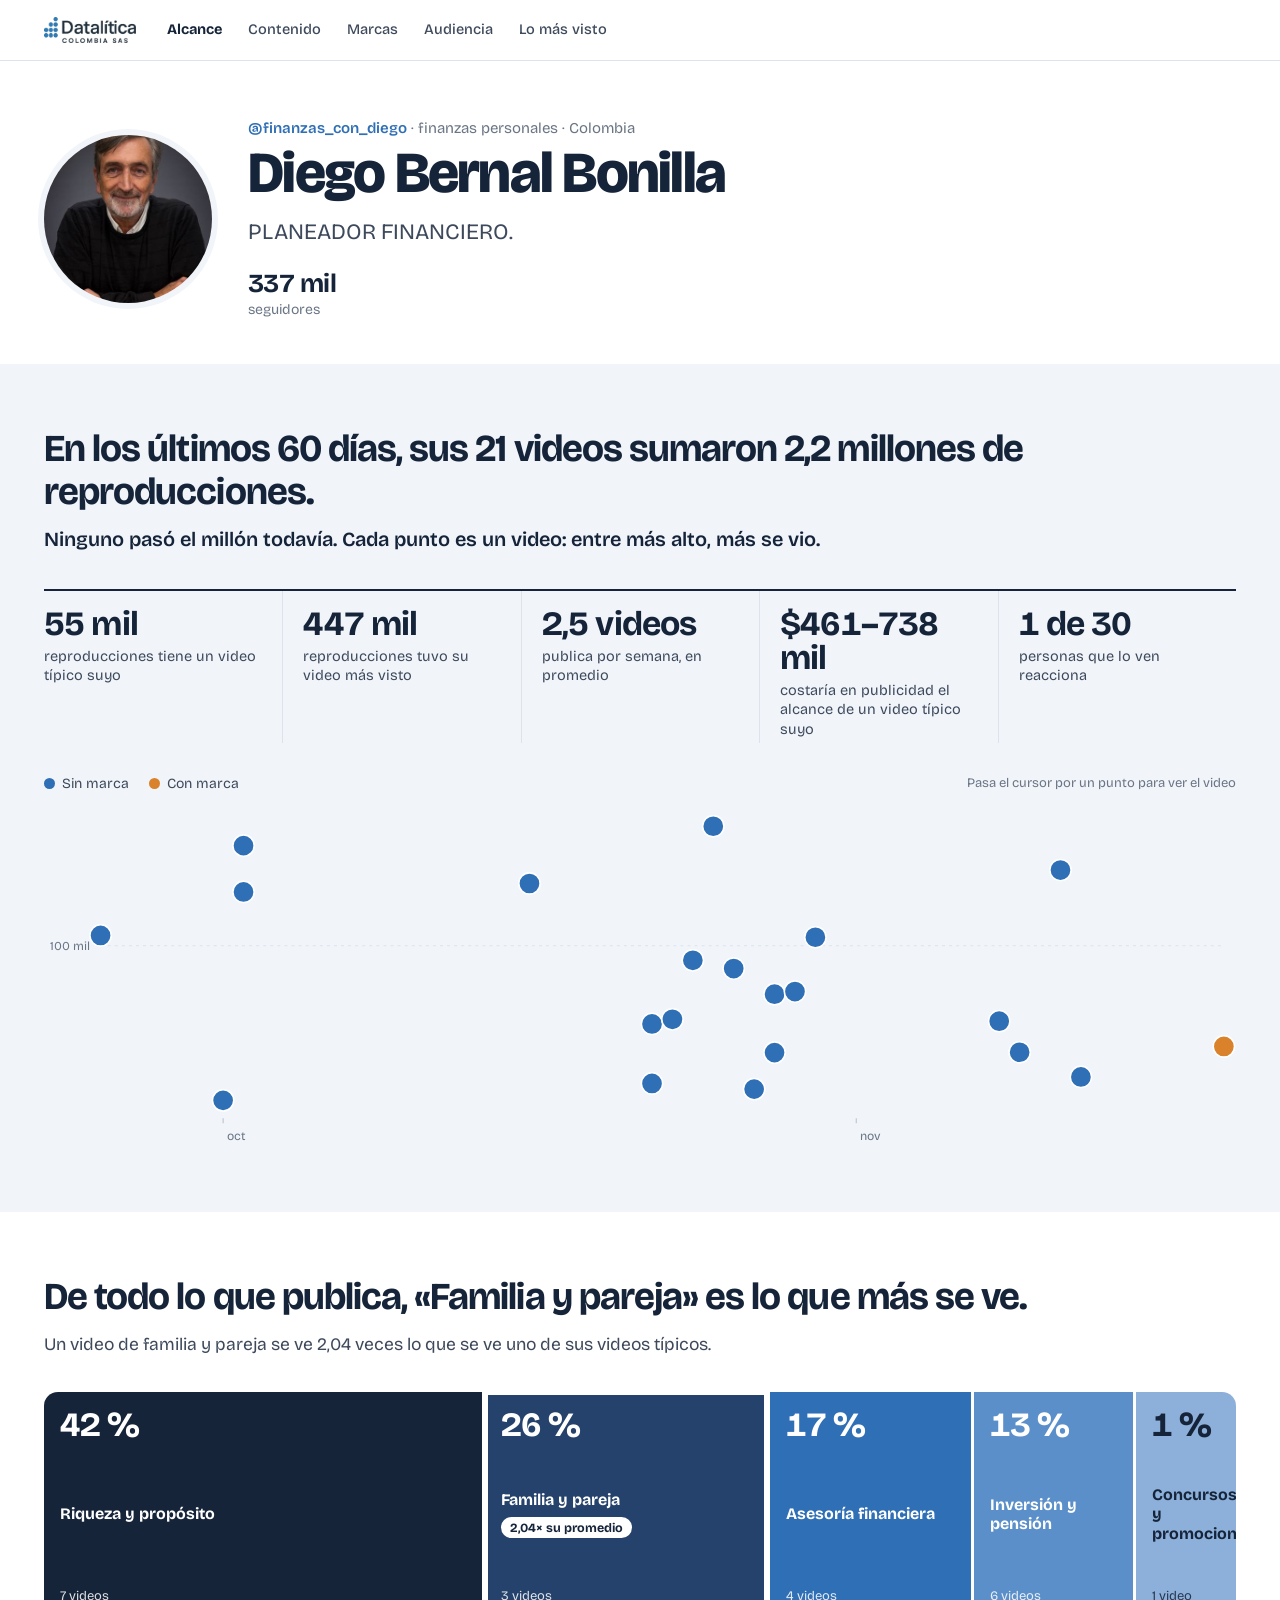
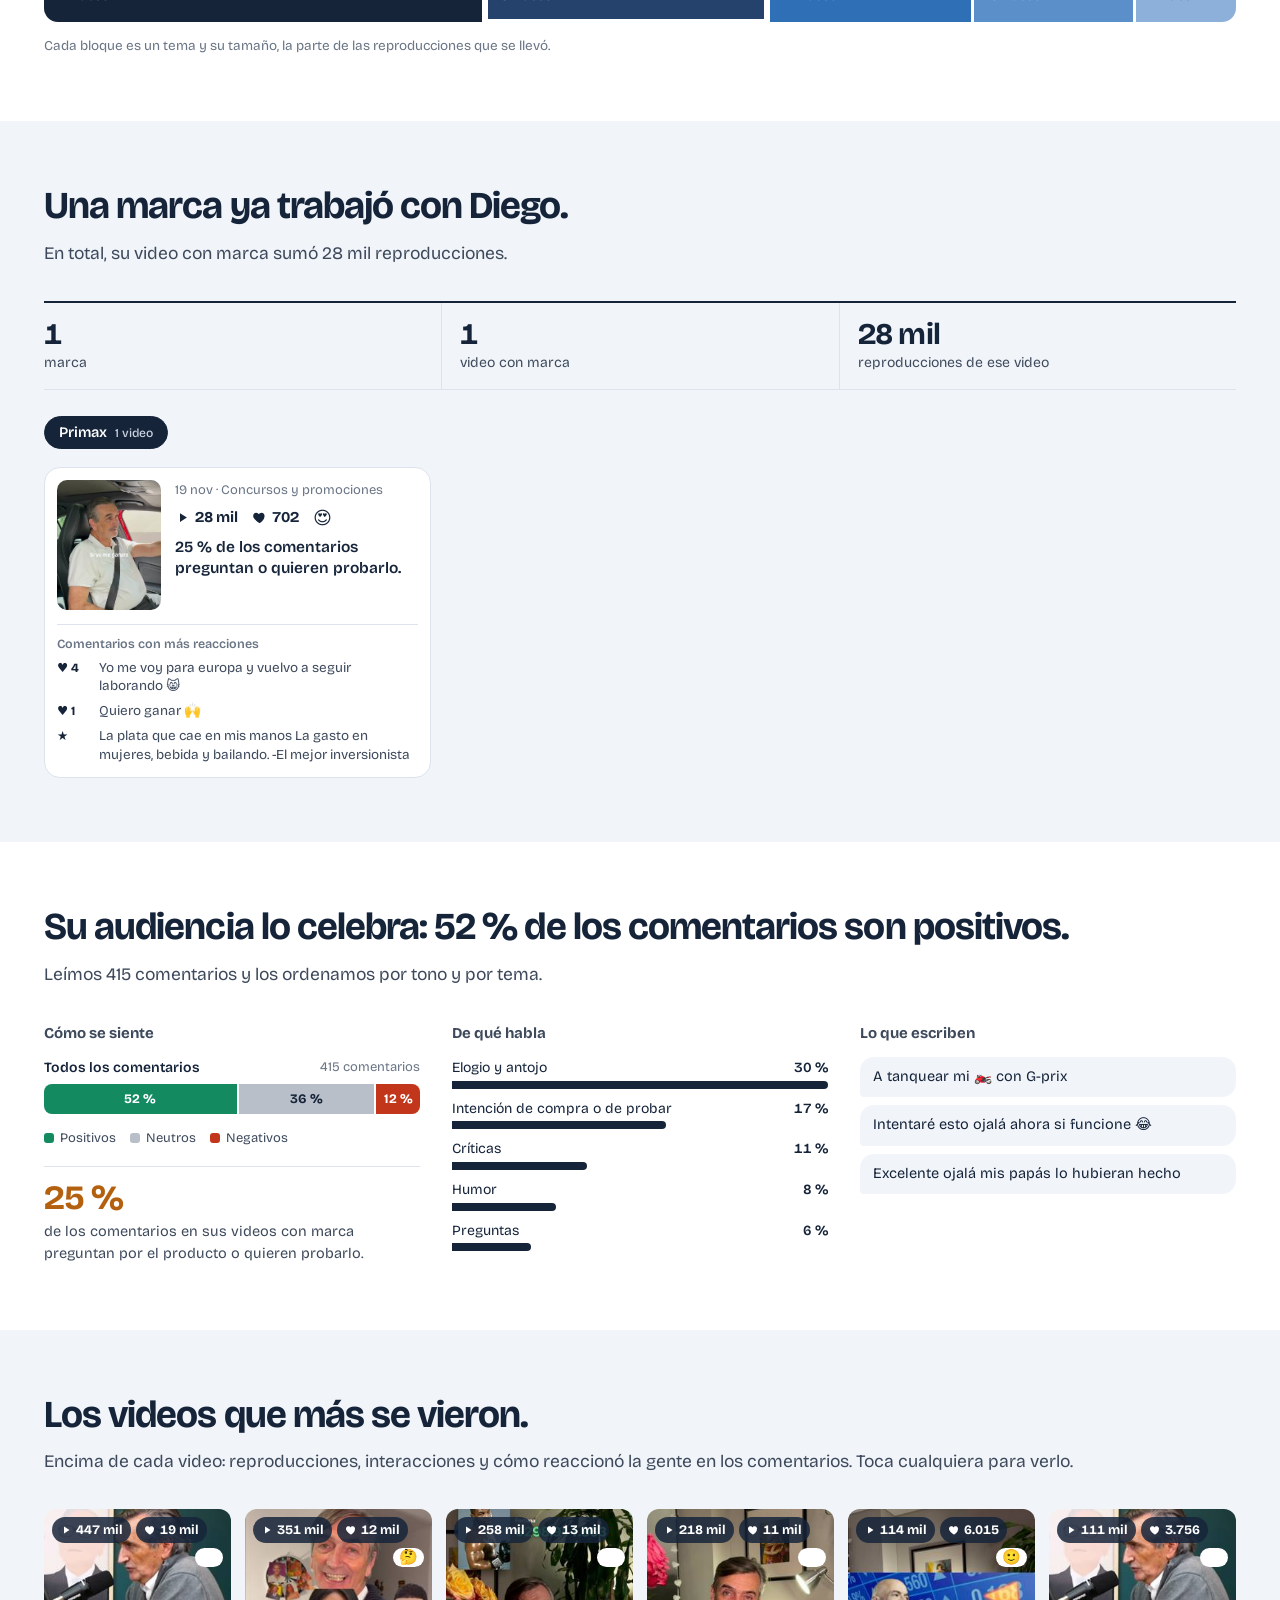
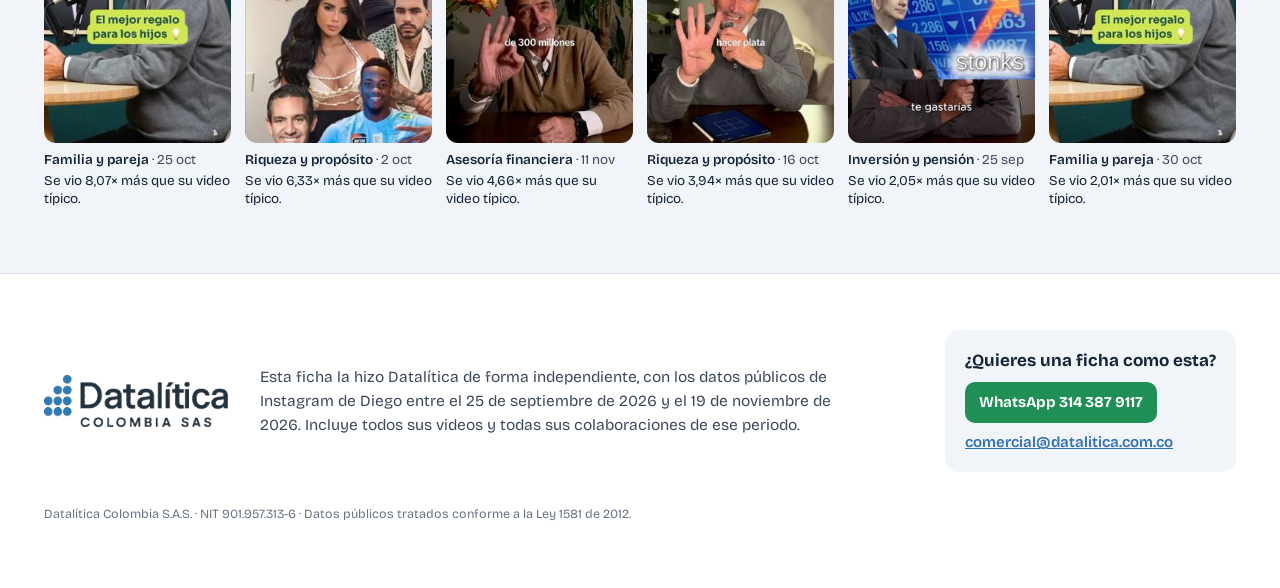
==== @finanzas_con_diego-2026-11-19/index.html @ ef033f11 "Página pública de la ficha de @finanzas_con_diego (2026-11-19)" ====
<!doctype html>
<html lang="es">
<head>
<meta charset="utf-8">
<meta name="viewport" content="width=device-width,initial-scale=1">
<meta name="color-scheme" content="light">
<title>Diego Bernal Bonilla · Ficha de creador · Datalítica</title>
<meta name="robots" content="noindex,nofollow,noarchive">
<meta name="description" content="Ficha de desempeño de @finanzas_con_diego en Instagram: alcance, contenido y audiencia.">
<meta property="og:type" content="website">
<meta property="og:title" content="Diego Bernal Bonilla · Ficha de creador">
<meta property="og:description" content="Alcance, contenido y audiencia de @finanzas_con_diego en Instagram, con datos públicos. Hecha por Datalítica.">
<meta property="og:url" content="https://scorecard.datalitica.com.co/@finanzas_con_diego-2026-11-19/">
<meta name="twitter:card" content="summary">
<meta property="og:image" content="https://scorecard.datalitica.com.co/@finanzas_con_diego-2026-11-19/avatar.jpg">
<link rel="preconnect" href="https://fonts.googleapis.com">
<link rel="preconnect" href="https://fonts.gstatic.com" crossorigin>
<link rel="stylesheet" href="https://fonts.googleapis.com/css2?family=Bricolage+Grotesque:opsz,wght@12..96,400;12..96,500;12..96,600;12..96,700;12..96,800&display=swap">
<style>
:root{
  --papel:#FFFFFF; --banda:#F1F5FA; --tinta:#16243A; --tinta2:#3E4A5C; --tenue:#6A7585; --linea:#DCE3EC;
  --azul:#2F6FB5;   /* sin marca · Datalítica */
  --naranja:#D9822B;/* con marca */
  --pos:#138A60; --neu:#B8BFC9; --neg:#C2361B;
  --f:"Bricolage Grotesque",system-ui,"Segoe UI",sans-serif;
  --ancho:1240px;
}
*{box-sizing:border-box;margin:0;padding:0}
html{scroll-behavior:smooth;scroll-padding-top:76px}
@media (prefers-reduced-motion:reduce){html{scroll-behavior:auto}}
body{background:var(--papel);color:var(--tinta);font:400 16px/1.55 var(--f);font-optical-sizing:auto;-webkit-font-smoothing:antialiased}
.num{font-variant-numeric:tabular-nums}
.ic{display:inline-flex;margin-right:.35em;vertical-align:-.16em}
.ic svg{width:1.08em;height:1.08em}
.wrap{max-width:var(--ancho);margin:0 auto;padding:0 24px}
a{color:inherit}
:focus-visible{outline:3px solid var(--azul);outline-offset:2px;border-radius:4px}

/* ---------- barra fija */
.barra{position:sticky;top:0;z-index:20;background:rgba(255,255,255,.94);backdrop-filter:blur(8px);border-bottom:1px solid var(--linea)}
.barra .wrap{display:flex;align-items:center;gap:20px;height:60px}
.barra .logo{height:26px;flex:none}
.barra nav{display:flex;gap:4px;overflow-x:auto;scrollbar-width:none;flex:1}
.barra nav::-webkit-scrollbar{display:none}
.barra nav a{text-decoration:none;font-size:14.5px;font-weight:500;color:var(--tinta2);padding:7px 11px;border-radius:8px;white-space:nowrap}
.barra nav a:hover{background:var(--banda);color:var(--tinta)}
.barra nav a.on{color:var(--tinta);font-weight:700}
.redes{display:flex;background:var(--banda);border-radius:10px;padding:3px;flex:none}
.redes button{border:0;background:transparent;font:600 13.5px var(--f);color:var(--tinta2);padding:6px 12px;border-radius:8px;cursor:pointer}
.redes button .ic{margin:0;font-size:17px;vertical-align:-.2em}
.redes button[aria-pressed="true"]{background:#fff;color:var(--tinta);box-shadow:0 1px 3px rgba(22,36,58,.12)}

/* ---------- portada */
.portada{padding:56px 0 44px}
.portada .wrap{display:grid;grid-template-columns:168px 1fr;gap:36px;align-items:center}
.foto{width:168px;height:168px;border-radius:50%;object-fit:cover;box-shadow:0 0 0 6px var(--banda)}
.portada .quien{font-size:15px;color:var(--tenue)}
.arroba{color:var(--azul);font-weight:600;text-decoration:none}
.arroba:hover{text-decoration:underline}
.portada h1{font-size:clamp(34px,5.2vw,58px);line-height:1.02;font-weight:800;letter-spacing:-.03em;margin:4px 0 14px;font-variation-settings:"opsz" 96}
.portada .lema{font-size:clamp(18px,2.2vw,22px);line-height:1.4;color:var(--tinta2);max-width:36ch}
.cuentas{display:flex;flex-wrap:wrap;gap:22px;margin-top:22px}
.cuenta{display:flex;flex-direction:column}
.cuenta b{font-size:26px;font-weight:700;letter-spacing:-.02em;line-height:1.1}
.cuenta span{font-size:14px;color:var(--tenue)}
.cuenta.total b{color:var(--azul)}
.cuenta b .ic{font-size:22px;margin-right:.3em;vertical-align:-.1em}

/* ---------- capítulos */
.cap{padding:64px 0}
.cap.banda{background:var(--banda)}
.cap h2{font-size:clamp(26px,3.4vw,38px);line-height:1.12;font-weight:700;letter-spacing:-.025em;font-variation-settings:"opsz" 72}
.cap .bajada{font-size:17.5px;color:var(--tinta2);margin-top:12px}
.ancho h2{max-width:none}
.ancho .bajada{max-width:none;font-size:20px;font-weight:600;color:var(--tinta);margin-top:10px}
.cap .cuerpo{margin-top:34px}
.nota{font-size:13.5px;color:var(--tenue);margin-top:14px;max-width:70ch}

/* formato 1 · cada video es un punto */
.alcance{display:grid;grid-template-columns:1fr 220px;gap:36px;align-items:start}
.cifras{display:grid;gap:22px;border-left:2px solid var(--linea);padding-left:24px}
.cifra b{display:block;font-size:34px;font-weight:700;letter-spacing:-.025em;line-height:1}
.cifra > span{display:block;font-size:14.5px;color:var(--tinta2);margin-top:6px;line-height:1.35}
/* alcance con 1 red (A): cifras en una franja y gráfico a todo el ancho */
.franja-cifras{display:grid;grid-template-columns:repeat(auto-fit,minmax(170px,1fr));border-top:2px solid var(--tinta);margin-bottom:30px}
.franja-cifras .cifra{padding:16px 20px 4px 0}
.franja-cifras .cifra + .cifra{padding-left:20px;border-left:1px solid var(--linea)}
.franja-cifras .cifra > span{max-width:24ch}
.franja-cifras .det{display:block;margin-top:2px}
.franja-cifras.pie{margin:26px 0 0;border-top:1px solid var(--linea)}
/* alcance con varias redes (C): una franja por red */
.carriles-filas{border-top:2px solid var(--tinta)}
.carril{display:grid;grid-template-columns:250px 1fr;gap:24px;align-items:center;border-bottom:1px solid var(--linea);padding:10px 0}
.carril > svg{width:100%;height:auto;display:block;overflow:visible}
.carril-dato{display:grid;grid-template-columns:auto 1fr;gap:2px 12px;align-items:center}
.carril-dato .carril-ico{grid-row:1/3;grid-column:1;align-self:start;width:36px;height:36px;border-radius:10px;display:grid;place-items:center}
.carril-dato b{grid-column:2}
.carril-ico svg{width:20px;height:20px}
.carril-dato b{font-size:24px;font-weight:700;letter-spacing:-.02em;line-height:1.1}
.carril-dato span{font-size:13.5px;color:var(--tinta2);line-height:1.35;grid-column:2}
figure.puntos{position:relative}
figure.puntos > svg{width:100%;height:auto;display:block;overflow:visible}
.ley{display:flex;flex-wrap:wrap;gap:6px 20px;font-size:14px;color:var(--tinta2);margin-bottom:10px}
.ley i{display:inline-block;width:11px;height:11px;border-radius:50%;margin-right:7px;vertical-align:-1px}
.ley .sep{width:1px;background:var(--linea);align-self:stretch}
.ley .ayuda{margin-left:auto;color:var(--tenue);font-size:13px}
.pt{cursor:pointer}
.pt:hover circle:first-child,.pt:focus circle:first-child{stroke:var(--tinta);stroke-width:2.5}
.tip{position:absolute;z-index:5;pointer-events:none;width:300px;display:grid;grid-template-columns:96px 1fr;gap:12px;background:#fff;color:var(--tinta);font-size:13.5px;line-height:1.4;padding:10px;border-radius:14px;box-shadow:0 10px 30px rgba(22,36,58,.22);opacity:0;transform:translate(-50%,calc(-100% - 16px));transition:opacity .12s}
.tip.on{opacity:1}
.tip .tp-img{aspect-ratio:4/5;border-radius:9px;overflow:hidden;background:#24426B;color:#fff;font-size:12px;font-weight:700;display:flex;align-items:center;padding:8px;line-height:1.2}
.tip .tp-img img{width:calc(100% + 16px);height:calc(100% + 16px);margin:-8px;object-fit:cover;display:block}
.tip .tp-meta{font-size:12.5px;color:var(--tenue)}
.tip .tp-st{display:flex;gap:10px;align-items:center;font-weight:700;font-size:14px;margin:4px 0}
.tip .tp-st span{display:inline-flex;align-items:center;gap:4px}
.tip .tp-st svg{width:13px;height:13px}
.tip .tp-h{font-weight:600}
.tip .tp-m{font-size:12.5px;color:#8A4A0E;font-weight:700;margin-top:4px}

/* formato 2 · mosaico de contenido */
.mosaico{display:flex;gap:3px;height:230px;border-radius:14px;overflow:hidden}
.tesela{position:relative;display:flex;flex-direction:column;justify-content:space-between;padding:16px;color:#fff;min-width:0}
.tesela .t{font-size:16px;font-weight:700;line-height:1.2}
.tesela .p{font-size:34px;font-weight:700;letter-spacing:-.03em;line-height:1}
.tesela .d{font-size:13px;opacity:.85}
.tesela.estrella{box-shadow:inset 0 0 0 3px #fff}
.sello-estrella{display:inline-block;margin-top:8px;background:#fff;color:var(--tinta);font-size:12.5px;font-weight:700;padding:3px 9px;border-radius:999px;white-space:nowrap}

/* formato 3 · marcas a todo el ancho */
.franja{display:grid;grid-template-columns:repeat(auto-fit,minmax(150px,1fr));border-top:2px solid var(--tinta);border-bottom:1px solid var(--linea)}
.franja div{padding:16px 18px 16px 0}
.franja div+div{padding-left:18px;border-left:1px solid var(--linea)}
.franja b{display:block;font-size:30px;font-weight:700;letter-spacing:-.025em;line-height:1.05}
.franja span{display:block;font-size:14px;color:var(--tinta2);margin-top:4px;line-height:1.35}
.franja .acento b{color:#B4610F}
.franja b.txt{font-size:21px;line-height:1.15}
.fichas-marca{display:flex;gap:8px;flex-wrap:wrap;margin:26px 0 18px}
.fichas-marca button{display:inline-flex;align-items:center;gap:8px;border:1px solid var(--linea);background:#fff;border-radius:999px;padding:7px 14px;font:600 14.5px var(--f);color:var(--tinta);cursor:pointer}
.fichas-marca button small{font-weight:500;color:var(--tenue)}
.fichas-marca button[aria-pressed="true"]{background:var(--tinta);border-color:var(--tinta);color:#fff}
.fichas-marca button[aria-pressed="true"] small{color:#C9D3E0}
.piezas{display:grid;grid-template-columns:repeat(auto-fill,minmax(380px,1fr));gap:16px}
.pieza{display:grid;grid-template-columns:104px 1fr;gap:12px 14px;align-content:start;background:#fff;border-radius:16px;padding:12px;border:1px solid var(--linea)}
.pieza .portada-p{position:relative;border-radius:10px;overflow:hidden;aspect-ratio:4/5;background:#24426B;align-self:start}
.pieza .portada-p img{width:100%;height:100%;object-fit:cover;display:block}
.pieza .portada-p .sin-img{position:absolute;inset:0;display:flex;align-items:center;padding:10px;color:#fff;font-size:14px;font-weight:700;line-height:1.2}
.red-n{font-weight:700}
.pieza .meta{font-size:13px;color:var(--tenue);display:flex;align-items:center;gap:4px;flex-wrap:wrap}
.pieza .stats{display:flex;gap:14px;margin:6px 0 8px;font-size:15px;font-weight:700;align-items:center;flex-wrap:wrap}
.pieza .stats span{display:inline-flex;align-items:center;gap:5px}
.pieza .hallazgo{font-size:15.5px;font-weight:600;line-height:1.35;color:var(--tinta)}
.pieza ol{grid-column:1/-1;list-style:none;margin-top:2px;display:grid;gap:6px;border-top:1px solid var(--linea);padding-top:10px}
.pieza li{font-size:13.5px;line-height:1.4;color:var(--tinta2);display:grid;grid-template-columns:auto 1fr;gap:8px}
.pieza li .lk{font-weight:700;color:var(--tinta);font-size:12.5px;min-width:34px;white-space:nowrap}
.pieza li.com-t{display:block;font-size:12.5px;color:var(--tenue);font-weight:600}
.emo{font-size:18px;line-height:1;cursor:help}
.st svg{width:15px;height:15px}

/* formato 4 · audiencia en una franja */
.aud{display:grid;gap:32px;align-items:start}
.aud h3{font-size:15px;font-weight:700;margin-bottom:12px;color:var(--tinta2)}
.bal-fila{display:grid;gap:5px;margin-bottom:14px}
.bal-fila .r{font-size:14px;font-weight:600;display:flex;justify-content:space-between;gap:8px}
.bal-fila .r small{font-weight:400;color:var(--tenue);font-size:13px}
.barra100{display:flex;height:30px;gap:2px;border-radius:8px;overflow:hidden}
.barra100 span{display:flex;align-items:center;justify-content:center;font-size:13px;font-weight:700;color:#fff;white-space:nowrap;min-width:0;overflow:hidden}
.barra100 .neu{color:var(--tinta)}
.ley-bal{display:flex;gap:14px;font-size:13px;color:var(--tinta2);flex-wrap:wrap}
.ley-bal i{display:inline-block;width:10px;height:10px;border-radius:3px;margin-right:6px;vertical-align:-1px}
.temas{display:grid;gap:9px}
.tema{display:grid;grid-template-columns:1fr 40px;gap:2px 10px;align-items:center;font-size:14px}
.tema .b{grid-column:1/-1;height:8px;border-radius:0 4px 4px 0;background:var(--tinta)}
.tema .pc{text-align:right;font-weight:600}
.dicen{display:grid;gap:8px}
.globo{background:var(--banda);border-radius:14px 14px 14px 4px;padding:10px 13px;font-size:14.5px;line-height:1.4}
.globo small{display:block;font-size:12px;color:var(--tenue);margin-top:4px}
.dato-marca{margin-top:18px;padding-top:14px;border-top:1px solid var(--linea)}
.dato-marca b{font-size:34px;font-weight:700;color:#B4610F;letter-spacing:-.03em;line-height:1}
.dato-marca p{font-size:14.5px;color:var(--tinta2);margin-top:4px}

/* formato 5 · galería */
.galeria{display:grid;grid-template-columns:repeat(6,1fr);gap:14px}
.video{display:block;text-decoration:none;color:inherit}
.video .img{aspect-ratio:4/5;border-radius:12px;overflow:hidden;background:var(--tinta);position:relative}
.video img{width:100%;height:100%;object-fit:cover;display:block}
.video .sin-img{position:absolute;inset:0;display:flex;align-items:center;padding:60px 14px 14px;color:#fff;font-size:17px;font-weight:700;line-height:1.2;background:#24426B}
.video .sobre{position:absolute;left:8px;right:8px;top:8px;display:flex;flex-wrap:wrap;gap:5px;align-items:center}
.video .sobre span{display:inline-flex;align-items:center;gap:4px;background:rgba(22,36,58,.84);color:#fff;font-weight:700;font-size:13px;padding:3px 8px;border-radius:999px}
.video .sobre .emo{background:#fff;font-size:15px;padding:2px 6px;margin-left:auto}
.video .sobre svg{width:12px;height:12px}
.video .pie{margin-top:8px;font-size:13.5px;color:var(--tinta2);line-height:1.35}
.video .pie b{color:var(--tinta);font-weight:600}
.video .pie em{display:block;font-style:normal;color:var(--tinta);margin-top:3px}
.video:hover .img{box-shadow:0 0 0 3px var(--azul)}

/* firma */
.firma{padding:56px 0 64px;border-top:1px solid var(--linea)}
.firma .wrap{display:grid;grid-template-columns:auto 1fr auto;gap:32px;align-items:center}
.firma img{height:52px}
.firma .firma-t{font-size:15.5px;color:var(--tinta2);max-width:58ch}
.contacto{display:grid;gap:8px;justify-items:start;padding:18px 20px;border-radius:14px;background:var(--banda)}
.contacto .ct-t{font-size:17px;font-weight:700;color:var(--tinta)}
.ct-wa{background:#1F8F55;color:#fff;text-decoration:none;font-weight:700;font-size:15px;padding:9px 14px;border-radius:10px}
.ct-wa:hover{background:#17724A}
.ct-mail{color:var(--azul);font-weight:600;font-size:15px}
.firma .legal{grid-column:1/-1;font-size:12.5px;color:var(--tenue)}
.pdf{background:var(--tinta);color:#fff;border:0;border-radius:10px;padding:12px 18px;font:600 15px var(--f);cursor:pointer;white-space:nowrap}
.pdf:hover{background:var(--azul)}

/* ---------- móvil */
@media screen and (max-width:1100px){.galeria{grid-template-columns:repeat(3,1fr)}.aud{grid-template-columns:1fr 1fr!important}}
@media screen and (max-width:820px){
  .barra .wrap{height:auto;flex-wrap:wrap;gap:8px 12px;padding:10px 16px}
  .barra nav{order:3;flex-basis:100%}
  .barra .redes{margin-left:auto}
  .wrap{padding:0 16px}
  .portada .wrap{grid-template-columns:1fr;gap:20px}
  .foto{width:112px;height:112px}
  .alcance{grid-template-columns:1fr;gap:30px}
  .franja-cifras{grid-template-columns:1fr 1fr}
  .franja-cifras .cifra{padding:14px 12px 4px 0}
  .franja-cifras .cifra + .cifra{padding-left:0;border-left:0}
  .franja-cifras .cifra:nth-child(even){padding-left:14px;border-left:1px solid var(--linea)}
  .franja-cifras .cifra b{font-size:28px}
  .carril{grid-template-columns:1fr;gap:6px;padding:14px 0}
  .aud{grid-template-columns:1fr!important;gap:30px}
  .piezas{grid-template-columns:1fr}
  .pieza{grid-template-columns:96px 1fr;gap:12px}
  .galeria{grid-template-columns:1fr 1fr}
  .franja div+div{padding-left:12px}
  .cifras{grid-template-columns:1fr 1fr;border-left:0;padding-left:0;border-top:2px solid var(--linea);padding-top:20px}
  .mosaico{flex-direction:column;height:auto}
  .tesela{flex-direction:row;align-items:center;gap:12px;padding:12px 14px;flex:none!important;min-height:56px}
  .tesela .p{font-size:22px;order:-1;min-width:58px}
  .tesela .d{margin-left:auto;text-align:right}
  .sello-estrella{position:static}
  .bal-fila{grid-template-columns:1fr}
  .ley-bal{margin-left:0}
  .galeria{grid-template-columns:1fr 1fr;gap:12px}
  .firma .wrap{grid-template-columns:1fr}
  .cap{padding:48px 0}
}
@page{size:1280px 1810px;margin:0}
@media print{
  .barra{position:static}.barra nav,.redes,.pdf,.ley .ayuda,.tip,.fichas-marca,.contacto{display:none!important}
  .cap{padding:32px 0}
  figure.puntos,.mosaico,.franja{break-inside:avoid}
  .piezas,.galeria{display:block}
  .pieza{break-inside:avoid;margin-bottom:14px}
  .galeria .video{display:inline-block;width:15.4%;margin:0 1% 12px 0;vertical-align:top;break-inside:avoid}
  .cap h2{break-after:avoid}
  body{-webkit-print-color-adjust:exact;print-color-adjust:exact}
}
</style>
</head>
<body>
<div id="app"></div>
<script>
const D = {"handle": "finanzas_con_diego", "nombre": "Diego Bernal Bonilla", "nicho": "finanzas personales", "pais": "Colombia", "avatar": "https://scontent-fra3-2.cdninstagram.com/v/t51.82787-19/607409387_18337942132239845_4520935767857696596_n.jpg?_nc_cat=105&_nc_map=urlgen_bucketless&ig_cache_key=GOtUNCTlLbTeQiZBAFQPhL8gl70_bmNDAQAB0j-ccb7-5&ccb=7-5&_nc_sid=669407&efg=eyJ2ZW5jb2RlX3RhZyI6InByb2ZpbGVfcGljLnd3dy4xMDI0LkMzIn0%3D&_nc_ohc=Y1ED_PhYb5IQ7kNvwEj-2AW&_nc_oc=AdqH4SyACC30B7GFaHi-60U7LV7cSOB4HnjQn977_NlZO0LCqzneZmPrxJ_4a44d2XRMx_D035a4ppCiW4k3gyyV&_nc_zt=24&_nc_ht=scontent-fra3-2.cdninstagram.com&_nc_gid=t-Kkm_-RMTRYJTkRjGmUrA&_nc_ss=70580&_nc_ct=RQosPBUCFQIAAAA&oh=00_AQT8h437P33OvWO6vFLnvgd0ew5zbPiuDzDEZh72z3DxqQ&oe=6B058263", "ventana": {"desde": "2026-09-25", "hasta": "2026-11-19", "dias": 60}, "redes_orden": ["instagram"], "redes": {"instagram": {"red": "instagram", "nombre_red": "Instagram", "perfil": {"nombre": "Diego Bernal Bonilla", "seguidores": 336690, "verificado": true, "bio": "PLANEADOR FINANCIERO.                         \nTe enseño a manejar tus FINANZAS, PENSIÓN, INVERSIONES.\nNO TENGO TELEGRAM \nNUNCA TE VOY A PEDIR DINERO", "avatar": "https://scontent-fra3-2.cdninstagram.com/v/t51.82787-19/607409387_18337942132239845_4520935767857696596_n.jpg?_nc_cat=105&_nc_map=urlgen_bucketless&ig_cache_key=GOtUNCTlLbTeQiZBAFQPhL8gl70_bmNDAQAB0j-ccb7-5&ccb=7-5&_nc_sid=669407&efg=eyJ2ZW5jb2RlX3RhZyI6InByb2ZpbGVfcGljLnd3dy4xMDI0LkMzIn0%3D&_nc_ohc=Y1ED_PhYb5IQ7kNvwEj-2AW&_nc_oc=AdqH4SyACC30B7GFaHi-60U7LV7cSOB4HnjQn977_NlZO0LCqzneZmPrxJ_4a44d2XRMx_D035a4ppCiW4k3gyyV&_nc_zt=24&_nc_ht=scontent-fra3-2.cdninstagram.com&_nc_gid=t-Kkm_-RMTRYJTkRjGmUrA&_nc_ss=70580&_nc_ct=RQosPBUCFQIAAAA&oh=00_AQT8h437P33OvWO6vFLnvgd0ew5zbPiuDzDEZh72z3DxqQ&oe=6B058263", "url": "https://www.instagram.com/finanzas_con_diego/"}, "parcial": false, "nota": null, "fecha_captura": "2026-11-19", "totales": {"publicaciones": 21, "reproducciones": 2230883, "interacciones": 85443, "mediana_reproducciones": 54518, "mediana_interacciones": 1661, "mediana_tasa": 0.0329, "con_interacciones": 21}, "organico": {"publicaciones": 20, "reproducciones": 2202569, "interacciones": 84741, "mediana_reproducciones": 55420.0, "mediana_interacciones": 1803.0, "mediana_tasa": 0.033299999999999996, "con_interacciones": 20}, "marcas_resumen": {"publicaciones": 1, "reproducciones": 28314, "interacciones": 702, "mediana_reproducciones": 28314, "mediana_interacciones": null, "mediana_tasa": null, "con_interacciones": 1}, "indices": {"reproducciones": 0.51, "tasa": null}, "categorias": [{"publicaciones": 7, "reproducciones": 939657, "interacciones": 31768, "mediana_reproducciones": 83362, "mediana_interacciones": 3230, "mediana_tasa": 0.023, "con_interacciones": 7, "nombre": "Riqueza y propósito", "descripcion": "Para qué sirve el dinero: la diferencia entre ser rico y estar rico, por qué no conviene querer hacerse rico rápido y cómo manejar la plata según las metas de vida.", "pct_reproducciones": 42.1, "indice_reproducciones": 1.53, "con_marca": 0, "conversacion": {"total": 133, "temas": [{"tema": "elogio", "nombre": "Elogio y antojo", "n": 39, "pct": 29.3}, {"tema": "otro", "nombre": "Emojis y otros", "n": 32, "pct": 24.1}, {"tema": "pregunta", "nombre": "Preguntas", "n": 19, "pct": 14.3}, {"tema": "critica", "nombre": "Críticas", "n": 18, "pct": 13.5}, {"tema": "humor", "nombre": "Humor", "n": 16, "pct": 12.0}, {"tema": "experiencia", "nombre": "Experiencia propia", "n": 7, "pct": 5.3}, {"tema": "autenticidad", "nombre": "Dudan de que sea genuino", "n": 1, "pct": 0.8}, {"tema": "intencion", "nombre": "Intención de compra o de probar", "n": 1, "pct": 0.8}], "tono": {"positivo": 44.4, "neutro": 36.8, "negativo": 18.8}, "hacia_marca": {"n": 0, "positivo": 0.0, "neutro": 0.0, "negativo": 0.0}, "ejemplos": [{"tema": "Intención de compra o de probar", "texto": "Intentaré esto ojalá ahora si funcione 😂"}, {"tema": "Preguntas", "texto": "Y cómo se debe hacer?"}, {"tema": "Experiencia propia", "texto": "Excelente ojalá mis  papás lo hubieran hecho"}, {"tema": "Elogio y antojo", "texto": "Me ha volado la cabeza 🤯🤯🤯"}]}}, {"publicaciones": 6, "reproducciones": 295696, "interacciones": 10689, "mediana_reproducciones": 33056.0, "mediana_interacciones": 1103.5, "mediana_tasa": 0.0294, "con_interacciones": 6, "nombre": "Inversión y pensión", "descripcion": "Ahorro e inversión a largo plazo: constancia al comprar acciones, sesgos de quien invierte, diferencias entre hombres y mujeres, y la brecha pensional.", "pct_reproducciones": 13.3, "indice_reproducciones": 0.61, "con_marca": 0, "conversacion": {"total": 111, "temas": [{"tema": "intencion", "nombre": "Intención de compra o de probar", "n": 46, "pct": 41.4}, {"tema": "elogio", "nombre": "Elogio y antojo", "n": 23, "pct": 20.7}, {"tema": "critica", "nombre": "Críticas", "n": 13, "pct": 11.7}, {"tema": "otro", "nombre": "Emojis y otros", "n": 12, "pct": 10.8}, {"tema": "humor", "nombre": "Humor", "n": 8, "pct": 7.2}, {"tema": "experiencia", "nombre": "Experiencia propia", "n": 3, "pct": 2.7}, {"tema": "pregunta", "nombre": "Preguntas", "n": 2, "pct": 1.8}, {"tema": "etiqueta", "nombre": "Etiquetan a alguien", "n": 2, "pct": 1.8}, {"tema": "autenticidad", "nombre": "Dudan de que sea genuino", "n": 2, "pct": 1.8}], "tono": {"positivo": 29.7, "neutro": 58.6, "negativo": 11.7}, "hacia_marca": {"n": 0, "positivo": 0.0, "neutro": 0.0, "negativo": 0.0}, "ejemplos": [{"tema": "Preguntas", "texto": "Una pregunta! Invertiriria en finca raíz en Colombia, Panamá, Brasil?"}, {"tema": "Experiencia propia", "texto": "Siento que somos más conservadoras con el portafolio"}, {"tema": "Elogio y antojo", "texto": "🫠🙃 me estresó su vídeo, señor. Pero gracias"}]}}, {"publicaciones": 4, "reproducciones": 389191, "interacciones": 19153, "mediana_reproducciones": 46679.0, "mediana_interacciones": 2280.5, "mediana_tasa": 0.0468, "con_interacciones": 4, "nombre": "Asesoría financiera", "descripcion": "Invitaciones a recibir la asesoría de Diego para armar un sistema y ser un adulto responsable con sus finanzas.", "pct_reproducciones": 17.4, "indice_reproducciones": 0.86, "con_marca": 0, "conversacion": {"total": 77, "temas": [{"tema": "elogio", "nombre": "Elogio y antojo", "n": 22, "pct": 28.6}, {"tema": "intencion", "nombre": "Intención de compra o de probar", "n": 21, "pct": 27.3}, {"tema": "otro", "nombre": "Emojis y otros", "n": 16, "pct": 20.8}, {"tema": "humor", "nombre": "Humor", "n": 5, "pct": 6.5}, {"tema": "experiencia", "nombre": "Experiencia propia", "n": 5, "pct": 6.5}, {"tema": "critica", "nombre": "Críticas", "n": 3, "pct": 3.9}, {"tema": "etiqueta", "nombre": "Etiquetan a alguien", "n": 3, "pct": 3.9}, {"tema": "pregunta", "nombre": "Preguntas", "n": 2, "pct": 2.6}], "tono": {"positivo": 74.0, "neutro": 23.4, "negativo": 2.6}, "hacia_marca": {"n": 0, "positivo": 0.0, "neutro": 0.0, "negativo": 0.0}, "ejemplos": [{"tema": "Intención de compra o de probar", "texto": "Plastilina por favor"}, {"tema": "Preguntas", "texto": "Pero!! Fueron \" 300m en 1989. ¿700m de hoy?"}, {"tema": "Experiencia propia", "texto": "Yo amé mi primer iPad ajajaja"}, {"tema": "Elogio y antojo", "texto": "Me encanta este señor !! 👏"}]}}, {"publicaciones": 3, "reproducciones": 578025, "interacciones": 23131, "mediana_reproducciones": 111272, "mediana_interacciones": 3756, "mediana_tasa": 0.0338, "con_interacciones": 3, "nombre": "Familia y pareja", "descripcion": "El dinero en el hogar: violencia económica en la pareja, cómo educar a los hijos para que sean autosuficientes y cómo se sostiene la familia.", "pct_reproducciones": 25.9, "indice_reproducciones": 2.04, "con_marca": 0, "conversacion": {"total": 86, "temas": [{"tema": "elogio", "nombre": "Elogio y antojo", "n": 39, "pct": 45.3}, {"tema": "otro", "nombre": "Emojis y otros", "n": 25, "pct": 29.1}, {"tema": "critica", "nombre": "Críticas", "n": 10, "pct": 11.6}, {"tema": "experiencia", "nombre": "Experiencia propia", "n": 7, "pct": 8.1}, {"tema": "pregunta", "nombre": "Preguntas", "n": 3, "pct": 3.5}, {"tema": "humor", "nombre": "Humor", "n": 2, "pct": 2.3}], "tono": {"positivo": 68.6, "neutro": 20.9, "negativo": 10.5}, "hacia_marca": {"n": 0, "positivo": 0.0, "neutro": 0.0, "negativo": 0.0}, "ejemplos": [{"tema": "Preguntas", "texto": "¿Cómo se puede ser autosuficiente?"}, {"tema": "Experiencia propia", "texto": "Estoy recibiendo ese regalo… y soy consciente de que es una gran fortuna y me siento agradecida por ello. 🙏🏾🫶🏾"}, {"tema": "Elogio y antojo", "texto": "Completamente de acuerdo."}]}}, {"publicaciones": 1, "reproducciones": 28314, "interacciones": 702, "mediana_reproducciones": 28314, "mediana_interacciones": null, "mediana_tasa": null, "con_interacciones": 1, "nombre": "Concursos y promociones", "descripcion": "Dinámicas de premios y concursos de terceros que se promocionan en la cuenta.", "pct_reproducciones": 1.3, "indice_reproducciones": 0.52, "con_marca": 1, "conversacion": {"total": 8, "temas": [{"tema": "humor", "nombre": "Humor", "n": 3, "pct": 37.5}, {"tema": "otro", "nombre": "Emojis y otros", "n": 3, "pct": 37.5}, {"tema": "intencion", "nombre": "Intención de compra o de probar", "n": 2, "pct": 25.0}], "tono": {"positivo": 87.5, "neutro": 12.5, "negativo": 0.0}, "hacia_marca": {"n": 2, "positivo": 100.0, "neutro": 0.0, "negativo": 0.0}, "ejemplos": [{"tema": "Intención de compra o de probar", "texto": "A tanquear mi 🏍️ con G-prix"}]}}], "marcas": [{"publicaciones": 1, "reproducciones": 28314, "interacciones": 702, "mediana_reproducciones": 28314, "mediana_interacciones": null, "mediana_tasa": null, "con_interacciones": 1, "marca": "Primax", "categorias": ["Concursos y promociones"], "indice_reproducciones": 0.51, "indice_tasa": null, "conversacion": {"total": 8, "temas": [{"tema": "humor", "nombre": "Humor", "n": 3, "pct": 37.5}, {"tema": "otro", "nombre": "Emojis y otros", "n": 3, "pct": 37.5}, {"tema": "intencion", "nombre": "Intención de compra o de probar", "n": 2, "pct": 25.0}], "tono": {"positivo": 87.5, "neutro": 12.5, "negativo": 0.0}, "hacia_marca": {"n": 2, "positivo": 100.0, "neutro": 0.0, "negativo": 0.0}, "ejemplos": [{"tema": "Intención de compra o de probar", "texto": "A tanquear mi 🏍️ con G-prix"}]}, "piezas": [{"red": "instagram", "codigo": "Df8RBpRA3td", "url": "https://www.instagram.com/p/Df8RBpRA3td/", "fecha": "2026-11-19", "tipo": "Video", "categoria": "Concursos y promociones", "marca": "Primax", "origen_clasificacion": "propia", "reproducciones": 28314, "me_gusta": 693, "comentarios": 9, "guardados": null, "interacciones": 702, "tasa": 0.0248, "aproximado": false, "texto": "Recuerda que para participar cada vez que tanquees en tu estación @primaxcolombia favorita", "miniatura": "https://scontent-icn2-1.cdninstagram.com/v/t51.82787-15/916585029_18387180994239845_9005976352790093616_n.jpg?stp=dst-jpg_e15_tt6&_nc_cat=100&_nc_map=urlgen_bucketless&ig_cache_key=NDAzNDE3NDI0NjAzNjE0Mjk0MTE4Mzg3MTgwOTkxMjM5ODQ1.3-ccb7-5&ccb=7-5&_nc_sid=58cdad&efg=eyJ2ZW5jb2RlX3RhZyI6IkNMSVBTLnhwaWRzLjEyOTAuc2RyLnZpZGVvX3VzZXJfc2VsZWN0ZWRfdGh1bWJuYWlsLkMzIn0%3D&_nc_ohc=nenh-3GTY4EQ7kNvwEpnLKU&_nc_oc=Adou1cErbUkuUj0RT0uVWN3XGkOZ15nooHMhi-tQ2t6UCyg_JKy39YdpO-FZAAk0gxg&_nc_zt=23&_nc_ht=scontent-icn2-1.cdninstagram.com&_nc_gid=pjTHqC-40dCThY0dkKXSLA&_nc_ss=70689&_nc_ct=RQosPBUIFQ4lBAAAAA&oh=00_AQSor41uc-Jm7f5W_s0ltB55zJoVgPd-CYtiaZkjMqMTnw&oe=6B057E64", "miniatura_archivo": null, "opinion": {"n": 8, "positivo": 88, "neutro": 12, "negativo": 0, "emoji": "😍", "texto": "Le encantó a la gente"}, "top_comentarios": [{"texto": "Yo me voy para europa y vuelvo a seguir laborando 😸", "reacciones": 4, "tono": "positivo"}, {"texto": "Quiero ganar 🙌", "reacciones": 1, "tono": "positivo"}, {"texto": "La plata que cae en mis manos\nLa gasto en mujeres, bebida y bailando. -El mejor inversionista", "reacciones": 0, "tono": "neutro"}], "hallazgo": "25 % de los comentarios preguntan o quieren probarlo."}]}], "conversacion": {"organico": {"total": 407, "temas": [{"tema": "elogio", "nombre": "Elogio y antojo", "n": 123, "pct": 30.2}, {"tema": "otro", "nombre": "Emojis y otros", "n": 85, "pct": 20.9}, {"tema": "intencion", "nombre": "Intención de compra o de probar", "n": 68, "pct": 16.7}, {"tema": "critica", "nombre": "Críticas", "n": 44, "pct": 10.8}, {"tema": "humor", "nombre": "Humor", "n": 31, "pct": 7.6}, {"tema": "pregunta", "nombre": "Preguntas", "n": 26, "pct": 6.4}, {"tema": "experiencia", "nombre": "Experiencia propia", "n": 22, "pct": 5.4}, {"tema": "etiqueta", "nombre": "Etiquetan a alguien", "n": 5, "pct": 1.2}, {"tema": "autenticidad", "nombre": "Dudan de que sea genuino", "n": 3, "pct": 0.7}], "tono": {"positivo": 51.1, "neutro": 36.9, "negativo": 12.0}, "hacia_marca": {"n": 0, "positivo": 0.0, "neutro": 0.0, "negativo": 0.0}, "ejemplos": [{"tema": "Intención de compra o de probar", "texto": "Intentaré esto ojalá ahora si funcione 😂"}, {"tema": "Preguntas", "texto": "Una pregunta! Invertiriria en finca raíz en Colombia, Panamá, Brasil?"}, {"tema": "Experiencia propia", "texto": "Excelente ojalá mis  papás lo hubieran hecho"}, {"tema": "Elogio y antojo", "texto": "🫠🙃 me estresó su vídeo, señor. Pero gracias"}]}, "marcas": {"total": 8, "temas": [{"tema": "humor", "nombre": "Humor", "n": 3, "pct": 37.5}, {"tema": "otro", "nombre": "Emojis y otros", "n": 3, "pct": 37.5}, {"tema": "intencion", "nombre": "Intención de compra o de probar", "n": 2, "pct": 25.0}], "tono": {"positivo": 87.5, "neutro": 12.5, "negativo": 0.0}, "hacia_marca": {"n": 2, "positivo": 100.0, "neutro": 0.0, "negativo": 0.0}, "ejemplos": [{"tema": "Intención de compra o de probar", "texto": "A tanquear mi 🏍️ con G-prix"}]}, "total": 415, "comentarios_publicos": 2931}, "publicaciones": [{"red": "instagram", "codigo": "DdualrTB4hT", "url": "https://www.instagram.com/p/DdualrTB4hT/", "fecha": "2026-09-25", "tipo": "Video", "categoria": "Inversión y pensión", "marca": null, "origen_clasificacion": "propia", "reproducciones": 113835, "me_gusta": 5956, "comentarios": 59, "guardados": null, "interacciones": 6015, "tasa": 0.0528, "aproximado": false, "texto": "@wealthchannels lo más duro del sistema", "miniatura": "https://scontent-waw2-2.cdninstagram.com/v/t51.82787-15/825324711_18378018076239845_4012800568063666131_n.jpg?stp=dst-jpg_e15_tt6&_nc_cat=111&_nc_map=urlgen_bucketless&ig_cache_key=Mzk5NDI0Njg1Nzg0NDI5NTc2MzE4Mzc4MDE4MDcwMjM5ODQ1.3-ccb7-5&ccb=7-5&_nc_sid=58cdad&efg=eyJ2ZW5jb2RlX3RhZyI6IkNMSVBTLnhwaWRzLjcyMC5zZHIudmlkZW9fdXNlcl9zZWxlY3RlZF90aHVtYm5haWwuQzMifQ%3D%3D&_nc_ohc=pkMJ82fiL1UQ7kNvwHc9hgE&_nc_oc=AdrmvsDffa8ZSrTy2RbB55avJB_wfhZhUEGlMetv5m_NQOuZw_49bazxQQ2rmVDXr0WeOfF_xwXJgHTP-tedXBty&_nc_zt=23&_nc_ht=scontent-waw2-2.cdninstagram.com&_nc_gid=cigdqdeQbRlraYaZY0DPAA&_nc_ss=70580&_nc_ct=RQosPBUIFQ4lBAAAAA&oh=00_AQToiHHhvLQV_Crhrm3P00QgyagNlRNNvED_J4CQWNrfrg&oe=6B0588CA", "miniatura_archivo": null, "opinion": {"n": 28, "positivo": 46, "neutro": 36, "negativo": 18, "emoji": "🙂", "texto": "Opinión positiva"}, "top_comentarios": [{"texto": "Ese es un análisis de finanzas individuales pero no tiene un sentido social. La producción de valor es social, es ridículo ese tipo de gastos si se parte de que hay una distribució", "reacciones": 26, "tono": "negativo"}, {"texto": "Soy tan irresponsable con el dinero, que compro el tiburón y una ballenita … para que no se vea solito", "reacciones": 25, "tono": "positivo"}, {"texto": "No le hagan caso a este man, si pueden viajar, viajen!!! La alegría, de conocer el mundo no tiene precio. No todo es número. Cómo dijo un amigo, nada les va a quitar lo viajado, ex", "reacciones": 1, "tono": "negativo"}], "hallazgo": "Se vio 2,05× más que su video típico."}, {"red": "instagram", "codigo": "Dd96aB2CI7R", "url": "https://www.instagram.com/p/Dd96aB2CI7R/", "fecha": "2026-10-01", "tipo": "Video", "categoria": "Inversión y pensión", "marca": null, "origen_clasificacion": "propia", "reproducciones": 14405, "me_gusta": 174, "comentarios": 1, "guardados": null, "interacciones": 175, "tasa": 0.0121, "aproximado": false, "texto": "El Profe nos cuenta que son los 4 pilares de la reforma pensional.", "miniatura": "https://scontent-cdg4-2.cdninstagram.com/v/t51.82787-15/833275079_18022184528872106_5129614851897369058_n.jpg?stp=dst-jpg_e15_tt6&_nc_cat=104&_nc_map=urlgen_bucketless&ig_cache_key=Mzk5ODYwODkxOTU1OTE3OTk4NTE4MDIyMTg0NTI1ODcyMTA2.3-ccb7-5&ccb=7-5&_nc_sid=58cdad&efg=eyJ2ZW5jb2RlX3RhZyI6IkNMSVBTLnhwaWRzLjExNzkuc2RyLnZpZGVvX3VzZXJfc2VsZWN0ZWRfdGh1bWJuYWlsLkMzIn0%3D&_nc_ohc=SQYcSBNufCoQ7kNvwH7ehCI&_nc_oc=Adrz6DjX4UQjb4G2mfX7nfCsZEquyhLfD8Ns9o-6GUoKkQXt90V3ZNWyJ4ZVpgQRmqvmCWnAJMdAWF0Ht9_1M4nK&_nc_zt=23&_nc_ht=scontent-cdg4-2.cdninstagram.com&_nc_gid=Zp3qILD7G5mVdAJJQC1jvg&_nc_ss=70689&_nc_ct=RQosPBUIFQ4lBAAAAA&oh=00_AQQQa5Y1L2KfeKzV53dsUsqfiB4j22M-yQtePkWxfjGnpQ&oe=6B059E76", "miniatura_archivo": null, "opinion": null, "top_comentarios": [{"texto": "Buenas puedes hacer un video de como poder hacer un ahorro aparté o extra para la pensión aparté de la cotización mensual normal que uno realiza Gracias", "reacciones": 1, "tono": "neutro"}], "hallazgo": "Llegó a 14 mil reproducciones."}, {"red": "instagram", "codigo": "DeAIM9-MTas", "url": "https://www.instagram.com/p/DeAIM9-MTas/", "fecha": "2026-10-02", "tipo": "Video", "categoria": "Riqueza y propósito", "marca": null, "origen_clasificacion": "propia", "reproducciones": 196377, "me_gusta": 4442, "comentarios": 65, "guardados": null, "interacciones": 4507, "tasa": 0.023, "aproximado": false, "texto": "Ojo👁️ ", "miniatura": "https://instagram.faqa1-1.fna.fbcdn.net/v/t51.82787-15/833779850_18379107550239845_6376287674765817258_n.jpg?stp=dst-jpg_e15_tt6&_nc_cat=105&_nc_map=urlgen_bucketless&ig_cache_key=Mzk5OTIzMjU0NDY1MjQ3NDAyODE4Mzc5MTA3NTQ0MjM5ODQ1.3-ccb7-5&ccb=7-5&_nc_sid=58cdad&efg=eyJ2ZW5jb2RlX3RhZyI6IkNMSVBTLnhwaWRzLjEyOTAuc2RyLnZpZGVvX3VzZXJfc2VsZWN0ZWRfdGh1bWJuYWlsLkMzIn0%3D&_nc_ohc=N3wXcRuEuO0Q7kNvwEa-C1g&_nc_oc=AdoYZ65q8YjvqTdeKb9eP5iKS5iAK5K64pmpHujAuqzTyrt6z3hQjN_SKCLBhEr8Ie4&_nc_zt=23&_nc_ht=instagram.faqa1-1.fna&_nc_gid=SBU3FjJqiCHruwipR8J6jQ&_nc_ss=70689&_nc_ct=RQosPBUIFQ4lBAAAAA&oh=00_AQQsVVhoUTlNmwuECVUKxAWfkNouyfFlRTw6MsNfJQ1jKA&oe=6B05AFF5", "miniatura_archivo": null, "opinion": {"n": 28, "positivo": 39, "neutro": 32, "negativo": 29, "emoji": "🙂", "texto": "Opinión positiva"}, "top_comentarios": [{"texto": "Enseñar a David Velez, vaya, vaya, jejejjeje", "reacciones": 38, "tono": "neutro"}, {"texto": "No entiendo la gente que tira hate, el está dando un ejemplo no va a decir Juan Bermudez porque eso no llama la atención", "reacciones": 36, "tono": "positivo"}, {"texto": "Esto se llama enseñarle a tu papá a hacer hijos. 🙌", "reacciones": 10, "tono": "negativo"}], "hallazgo": "Se vio 3,54× más que su video típico."}, {"red": "instagram", "codigo": "DeAIDzHhdDN", "url": "https://www.instagram.com/p/DeAIDzHhdDN/", "fecha": "2026-10-02", "tipo": "Video", "categoria": "Riqueza y propósito", "marca": null, "origen_clasificacion": "propia", "reproducciones": 350830, "me_gusta": 11362, "comentarios": 185, "guardados": null, "interacciones": 11547, "tasa": 0.0329, "aproximado": false, "texto": "Ojo👁️ ", "miniatura": "https://scontent-gmp1-1.cdninstagram.com/v/t51.82787-15/834644849_18379107025239845_3584431550060277618_n.jpg?stp=dst-jpg_e15_tt6&_nc_cat=111&_nc_map=urlgen_bucketless&ig_cache_key=Mzk5OTIzMTkxNDUyMjU2Mjc2NTE4Mzc5MTA3MDIyMjM5ODQ1.3-ccb7-5&ccb=7-5&_nc_sid=58cdad&efg=eyJ2ZW5jb2RlX3RhZyI6IkNMSVBTLnhwaWRzLjEyOTAuc2RyLnZpZGVvX3VzZXJfc2VsZWN0ZWRfdGh1bWJuYWlsLkMzIn0%3D&_nc_ohc=htD4gjeah2gQ7kNvwHqYBGH&_nc_oc=Adq3t-MnSnRlKol1Wg3nuLDNt2dd8TNHeRKjWqqwbT8VOfCElybBOGfrDSZYWVtW0m8&_nc_zt=23&_nc_ht=scontent-gmp1-1.cdninstagram.com&_nc_gid=E4zfJJIkAib4Iw4JuTo9cw&_nc_ss=70980&_nc_ct=RQosPBUIFQ4lBAAAAA&oh=00_AQR4-fXupcmsU1MM4e5SeeRjDqRbM1UE5CgqBdTFp-KIEw&oe=6B05A557", "miniatura_archivo": null, "opinion": {"n": 27, "positivo": 15, "neutro": 56, "negativo": 30, "emoji": "🤔", "texto": "Opinión dividida"}, "top_comentarios": [{"texto": "Mais sim ele não apostara tudo ao nubank , ele poderia conseguir ser o segundo mais rico da Colômbia ?  @…", "reacciones": 1, "tono": "neutro"}, {"texto": "Pero aqui aplica diferente, ya que el esta construyendo una empresa, es como un bebe, se le mete toodo para que cresca, como Elonk musk cuando creo Spaxes , le toco hasta pedir pre", "reacciones": 1, "tono": "neutro"}, {"texto": "El confía en su propio negocio ❤️‍🔥", "reacciones": 1, "tono": "positivo"}], "hallazgo": "Se vio 6,33× más que su video típico."}, {"red": "instagram", "codigo": "DekaIQDMMEF", "url": "https://www.instagram.com/p/DekaIQDMMEF/", "fecha": "2026-10-16", "tipo": "Video", "categoria": "Riqueza y propósito", "marca": null, "origen_clasificacion": "propia", "reproducciones": 218372, "me_gusta": 10806, "comentarios": 125, "guardados": null, "interacciones": 10931, "tasa": 0.0501, "aproximado": false, "texto": "", "miniatura": "https://instagram.fmxp6-1.fna.fbcdn.net/v/t51.82787-15/851887619_18381362788239845_4608771313117629785_n.jpg?stp=dst-jpg_e15_tt6&_nc_cat=109&_nc_map=urlgen_bucketless&ig_cache_key=NDAwOTQ0NDQ4NDQ2NTA4MjYyOTE4MzgxMzYyNzg1MjM5ODQ1.3-ccb7-5&ccb=7-5&_nc_sid=58cdad&efg=eyJ2ZW5jb2RlX3RhZyI6IkNMSVBTLnhwaWRzLjcyMC5zZHIudmlkZW9fdXNlcl9zZWxlY3RlZF90aHVtYm5haWwuQzMifQ%3D%3D&_nc_ohc=XkgnOH1GEccQ7kNvwGpvTCJ&_nc_oc=AdrqU-V9hHytAtQfP5TePitrMztrhcwSwK_YxvRy-HiywGHb629aekrMHnsC_hR8rQ8&_nc_zt=23&_nc_ht=instagram.fmxp6-1.fna&_nc_gid=PP3p9eWipONQlpvT104lMg&_nc_ss=70689&_nc_ct=RQosPBUIFQ4lBAAAAA&oh=00_AQTJWpH2A6-5oeempDhpXYFcTu9niY9HMQWyRoLb-chr0g&oe=6B058507", "miniatura_archivo": null, "opinion": {"n": 28, "positivo": 50, "neutro": 50, "negativo": 0, "emoji": "😍", "texto": "Le encantó a la gente"}, "top_comentarios": [{"texto": "Y como se puede aprender más sobre inversiones ?", "reacciones": 3, "tono": "neutro"}, {"texto": "Cómo empezar a ser inversionista ?", "reacciones": 2, "tono": "neutro"}, {"texto": "Que bacanos tus videos", "reacciones": 1, "tono": "positivo"}], "hallazgo": "Se vio 3,94× más que su video típico."}, {"red": "instagram", "codigo": "De0AoSGO9ed", "url": "https://www.instagram.com/p/De0AoSGO9ed/", "fecha": "2026-10-22", "tipo": "Video", "categoria": "Asesoría financiera", "marca": null, "origen_clasificacion": "propia", "reproducciones": 37530, "me_gusta": 1618, "comentarios": 9, "guardados": null, "interacciones": 1627, "tasa": 0.0434, "aproximado": false, "texto": "", "miniatura": "https://scontent-fra3-1.cdninstagram.com/v/t51.82787-15/860224159_18382361338239845_2124932529919284049_n.jpg?stp=dst-jpg_e15_tt6&_nc_cat=108&_nc_map=urlgen_bucketless&ig_cache_key=NDAxMzgzNTkzNjEwNDk2MTk0OTE4MzgyMzYxMzM1MjM5ODQ1.3-ccb7-5&ccb=7-5&_nc_sid=58cdad&efg=eyJ2ZW5jb2RlX3RhZyI6IkNMSVBTLnhwaWRzLjcyMC5zZHIudmlkZW9fdXNlcl9zZWxlY3RlZF90aHVtYm5haWwuQzMifQ%3D%3D&_nc_ohc=wnhrnQ5ZMh8Q7kNvwGO5mSX&_nc_oc=AdqygKENFpKpQDYzsETany8oxNG0BL37TvoTIQv5oRjsYJAf9JHU2-Cd56ob9KHZdSySWCu39QJzatlL82_Xzwjw&_nc_zt=23&_nc_ht=scontent-fra3-1.cdninstagram.com&_nc_gid=6VFfvCrtNPe2hVCvgMO-8g&_nc_ss=70689&_nc_ct=RQosPBUIFQ4lBAAAAA&oh=00_AQQxorrjbGBXSvhhV1S3dUMoDIX0LpPzlX-inKuQXESiJg&oe=6B059A93", "miniatura_archivo": null, "opinion": {"n": 8, "positivo": 88, "neutro": 0, "negativo": 12, "emoji": "😍", "texto": "Le encantó a la gente"}, "top_comentarios": [{"texto": "Yo amé mi primer iPad ajajaja", "reacciones": 6, "tono": "positivo"}, {"texto": "Jajajaja, aquí en Colombia ya no caemos en eso 😂, desde los días sin IVA", "reacciones": 1, "tono": "positivo"}, {"texto": "Los días sin IVA son un subsidio al consumo disfrazado de ahorro y casi siempre terminan en el iPad que nadie necesitaba. Si el Estado quiere ayudar al bolsillo, que recorte gasto ", "reacciones": 0, "tono": "negativo"}], "hallazgo": "La gente reaccionó 1,30× más que en su contenido habitual."}, {"red": "instagram", "codigo": "De0AuF4kitP", "url": "https://www.instagram.com/p/De0AuF4kitP/", "fecha": "2026-10-22", "tipo": "Video", "categoria": "Riqueza y propósito", "marca": null, "origen_clasificacion": "propia", "reproducciones": 17809, "me_gusta": 327, "comentarios": 6, "guardados": null, "interacciones": 333, "tasa": 0.0187, "aproximado": false, "texto": "Nuevo episodio disponible en el canal🚨", "miniatura": "https://scontent-nrt6-1.cdninstagram.com/v/t51.71878-15/861707715_39971788369078639_2496450517961433096_n.jpg?stp=dst-jpg_e15_tt6&_nc_cat=100&_nc_map=urlgen_bucketless&ig_cache_key=NDAxMzgzNjMzNTMwNzY5Njk3NTE3OTUwMDkxNDE4MzA4NDY3.3-ccb7-5&ccb=7-5&_nc_sid=58cdad&efg=eyJ2ZW5jb2RlX3RhZyI6IkNMSVBTLnhwaWRzLjY0MC5zZHIudmlkZW9fdXNlcl9zZWxlY3RlZF90aHVtYm5haWwuQzMifQ%3D%3D&_nc_ohc=l-c8ARATWeMQ7kNvwE53ZvR&_nc_oc=AdrqHLDyrOGvw5ZPAFq-xBA7iQz5HuFa-TznVAo0XmkZEIsrVn_mQXuoLm_on1KDtptExmMD15-TRPeuk2O4T4QW&_nc_zt=23&_nc_ht=scontent-nrt6-1.cdninstagram.com&_nc_gid=DcqZ2MEFzn4VrX33Xb5d4g&_nc_ss=70580&_nc_ct=RQosPBUIFQ4lBAAAAA&oh=00_AQThB6kv3mSAVZclLUQ1-JgvB-aR3yrboRTv6OcR9Tg22Q&oe=6B057CD1", "miniatura_archivo": null, "opinion": {"n": 6, "positivo": 67, "neutro": 33, "negativo": 0, "emoji": "😍", "texto": "Le encantó a la gente"}, "top_comentarios": [{"texto": "Diego le escribí un msj, ojalá podamos hablar 🙏🤝", "reacciones": 0, "tono": "neutro"}, {"texto": "A veces, sin darnos cuenta, terminamos defendiendo los intereses de quienes más tienen, incluso cuando eso implica endeudarnos o sacrificar nuestro propio bienestar. Quizás sea mom", "reacciones": 0, "tono": "neutro"}, {"texto": "Maestros 👆🏼🥂", "reacciones": 0, "tono": "positivo"}], "hallazgo": "67 % de los comentarios son positivos."}, {"red": "instagram", "codigo": "De1g4XCjOcp", "url": "https://www.instagram.com/p/De1g4XCjOcp/", "fecha": "2026-10-23", "tipo": "Video", "categoria": "Inversión y pensión", "marca": null, "origen_clasificacion": "propia", "reproducciones": 39786, "me_gusta": 1302, "comentarios": 40, "guardados": null, "interacciones": 1342, "tasa": 0.0337, "aproximado": false, "texto": "Nuevo episodio disponible en el canal🚨", "miniatura": "https://instagram.fcun1-1.fna.fbcdn.net/v/t51.71878-15/861562649_1116148987868445_6805584291733641664_n.jpg?stp=dst-jpg_e15_tt6&_nc_cat=108&_nc_map=urlgen_bucketless&ig_cache_key=NDAxNDI1OTI1MzM4ODU2ODM2MTE3OTUwMTc0MTI1MzA4NDY3.3-ccb7-5&ccb=7-5&_nc_sid=58cdad&efg=eyJ2ZW5jb2RlX3RhZyI6IkNMSVBTLnhwaWRzLjY0MC5zZHIudmlkZW9fdXNlcl9zZWxlY3RlZF90aHVtYm5haWwuQzMifQ%3D%3D&_nc_ohc=GFQrL_EbaRMQ7kNvwEVWtQH&_nc_oc=Adr2mve5CZ94uD0cEpKiZHZnLIcmROVPB2foaL2yRDzJMf8o4wd-6W3gMOQlYM8xZCs&_nc_zt=23&_nc_ht=instagram.fcun1-1.fna&_nc_gid=pu1uzHoU7rUcRz84cli1Vg&_nc_ss=70980&_nc_ct=RQosPBUIFQ4lBAAAAA&oh=00_AQRBLu7yak-Ahjz7F7wJWAz4bGrtpAdtGdV7dFRp7U4R0w&oe=6B05A670", "miniatura_archivo": null, "opinion": {"n": 21, "positivo": 81, "neutro": 14, "negativo": 5, "emoji": "😍", "texto": "Le encantó a la gente"}, "top_comentarios": [{"texto": "Cierto, somos mejores inversionistas! 💅", "reacciones": 7, "tono": "positivo"}, {"texto": "Uufff este si no me lo pierdo! Dos cracks en un mismo espacio 🤯", "reacciones": 4, "tono": "positivo"}, {"texto": "Mentiras. Si fuera vd habrían más mujeres ricas que hombres", "reacciones": 3, "tono": "negativo"}], "hallazgo": "81 % de los comentarios son positivos."}, {"red": "instagram", "codigo": "De4FisqDVhf", "url": "https://www.instagram.com/p/De4FisqDVhf/", "fecha": "2026-10-24", "tipo": "Video", "categoria": "Riqueza y propósito", "marca": null, "origen_clasificacion": "propia", "reproducciones": 83362, "me_gusta": 3196, "comentarios": 34, "guardados": null, "interacciones": 3230, "tasa": 0.0387, "aproximado": false, "texto": "Nuevo episodio disponible en el canal🚨", "miniatura": "https://scontent-man2-1.cdninstagram.com/v/t51.71878-15/860001152_1733117767777655_2929282688314904558_n.jpg?stp=dst-jpg_e15_tt6&_nc_cat=108&_nc_map=urlgen_bucketless&ig_cache_key=NDAxNDk4MzQ0MjQ0NTcxOTY0NzE3OTUwMzQxNTEwMzA4NDY3.3-ccb7-5&ccb=7-5&_nc_sid=58cdad&efg=eyJ2ZW5jb2RlX3RhZyI6IkNMSVBTLnhwaWRzLjY0MC5zZHIudmlkZW9fZmlyc3RfZnJhbWVfdGh1bWJuYWlsLkMzIn0%3D&_nc_ohc=PopwGSklYKgQ7kNvwHJcw1z&_nc_oc=Adp7LjkRxlnYH8l8qSFCv5evsxnpOGViOYiQgIFWwkIIdsBlkOBUzAut27BEyvqWhPQ&_nc_zt=23&_nc_ht=scontent-man2-1.cdninstagram.com&_nc_gid=_kXT2d20bkcwTdBOQu1dQg&_nc_ss=70980&_nc_ct=RQosPBUIFQolBAAAAA&oh=00_AQSuF5B99Rqqt2eAdW0XSHDpwvYgFvnabk7OrVVXRyClZA&oe=6B05A35F", "miniatura_archivo": null, "opinion": {"n": 28, "positivo": 61, "neutro": 25, "negativo": 14, "emoji": "😍", "texto": "Le encantó a la gente"}, "top_comentarios": [{"texto": "Diego es de lo mejor de los influencers 😌❤️‍🩹", "reacciones": 86, "tono": "positivo"}, {"texto": "El dinero tiene que ser también la consecuencia de hacer algo bien. El proceso es importante.", "reacciones": 43, "tono": "neutro"}, {"texto": "Solo diré que ningún narco es rico, pa que plata que no podes disfrutar", "reacciones": 20, "tono": "neutro"}], "hallazgo": "Se vio 1,50× más que su video típico."}, {"red": "instagram", "codigo": "De6qWH1D1IT", "url": "https://www.instagram.com/p/De6qWH1D1IT/", "fecha": "2026-10-25", "tipo": "Video", "categoria": "Familia y pareja", "marca": null, "origen_clasificacion": "propia", "reproducciones": 447433, "me_gusta": 18706, "comentarios": 190, "guardados": null, "interacciones": 18896, "tasa": 0.0422, "aproximado": false, "texto": "Nuevo episodio disponible en el canal🚨", "miniatura": "https://scontent-cdg4-3.cdninstagram.com/v/t51.71878-15/862738410_4200296806926982_2324116757059958688_n.jpg?stp=dst-jpg_e15_tt6&_nc_cat=105&_nc_map=urlgen_bucketless&ig_cache_key=NDAxNTcwODI1NTk0MjU2MjMyMzE3OTUwNTIwODYyMzA4NDY3.3-ccb7-5&ccb=7-5&_nc_sid=58cdad&efg=eyJ2ZW5jb2RlX3RhZyI6IkNMSVBTLnhwaWRzLjY0MC5zZHIudmlkZW9fdXNlcl9zZWxlY3RlZF90aHVtYm5haWwuQzMifQ%3D%3D&_nc_ohc=aMZY0WcO5jYQ7kNvwF0e7oW&_nc_oc=AdqqLlAve0xI44sXmvvNT2MiBhphP_IEVpBYdUoL4od_FXtarWX6oKY50MsFUTxa24G1UrQEoyX2ux1ASIrOx2Sb&_nc_zt=23&_nc_ht=scontent-cdg4-3.cdninstagram.com&_nc_gid=2n9iOZxf_j7Sw-quRcjhJQ&_nc_ss=70689&_nc_ct=RQosPBUIFQ4lBAAAAA&oh=00_AQR2bYNGa77qJJLXH115rN5Pkt5LRgSFhqEkBlaq97peBw&oe=6B058B58", "miniatura_archivo": null, "opinion": {"n": 48, "positivo": 67, "neutro": 17, "negativo": 17, "emoji": "😍", "texto": "Le encantó a la gente"}, "top_comentarios": [{"texto": "Así es autosuficiencia todos tanto los hijos como los padres", "reacciones": 2, "tono": "positivo"}, {"texto": "Y no solo económicamente, también físicamente.", "reacciones": 1, "tono": "neutro"}, {"texto": "Hay hijos y papá que realmente se vuelven es una CARGA!!!", "reacciones": 1, "tono": "negativo"}], "hallazgo": "Se vio 8,07× más que su video típico."}, {"red": "instagram", "codigo": "De9PNyulBN2", "url": "https://www.instagram.com/p/De9PNyulBN2/", "fecha": "2026-10-26", "tipo": "Video", "categoria": "Inversión y pensión", "marca": null, "origen_clasificacion": "propia", "reproducciones": 75141, "me_gusta": 1924, "comentarios": 21, "guardados": null, "interacciones": 1945, "tasa": 0.0259, "aproximado": false, "texto": "Nuevo episodio disponible en el canal🚨", "miniatura": "https://scontent-cdg4-2.cdninstagram.com/v/t51.71878-15/868960960_1055973104155641_5449589583236280207_n.jpg?stp=dst-jpg_e15_tt6&_nc_cat=104&_nc_map=urlgen_bucketless&ig_cache_key=NDAxNjQzMzM2MTIwMzc2MjAzODE3OTUwNzQyNDk5MzA4NDY3.3-ccb7-5&ccb=7-5&_nc_sid=58cdad&efg=eyJ2ZW5jb2RlX3RhZyI6IkNMSVBTLnhwaWRzLjY0MC5zZHIudmlkZW9fdXNlcl9zZWxlY3RlZF90aHVtYm5haWwuQzMifQ%3D%3D&_nc_ohc=c7LL282h-EEQ7kNvwFGa4Nw&_nc_oc=AdrYanAWNTIk3_UkcssAoi4L0LHqZsSpJr2yL1lX6HwIrWcYcVKnJwgziZrah4NDUS71G8GgED3t5K70DMFG0JTh&_nc_zt=23&_nc_ht=scontent-cdg4-2.cdninstagram.com&_nc_gid=wdaTCHB4a4BFtITwDNa6QA&_nc_ss=70689&_nc_ct=RQosPBUIFQ4lBAAAAA&oh=00_AQRRSOE_fzG6LQtjFQDXKTdmwr9vuM-zgHq3iQYLJAyXNQ&oe=6B0599BB", "miniatura_archivo": null, "opinion": {"n": 9, "positivo": 0, "neutro": 33, "negativo": 67, "emoji": "😬", "texto": "Generó críticas"}, "top_comentarios": [{"texto": "Jajaja y entonces si no sabían nunca lo reportaron en sus declaraciones de renta ? No lo sé Rick", "reacciones": 30, "tono": "negativo"}, {"texto": "Mis propias finanzas solo son unos vende humo.", "reacciones": 27, "tono": "negativo"}, {"texto": "El mensaje es bonito pero tuvieron mucha suerte 🍀.", "reacciones": 5, "tono": "neutro"}], "hallazgo": "Se vio 1,36× más que su video típico."}, {"red": "instagram", "codigo": "DfAITqLixT8", "url": "https://www.instagram.com/p/DfAITqLixT8/", "fecha": "2026-10-27", "tipo": "Video", "categoria": "Riqueza y propósito", "marca": null, "origen_clasificacion": "propia", "reproducciones": 16585, "me_gusta": 145, "comentarios": 3, "guardados": null, "interacciones": 148, "tasa": 0.0089, "aproximado": false, "texto": "Nuevo episodio disponible en el canal🚨", "miniatura": "https://instagram.fjal2-1.fna.fbcdn.net/v/t51.71878-15/867729132_1421460392923196_7272272128849146963_n.jpg?stp=dst-jpg_e15_tt6&_nc_cat=111&_nc_map=urlgen_bucketless&ig_cache_key=NDAxNzI0NzQwMjk0NzQ1MDEwODExMTQ2MDExMDc5NzU4NzI%3D.3-ccb7-5&ccb=7-5&_nc_sid=58cdad&efg=eyJ2ZW5jb2RlX3RhZyI6IkNMSVBTLnhwaWRzLjY0MC5zZHIudmlkZW9fdXNlcl9zZWxlY3RlZF90aHVtYm5haWwuQzMifQ%3D%3D&_nc_ohc=ZE0kJwHCXjAQ7kNvwEltf1w&_nc_oc=AdppSq5K2sb2OpIwpmIf568I_sDJ1yc_NUzKE7gR8kUOzafaVDVVyakk5mqXDdygFig&_nc_zt=23&_nc_ht=instagram.fjal2-1.fna&_nc_gid=aatrVnxSk0qj8YHl5S7kkw&_nc_ss=70689&_nc_ct=RQosPBUIFQ4lBAAAAA&oh=00_AQTe9r1GSbgxuvq4I_TIEpIRnXaG1gFfeodj3wOcBgM3sg&oe=6B05AFAC", "miniatura_archivo": null, "opinion": {"n": 3, "positivo": 33, "neutro": 0, "negativo": 67, "emoji": "😬", "texto": "Generó críticas"}, "top_comentarios": [{"texto": "Lo de ser rico frente a estar rico es como la diferencia entre tener un armario lleno y saber combinar la ropa: el estilo, al final, esta en la gestion.", "reacciones": 2, "tono": "positivo"}, {"texto": "Decir que tener plata no garantiza tranquilidad es una media verdad, porque sin capital invertido y sin deuda controlada la tranquilidad no existe. Yo prefiero la riqueza que se co", "reacciones": 0, "tono": "negativo"}, {"texto": "Decir que tener plata no garantiza tranquilidad es una media verdad, porque sin capital invertido y sin deuda controlada la tranquilidad no existe. Yo prefiero la riqueza que se co", "reacciones": 0, "tono": "negativo"}], "hallazgo": "Llegó a 17 mil reproducciones."}, {"red": "instagram", "codigo": "DfC63__MbCm", "url": "https://www.instagram.com/p/DfC63__MbCm/", "fecha": "2026-10-28", "tipo": "Video", "categoria": "Asesoría financiera", "marca": null, "origen_clasificacion": "propia", "reproducciones": 54518, "me_gusta": 2790, "comentarios": 110, "guardados": null, "interacciones": 2900, "tasa": 0.0532, "aproximado": false, "texto": "Comenta “DIEGO” si quieres aprender como ser un adulto autónomo y responsable con tus fina", "miniatura": "https://instagram.fbne5-1.fna.fbcdn.net/v/t51.82787-15/870272518_18383399941239845_2514568326011092466_n.jpg?stp=dst-jpg_e15_tt6&_nc_cat=106&_nc_map=urlgen_bucketless&ig_cache_key=NDAxODAzMjc1MjU0MjcyNDI2MjE4MzgzMzk5OTM4MjM5ODQ1.3-ccb7-5&ccb=7-5&_nc_sid=58cdad&efg=eyJ2ZW5jb2RlX3RhZyI6IkNMSVBTLnhwaWRzLjEyOTAuc2RyLnZpZGVvX3VzZXJfc2VsZWN0ZWRfdGh1bWJuYWlsLkMzIn0%3D&_nc_ohc=Dk2D531K0H4Q7kNvwGjKFCX&_nc_oc=Adof857_yrMWd1vIliEX9fTjKBUrTaQMb1d6KvyZQx0JOAOogEmQjGmzBCqrRqDhj1k&_nc_zt=23&_nc_ht=instagram.fbne5-1.fna&_nc_gid=NSfrud-vF0FL8Awov2DN1A&_nc_ss=70a8c&_nc_ct=RQosPBUIFQ4lBAAAAA&oh=00_AQQpY_MHxSMRCK1-NfcquCWe-oYMoejMI-FhSqVjx6xCrw&oe=6B0583FD", "miniatura_archivo": null, "opinion": {"n": 23, "positivo": 74, "neutro": 22, "negativo": 4, "emoji": "😍", "texto": "Le encantó a la gente"}, "top_comentarios": [{"texto": "Y la mayor tranquilidad para nosotros de papás es que también nuestros hijos sean autosuficientes, que no nos necesiten. Si no nos necesitan es que hicimos bien el trabajo ❤️", "reacciones": 35, "tono": "positivo"}, {"texto": "@… Diego, está equivocado… la tarea de los papás es incursionar en muchos negocios y habilitar a sus hijos para que tengan las habilidades y las oportunidades suficientes para tene", "reacciones": 1, "tono": "negativo"}, {"texto": "En realidad no es que un papá sostenga 13 hijos, son realidades muy diferentes", "reacciones": 1, "tono": "neutro"}], "hallazgo": "La gente reaccionó 1,60× más que en su contenido habitual."}, {"red": "instagram", "codigo": "DfCSERXqK3D", "url": "https://www.instagram.com/p/DfCSERXqK3D/", "fecha": "2026-10-28", "tipo": "Video", "categoria": "Inversión y pensión", "marca": null, "origen_clasificacion": "propia", "reproducciones": 26203, "me_gusta": 343, "comentarios": 4, "guardados": null, "interacciones": 347, "tasa": 0.0132, "aproximado": false, "texto": "Nuevo episodio disponible en el canal🚨", "miniatura": "https://scontent-ams2-1.cdninstagram.com/v/t51.71878-15/869244364_1114345884831316_8654538578781238470_n.jpg?stp=dst-jpg_e15_tt6&_nc_cat=104&_nc_map=urlgen_bucketless&ig_cache_key=NDAxNzg1MzI3NTkzMzU1MjA2NzE2NjQzNjM3Mzg2MzAzNzQ%3D.3-ccb7-5&ccb=7-5&_nc_sid=58cdad&efg=eyJ2ZW5jb2RlX3RhZyI6IkNMSVBTLnhwaWRzLjY0MC5zZHIudmlkZW9fdXNlcl9zZWxlY3RlZF90aHVtYm5haWwuQzMifQ%3D%3D&_nc_ohc=1l37QiHERUcQ7kNvwFVXK0V&_nc_oc=AdpFm3ah_FILtGyAzfvBJl2uWU_O5Z_sNoT0dn-fi8qsIQm40SN-unxIvMXT0RGRriI&_nc_zt=23&_nc_ht=scontent-ams2-1.cdninstagram.com&_nc_gid=PQXEFFUMCBjLIbyKV9g6zA&_nc_ss=70980&_nc_ct=RQosPBUIFQ4lBAAAAA&oh=00_AQT25XmboPyxY-40oUzWXPCeX08wLr68PAW4hHMVjfUR0A&oe=6B05A97D", "miniatura_archivo": null, "opinion": {"n": 4, "positivo": 50, "neutro": 50, "negativo": 0, "emoji": "😍", "texto": "Le encantó a la gente"}, "top_comentarios": [{"texto": "Parece que al final, la verdadera estrategia ganadora en bolsa no es tanto el 'trading' frenético, sino la calma de no creerse un experto.", "reacciones": 7, "tono": "positivo"}, {"texto": "Contenido de absoluta calidad sin lugar a dudas", "reacciones": 0, "tono": "positivo"}, {"texto": "Que las mujeres rentan más porque operan menos es un argumento clarísimo a favor de la disciplina y del largo plazo, no de que ellas sean mejores en todo. Lo que paga es el método ", "reacciones": 0, "tono": "neutro"}], "hallazgo": "50 % de los comentarios son positivos."}, {"red": "instagram", "codigo": "DfE2ypUt-Rm", "url": "https://www.instagram.com/p/DfE2ypUt-Rm/", "fecha": "2026-10-29", "tipo": "Video", "categoria": "Riqueza y propósito", "marca": null, "origen_clasificacion": "propia", "reproducciones": 56322, "me_gusta": 1058, "comentarios": 14, "guardados": null, "interacciones": 1072, "tasa": 0.019, "aproximado": false, "texto": "Nuevo episodio disponible en el canal🚨", "miniatura": "https://scontent-iad3-1.cdninstagram.com/v/t51.71878-15/869558426_29238676765757646_8721815530665926797_n.jpg?stp=dst-jpg_e15_tt6&_nc_cat=102&_nc_map=urlgen_bucketless&ig_cache_key=NDAxODU3Nzc0MjM3Nzc3MjEzNDExMjk4MTgzNjk0MDg5MTA%3D.3-ccb7-5&ccb=7-5&_nc_sid=58cdad&efg=eyJ2ZW5jb2RlX3RhZyI6IkNMSVBTLnhwaWRzLjY0MC5zZHIudmlkZW9fZmlyc3RfZnJhbWVfdGh1bWJuYWlsLkMzIn0%3D&_nc_ohc=0U2XWJ2FxlkQ7kNvwEkOstv&_nc_oc=AdqXTssz0fOgAdGNd4N-qNqu-nxT53GcHins4Q0XAl1YR5jjml0fgr8QLxqZZyELT88&_nc_zt=23&_nc_ht=scontent-iad3-1.cdninstagram.com&_nc_gid=TWVCm4OsCgRn23QLYLTriQ&_nc_ss=70a8c&_nc_ct=RQosPBUIFQolBAAAAA&oh=00_AQT7jQ4XaJENQrd-ote9s7k2OSgEX2pUEoC1SZjIfXRKVg&oe=6B05B00F", "miniatura_archivo": null, "opinion": {"n": 13, "positivo": 62, "neutro": 15, "negativo": 23, "emoji": "😍", "texto": "Le encantó a la gente"}, "top_comentarios": [{"texto": "En Colombia hay demasiados probes con dinero.", "reacciones": 8, "tono": "neutro"}, {"texto": "Ser rico está bien, pero estar rico... esa es la verdadera riqueza que no cabe en la cuenta bancaria. ¡Toda la razón con este enfoque!", "reacciones": 7, "tono": "positivo"}, {"texto": "Este país tiene ricos sin dinero y tiene gente con dinero que no se considera rica... Los primeros votan por los segundos para que así logren lo que los primeros, creen que ya tien", "reacciones": 2, "tono": "neutro"}], "hallazgo": "62 % de los comentarios son positivos."}, {"red": "instagram", "codigo": "DfHblU6uTfk", "url": "https://www.instagram.com/p/DfHblU6uTfk/", "fecha": "2026-10-30", "tipo": "Video", "categoria": "Familia y pareja", "marca": null, "origen_clasificacion": "propia", "reproducciones": 111272, "me_gusta": 3713, "comentarios": 43, "guardados": null, "interacciones": 3756, "tasa": 0.0338, "aproximado": false, "texto": "Nuevo episodio disponible en el canal🚨", "miniatura": "https://scontent-fra5-1.cdninstagram.com/v/t51.71878-15/879820001_2151371425741973_8131043901668064771_n.jpg?stp=dst-jpg_e15_tt6&_nc_cat=108&_nc_map=urlgen_bucketless&ig_cache_key=NDAxOTMwMjUwNDc4Nzk0OTU0MDE4MDIzNjU4ODA4ODE3MTY%3D.3-ccb7-5&ccb=7-5&_nc_sid=58cdad&efg=eyJ2ZW5jb2RlX3RhZyI6IkNMSVBTLnhwaWRzLjY0MC5zZHIudmlkZW9fdXNlcl9zZWxlY3RlZF90aHVtYm5haWwuQzMifQ%3D%3D&_nc_ohc=5waJ53fV2C8Q7kNvwFuzX8w&_nc_oc=Adpy9vntViEEJRIVujregWDbzamNPsDoQB8VqsbpXucGDr0MqvkPwJrDHitTEDSAmaEqDpKXn4XT6vSKvqZIPoJU&_nc_zt=23&_nc_ht=scontent-fra5-1.cdninstagram.com&_nc_gid=r5Ofz4EtlLPf1tMiMDh5wA&_nc_ss=70580&_nc_ct=RQosPBUIFQ4lBAAAAA&oh=00_AQSP_WJrCFgvSP-Q8Xw1rIb7nepTrfTfJ0NBK4boaCDWwA&oe=6B05B11D", "miniatura_archivo": null, "opinion": {"n": 33, "positivo": 70, "neutro": 30, "negativo": 0, "emoji": "😍", "texto": "Le encantó a la gente"}, "top_comentarios": [{"texto": "Muy buena reflexión 👍 👏 👌 😉. No hay que ser una carga para los hijos.", "reacciones": 17, "tono": "positivo"}, {"texto": "Excelente reflexión.", "reacciones": 8, "tono": "positivo"}, {"texto": "Las riquezas no se consiguen en una sola generación, hay que dejarle a los hijos para que lleguen a una mejor posición. Eso no significa que uno en vida tenga que entregarles lo qu", "reacciones": 7, "tono": "neutro"}], "hallazgo": "Se vio 2,01× más que su video típico."}, {"red": "instagram", "codigo": "Dff3Si6M2wM", "url": "https://www.instagram.com/p/Dff3Si6M2wM/", "fecha": "2026-11-08", "tipo": "Video", "categoria": "Asesoría financiera", "marca": null, "origen_clasificacion": "propia", "reproducciones": 38840, "me_gusta": 1645, "comentarios": 16, "guardados": null, "interacciones": 1661, "tasa": 0.0428, "aproximado": false, "texto": "", "miniatura": "https://scontent-itm1-1.cdninstagram.com/v/t51.71878-15/896449856_1395714569309612_3799355960290391749_n.jpg?stp=dst-jpg_e15_tt6&_nc_cat=100&_nc_map=urlgen_bucketless&ig_cache_key=NDAyNjE3OTc1ODg4NDg3NTI3Ng%3D%3D.3-ccb7-5&ccb=7-5&_nc_sid=58cdad&efg=eyJ2ZW5jb2RlX3RhZyI6IkNMSVBTLnhwaWRzLjY0MC5zZHIudmlkZW9fZmlyc3RfZnJhbWVfdGh1bWJuYWlsLkMzIn0%3D&_nc_ohc=sPEcNpUNdY4Q7kNvwGH8ydv&_nc_oc=Adrl43Mdj0g6cB07EKRpYVbi9h-48DcBeBcfe9_e6rFmUZ50An_lb6bBpj1G_XbOBt6kJYOPVYDK2JL6xXM2EW0d&_nc_zt=23&_nc_ht=scontent-itm1-1.cdninstagram.com&_nc_gid=eC9Ga9gHw-pYk_BqFtSNUg&_nc_ss=70689&_nc_ct=RQosPBUIFQolBAAAAA&oh=00_AQSj1uV0du35rRqX8MwiBJEwK798OBtwDMU0DlLRKCRxbw&oe=6B059EF3", "miniatura_archivo": null, "opinion": {"n": 8, "positivo": 62, "neutro": 38, "negativo": 0, "emoji": "😍", "texto": "Le encantó a la gente"}, "top_comentarios": [{"texto": "Pero y si todas mis compras están a una sola cuota,  es decir, todo lo que se factura antes de la fecha de corte. que digamos pueda ser los 15 de cada mes cuando llegue la fecha de", "reacciones": 2, "tono": "neutro"}, {"texto": "Plastilina por favor", "reacciones": 1, "tono": "neutro"}, {"texto": "Bien maestro", "reacciones": 0, "tono": "positivo"}], "hallazgo": "La gente reaccionó 1,29× más que en su contenido habitual."}, {"red": "instagram", "codigo": "DfieHu0pSC3", "url": "https://www.instagram.com/p/DfieHu0pSC3/", "fecha": "2026-11-09", "tipo": "Video", "categoria": "Inversión y pensión", "marca": null, "origen_clasificacion": "propia", "reproducciones": 26326, "me_gusta": 650, "comentarios": 215, "guardados": null, "interacciones": 865, "tasa": 0.0329, "aproximado": false, "texto": "¿Y si el problema no es con cuánto te vas a pensionar, sino cuánto vas a necesitar para vi", "miniatura": "https://instagram.fein1-1.fna.fbcdn.net/v/t51.82787-15/898887862_17958603270276009_4537316319967212568_n.jpg?stp=dst-jpg_e15_tt6&_nc_cat=107&_nc_map=urlgen_bucketless&ig_cache_key=NDAyNjkxMzQ4OTUyOTY3NTk1OTE3OTU4NjAzMjY3Mjc2MDA5.3-ccb7-5&ccb=7-5&_nc_sid=58cdad&efg=eyJ2ZW5jb2RlX3RhZyI6IkNMSVBTLnhwaWRzLjcyMC5zZHIudmlkZW9fdXNlcl91cGxvYWRlZF90aHVtYm5haWwuQzMifQ%3D%3D&_nc_ohc=5M4wzcv1fscQ7kNvwFK-Jnl&_nc_oc=AdpdDVIk2s_opO6VBp2mTAg8MTXkhqrsVr-3pGbktBsh64gSbDmkz_0sK_owhZhsc0k&_nc_zt=23&_nc_ht=instagram.fein1-1.fna&_nc_gid=uL0TTxT0XANtjH-nyMox3w&_nc_ss=70980&_nc_ct=RQosPBUIFQwlBAAAAA&oh=00_AQSxSwHdMRfB_n1q0Qy2bGoVsdUC2jcjTqKWZyKUnJ0r1w&oe=6B058CE4", "miniatura_archivo": null, "opinion": {"n": 48, "positivo": 2, "neutro": 96, "negativo": 2, "emoji": "😐", "texto": "Mayoría neutral"}, "top_comentarios": [{"texto": "Diego el facho", "reacciones": 0, "tono": "negativo"}, {"texto": "Lo de los legos lo deja clarísimo. A los dueños de pyme e independientes les pasa mucho: el aporte a pensión no está en el flujo del mes y es lo primero que se sacrifica cuando se ", "reacciones": 0, "tono": "positivo"}], "hallazgo": "96 % de los comentarios preguntan o quieren probarlo."}, {"red": "instagram", "codigo": "Dfng8mbhgwB", "url": "https://www.instagram.com/p/Dfng8mbhgwB/", "fecha": "2026-11-11", "tipo": "Video", "categoria": "Asesoría financiera", "marca": null, "origen_clasificacion": "propia", "reproducciones": 258303, "me_gusta": 11195, "comentarios": 1770, "guardados": null, "interacciones": 12965, "tasa": 0.0502, "aproximado": false, "texto": "Comenta “SISTEMA” para poder asesorarte!", "miniatura": "https://scontent-ams2-1.cdninstagram.com/v/t51.82787-15/902585663_18385877839239845_5682952848305559496_n.jpg?stp=dst-jpg_e15_tt6&_nc_cat=104&_nc_map=urlgen_bucketless&ig_cache_key=NDAyODMzMzI5MzYyNzExNjU0NTE4Mzg1ODc3ODMzMjM5ODQ1.3-ccb7-5&ccb=7-5&_nc_sid=58cdad&efg=eyJ2ZW5jb2RlX3RhZyI6IkNMSVBTLnhwaWRzLjcyMC5zZHIudmlkZW9fdXNlcl9zZWxlY3RlZF90aHVtYm5haWwuQzMifQ%3D%3D&_nc_ohc=rDsbIJdI2MYQ7kNvwF-K_Hb&_nc_oc=Adq6NuTd1BxX9gKldX6fcCv_uqbi_x0IFx9BMuarihfA6TB10KQT-bd47rn4p5VIgjk&_nc_zt=23&_nc_ht=scontent-ams2-1.cdninstagram.com&_nc_gid=5LsfifEYPMG1N5fchBw1uA&_nc_ss=70580&_nc_ct=RQosPBUIFQ4lBAAAAA&oh=00_AQTs7ZaAbWrE1hS-GyMdk0yFHEeVeivaEha5pczOjVZh6A&oe=6B059FDA", "miniatura_archivo": null, "opinion": {"n": 38, "positivo": 74, "neutro": 26, "negativo": 0, "emoji": "😍", "texto": "Le encantó a la gente"}, "top_comentarios": [{"texto": "No soy Mike Tyson pero ya debo eso jajajajja", "reacciones": 0, "tono": "positivo"}, {"texto": "Sistema, gracias", "reacciones": 0, "tono": "positivo"}, {"texto": "Sistema 💪🏽", "reacciones": 0, "tono": "positivo"}], "hallazgo": "Se vio 4,66× más que su video típico."}, {"red": "instagram", "codigo": "DfqLl48vZyu", "url": "https://www.instagram.com/p/DfqLl48vZyu/", "fecha": "2026-11-12", "tipo": "Video", "categoria": "Familia y pareja", "marca": null, "origen_clasificacion": "propia", "reproducciones": 19320, "me_gusta": 467, "comentarios": 12, "guardados": null, "interacciones": 479, "tasa": 0.0248, "aproximado": false, "texto": "Dentro de las violencias que pueden enfrentar una pareja, una que muchas veces se subestim", "miniatura": "https://instagram.fcgh13-1.fna.fbcdn.net/v/t51.82787-15/896676522_18386051947239845_561510651915765459_n.jpg?stp=dst-jpg_e15_tt6&_nc_cat=109&_nc_map=urlgen_bucketless&ig_cache_key=NDAyOTA4Mzc5ODkxNzE5Mjg3ODE4Mzg2MDUxOTQxMjM5ODQ1.3-ccb7-5&ccb=7-5&_nc_sid=58cdad&efg=eyJ2ZW5jb2RlX3RhZyI6IkNMSVBTLnhwaWRzLjcyMC5zZHIudmlkZW9fdXNlcl9zZWxlY3RlZF90aHVtYm5haWwuQzMifQ%3D%3D&_nc_ohc=tjR5PP1iA2gQ7kNvwHiLxQC&_nc_oc=Adosee8tBJ3S6r10m76ow0PjuJYVhirCUvR3vjZlWXMFbCNF7E3KZZ6Rk979Wec9PEI&_nc_zt=23&_nc_ht=instagram.fcgh13-1.fna&_nc_gid=db_QdvYya4VthwkpnJDz3g&_nc_ss=70580&_nc_ct=RQosPBUIFQ4lBAAAAA&oh=00_AQTj1c4ygDk3Wey5ilz-MWnzqZ5Fj4IxL-A0oBWk8As_lw&oe=6B059939", "miniatura_archivo": null, "opinion": {"n": 5, "positivo": 80, "neutro": 0, "negativo": 20, "emoji": "😍", "texto": "Le encantó a la gente"}, "top_comentarios": [{"texto": "Que bueno que se hable de la violencia económica.", "reacciones": 9, "tono": "positivo"}, {"texto": "Importante Diego! Gracias! 👍👏", "reacciones": 0, "tono": "positivo"}, {"texto": "Ushhh me dió cringe", "reacciones": 0, "tono": "negativo"}], "hallazgo": "80 % de los comentarios son positivos."}, {"red": "instagram", "codigo": "Df8RBpRA3td", "url": "https://www.instagram.com/p/Df8RBpRA3td/", "fecha": "2026-11-19", "tipo": "Video", "categoria": "Concursos y promociones", "marca": "Primax", "origen_clasificacion": "propia", "reproducciones": 28314, "me_gusta": 693, "comentarios": 9, "guardados": null, "interacciones": 702, "tasa": 0.0248, "aproximado": false, "texto": "Recuerda que para participar cada vez que tanquees en tu estación @primaxcolombia favorita", "miniatura": "https://scontent-icn2-1.cdninstagram.com/v/t51.82787-15/916585029_18387180994239845_9005976352790093616_n.jpg?stp=dst-jpg_e15_tt6&_nc_cat=100&_nc_map=urlgen_bucketless&ig_cache_key=NDAzNDE3NDI0NjAzNjE0Mjk0MTE4Mzg3MTgwOTkxMjM5ODQ1.3-ccb7-5&ccb=7-5&_nc_sid=58cdad&efg=eyJ2ZW5jb2RlX3RhZyI6IkNMSVBTLnhwaWRzLjEyOTAuc2RyLnZpZGVvX3VzZXJfc2VsZWN0ZWRfdGh1bWJuYWlsLkMzIn0%3D&_nc_ohc=nenh-3GTY4EQ7kNvwEpnLKU&_nc_oc=Adou1cErbUkuUj0RT0uVWN3XGkOZ15nooHMhi-tQ2t6UCyg_JKy39YdpO-FZAAk0gxg&_nc_zt=23&_nc_ht=scontent-icn2-1.cdninstagram.com&_nc_gid=pjTHqC-40dCThY0dkKXSLA&_nc_ss=70689&_nc_ct=RQosPBUIFQ4lBAAAAA&oh=00_AQSor41uc-Jm7f5W_s0ltB55zJoVgPd-CYtiaZkjMqMTnw&oe=6B057E64", "miniatura_archivo": null, "opinion": {"n": 8, "positivo": 88, "neutro": 12, "negativo": 0, "emoji": "😍", "texto": "Le encantó a la gente"}, "top_comentarios": [{"texto": "Yo me voy para europa y vuelvo a seguir laborando 😸", "reacciones": 4, "tono": "positivo"}, {"texto": "Quiero ganar 🙌", "reacciones": 1, "tono": "positivo"}, {"texto": "La plata que cae en mis manos\nLa gasto en mujeres, bebida y bailando. -El mejor inversionista", "reacciones": 0, "tono": "neutro"}], "hallazgo": "25 % de los comentarios preguntan o quieren probarlo."}]}}, "opinion": {"total": 415, "tono": {"positivo": 51.8, "neutro": 36.4, "negativo": 11.8}, "dias": 60}, "resumen": {"seguidores": 336690, "kpis": [{"clave": "publicaciones", "label": "Publicaciones", "valor": "21", "sub": "21 en Instagram", "hallazgo": "1 de cada 21 es con una marca: 1 de 21 en Instagram, con 1 marcas."}, {"clave": "reproducciones", "label": "Reproducciones", "valor": "2,2 M", "sub": "en la ventana", "hallazgo": "0 videos pasaron el millón. El más visto: 447 mil en Instagram, de «Familia y pareja»."}, {"clave": "mediana", "label": "Mediana por video", "valor": "55 mil", "sub": "orgánico en Instagram", "hallazgo": "Cada video llega al equivalente del 16 % de sus seguidores en Instagram."}, {"clave": "tasa", "label": "Tasa de interacción", "valor": "3,3 %", "sub": "orgánico en Instagram", "hallazgo": "1 de cada 30 personas que ve un video reacciona; en «Asesoría financiera» sube a 1 de cada 21."}, {"clave": "marcas", "label": "Marcas", "valor": "1", "sub": "1 piezas con marca", "hallazgo": "La mejor integración, Primax, rindió 0,51× su contenido habitual."}, {"clave": "comentarios", "label": "Comentarios analizados", "valor": "415", "sub": "de 2.931 públicos en Instagram", "hallazgo": "Cuando aparece una marca, 25 % de los comentarios son preguntas o ganas de comprar."}], "argumentos": [{"etiqueta": "Alcance", "cifra": "55 mil", "titular": "Cada video suma 55 mil reproducciones (mediana)", "detalle": "Instagram", "pitch": "Cada video mío llega, en mediana, a 55 mil reproducciones."}, {"etiqueta": "Contenido estrella", "cifra": "2,04×", "titular": "«Familia y pareja» rinde 2,04× su promedio", "detalle": "3 publicaciones · mediana 111 mil reproducciones", "pitch": "Mi contenido de familia y pareja rinde 2,04× mi promedio: ahí es donde tu marca brilla."}, {"etiqueta": "Audiencia que pregunta", "cifra": "25 %", "titular": "25 % de los comentarios con marca son preguntas o intención de compra", "detalle": "8 comentarios leídos en piezas con marca", "pitch": "Mi audiencia no solo reacciona: en mis piezas con marca, 25 % de los comentarios preguntan dónde comprar o cómo usar el producto."}], "cuidar": ["En Instagram las piezas con marca rinden 0,51× su orgánico. La brecha se cierra cuando la marca entra en su formato habitual (ver «Integración que funciona»)."], "marcas": [{"marca": "Primax", "cuenta": "primaxcolombia", "piezas_total": 1, "por_red": {"instagram": 1}, "reproducciones": 28314}]}, "valor": {"categoria": "finanzas", "trm": {"cop_por_usd": 3326.96, "fecha": "2026-11-19", "fuente": "TRM vigente, Superintendencia Financiera (datos.gov.co, conjunto 32sa-8pi3)"}, "pauta": {"instagram": {"reproducciones": 55420.0, "cop_min": 461000.0, "cop_max": 738000.0, "cpm_usd": [2.5, 4.0], "fuente": "Adligator, Meta Ads CPM by country benchmarks 2026 (referencia pública)", "url": "https://adligator.com/blog/meta-ads-cpm-by-country-benchmarks", "fecha": "2026-11-18", "minimo_cop": 250000, "aplica_minimo": false, "fuente_minimo": "Valor mínimo de referencia por publicación, Datalítica"}}, "mercado": {"instagram": {"tamano": "medio", "categoria": "finanzas", "datos_categoria_tamano": 0, "datos_tamano": 3, "datos_base": 5}}, "version": "0.1"}, "textos": {"titular": null, "resumen": null}, "sello": {"captura": "2026-11-19", "metodologia": "1.0", "codigos": "1.0", "fuente": "Datos públicos de Instagram capturados por Datalítica", "publicaciones_leidas": 21, "comentarios_analizados": 415, "colaboraciones_revisadas": 2, "generado": "2026-11-19T23:01:01"}};
const PDF = new URLSearchParams(location.search).has("pdf");   // modo PDF: todo abierto, sin menú
const IMG = {"img/Dd96aB2CI7R.jpg": "[data-uri]", "img/DdualrTB4hT.jpg": "[data-uri]", "img/De0AoSGO9ed.jpg": "[data-uri]", "img/De0AuF4kitP.jpg": "[data-uri]", "img/De1g4XCjOcp.jpg": "[data-uri]", "img/De4FisqDVhf.jpg": "[data-uri]", "img/De6qWH1D1IT.jpg": "[data-uri]", "img/De9PNyulBN2.jpg": "[data-uri]", "img/DeAIDzHhdDN.jpg": "[data-uri]", "img/DeAIM9-MTas.jpg": "[data-uri]", "img/DekaIQDMMEF.jpg": "[data-uri]", "img/Df8RBpRA3td.jpg": "[data-uri]", "img/DfAITqLixT8.jpg": "[data-uri]", "img/DfC63__MbCm.jpg": "[data-uri]", "img/DfCSERXqK3D.jpg": "[data-uri]", "img/DfE2ypUt-Rm.jpg": "[data-uri]", "img/DfHblU6uTfk.jpg": "[data-uri]", "img/Dff3Si6M2wM.jpg": "[data-uri]", "img/DfieHu0pSC3.jpg": "[data-uri]", "img/Dfng8mbhgwB.jpg": "[data-uri]", "img/DfqLl48vZyu.jpg": "[data-uri]", "img/avatar.jpg": "[data-uri]", "img/logo-datalitica.png": "[data-uri]"};   // en la versión para la plataforma, las imágenes van dentro del archivo
const im = p => IMG[p] || p;
const RED_N = {instagram:"Instagram", tiktok:"TikTok", youtube:"YouTube", facebook:"Facebook"};
const ICONOS = {
  instagram:['#E1306C','<rect x="3" y="3" width="18" height="18" rx="5.5" fill="none" stroke="currentColor" stroke-width="2"/><circle cx="12" cy="12" r="4.2" fill="none" stroke="currentColor" stroke-width="2"/><circle cx="17.3" cy="6.7" r="1.3" fill="currentColor"/>'],
  tiktok:['#16243A','<path fill="currentColor" d="M16 3c.5 2.6 2.2 4.2 4.8 4.4v3.1c-1.7.1-3.3-.4-4.8-1.4v6.6c0 3.5-2.8 6.3-6.3 6.3s-6.3-2.8-6.3-6.3 2.8-6.3 6.3-6.3c.3 0 .6 0 .9.1v3.2a3.1 3.1 0 1 0 2.2 3V3H16z"/>'],
  facebook:['#1877F2','<circle cx="12" cy="12" r="10" fill="currentColor"/><path fill="#fff" d="M13.4 22v-8.1h2.4l.4-2.8h-2.8V9.4c0-.8.3-1.4 1.4-1.4h1.5V5.5c-.3 0-1.2-.1-2.2-.1-2.2 0-3.6 1.3-3.6 3.7v2h-2.4v2.8h2.4V22z"/>'],
  youtube:['#FF0000','<rect x="2" y="5.5" width="20" height="13" rx="4" fill="currentColor"/><path fill="#fff" d="M10 9v6l5.2-3z"/>']};
const ic = r => ICONOS[r] ? `<span class="ic" style="color:${ICONOS[r][0]}" role="img" aria-label="${RED_N[r]}" title="${RED_N[r]}"><svg viewBox="0 0 24 24" aria-hidden="true">${ICONOS[r][1]}</svg></span>` : "";
/* Reglas por cantidad de redes (docs/FORMATO.md):
   1 red   → un solo análisis: sin selector, sin íconos ni separación por red.
   2 redes → selector Todas + cada red; comentarios en una columna por red.
   3-4     → igual que 2, pero "Lo que escriben" en una sola columna con el ícono de cada red. */
const NREDES = D.redes_orden.length, MULTI = NREDES > 1;
const CONTACTO = {correo:"comercial@datalitica.com.co", tel:"314 387 9117", wa:"573143879117"};
const redTxt = r => MULTI ? ic(r) : "";
const redColor = r => !MULTI ? "" : `<b class="red-n" style="color:${r==="tiktok"?"#16243A":(ICONOS[r]||["#16243A"])[0]}">${RED_N[r]}</b>`;
const PALABRA = ["cero","una","dos","tres","cuatro","cinco","seis","siete","ocho","nueve","diez"];
const enPalabra = n => n<=10 ? PALABRA[n] : String(n);
const Cap = t => t.charAt(0).toUpperCase()+t.slice(1);
const PERIODO = (d => d<=31 ? {en:"en los últimos 30 días", este:"en este mes"} : d===120 ? {en:"en cuatro meses", este:"en estos cuatro meses"}
                    : {en:`en los últimos ${d} días`, este:`en estos ${d} días`})((D.ventana||{}).dias||30);
const esc = s => String(s ?? "").replace(/[&<>"']/g, c => ({"&":"&amp;","<":"&lt;",">":"&gt;",'"':"&quot;","'":"&#39;"}[c]));
const nf = new Intl.NumberFormat("es-CO");
const dec = (x,d=1) => x.toLocaleString("es-CO",{minimumFractionDigits:d,maximumFractionDigits:d});
function fmt(x){ if(x==null) return "—"; if(x>=1e6) return dec(x/1e6,1).replace(/,0$/,"")+" M"; if(x>=1e4) return Math.round(x/1e3)+" mil"; return nf.format(Math.round(x)); }
const conRep = x => largo(x) + (x>=1e6 ? " de reproducciones" : " reproducciones");   // "2 millones de reproducciones", "62 mil reproducciones"
const nVideos = n => `${n} ${n===1?"video":"videos"}`;
const pesos = x => x>=1e6 ? "$"+dec(x/1e6,1).replace(/,0$/,"")+" M" : "$"+Math.round(x/1e3)+" mil";
function largo(x){ if(x>=1e6) return dec(x/1e6,1).replace(/,0$/,"")+" millones"; return fmt(x); }
const pct = x => Math.round(x)+" %";
const med = a => { const s=a.filter(x=>x!=null).sort((p,q)=>p-q); if(!s.length) return null; const m=s.length>>1; return s.length%2?s[m]:(s[m-1]+s[m])/2; };
const MESES = ["enero","febrero","marzo","abril","mayo","junio","julio","agosto","septiembre","octubre","noviembre","diciembre"];
const fechaL = f => { const [y,m,d]=f.split("-").map(Number); return `${d} de ${MESES[m-1]} de ${y}`; };
const fechaC = f => { const [y,m,d]=f.split("-").map(Number); return `${d} ${MESES[m-1].slice(0,3)}`; };
const nombre = (D.nombre || "").split(" ")[0] || "@"+D.handle;
const ESCONDER_TOP = new Set(["Ciudad y comunidad"]);   // momentos de su ciudad: no se muestran como "lo más visto"

/* ---------- modelo de cada vista (todas las redes o una) */
function vista(sc){
  const redes = sc==="todas" ? D.redes_orden : [sc];
  const A = redes.map(r => D.redes[r]);
  const posts = A.flatMap(a => a.publicaciones);
  const vids = posts.filter(p => p.reproducciones);
  const views = vids.reduce((s,p)=>s+p.reproducciones,0);
  const medAll = med(vids.map(p=>p.reproducciones));
  // categorías: participación en reproducciones e índice vs. la mediana de la vista
  const cats = {};
  posts.forEach(p => { const c = cats[p.categoria] ||= {nombre:p.categoria, n:0, v:0, vs:[]}; c.n++; c.v += p.reproducciones||0; if(p.reproducciones) c.vs.push(p.reproducciones); });
  const catL = Object.values(cats).filter(c=>c.nombre!=="Sin categoría").map(c=>({...c, share:c.v/views, idx: med(c.vs)/medAll})).sort((a,b)=>b.v-a.v);
  const estrella = catL.filter(c=>c.n>=3 && c.idx>=1.05 && !ESCONDER_TOP.has(c.nombre)).sort((a,b)=>b.idx-a.idx)[0];
  // marcas
  let marcas;
  if(sc==="todas") marcas = D.resumen.marcas.map(m => ({marca:m.marca, piezas:m.piezas_total, redes:Object.keys(m.por_red), v:m.reproducciones,
      idx:(D.redes.instagram?.marcas.find(x=>x.marca===m.marca)||{}).indice_reproducciones}));
  else marcas = A[0].marcas.map(m => ({marca:m.marca, piezas:m.publicaciones, redes:[sc], v:m.reproducciones, idx:m.indice_reproducciones}));
  const catsDe = {};
  posts.forEach(p => { if(p.marca) (catsDe[p.marca] ||= new Set()).add(p.categoria); });
  marcas.forEach(m => m.cats = [...(catsDe[m.marca]||[])].filter(c=>c!=="Sin categoría"));
  marcas.sort((a,b)=>b.piezas-a.piezas || b.v-a.v);
  const conMarca = posts.filter(p=>p.marca).length;
  // conversación
  const tono = {positivo:0, neutro:0, negativo:0}; let ntot=0; const temas={}; let nm=0, nmPI=0;
  const porRed = A.map(a => { const o=a.conversacion.organico, m=a.conversacion.marcas, t=o.total+m.total;
    const r={red:a.red, total:t, publicos:a.conversacion.comentarios_publicos, tono:{}};
    for(const k in tono){ r.tono[k] = t ? (o.tono[k]*o.total + m.tono[k]*m.total)/t : 0; tono[k] += r.tono[k]*t; }
    ntot += t;
    [o,m].forEach(c => c.temas.forEach(x => temas[x.nombre] = (temas[x.nombre]||0) + x.n));
    nm += m.total; nmPI += m.temas.filter(x=>["pregunta","intencion"].includes(x.tema)).reduce((s,x)=>s+x.n,0);
    return r; });
  for(const k in tono) tono[k] = ntot ? tono[k]/ntot : 0;
  const temaL = Object.entries(temas).filter(([k])=>!["Emojis y otros","Etiquetan a alguien"].includes(k)).map(([k,n])=>({k, p:100*n/ntot})).sort((a,b)=>b.p-a.p).slice(0,5);
  const ejemplos = [];
  const vistos = new Set();
  A.forEach(a => [...a.marcas.map(m=>({...m.conversacion, marca:m.marca})), ...a.categorias.map(c=>c.conversacion)].forEach(c => (c.ejemplos||[]).forEach(e => {
    if(["Elogio y antojo","Experiencia propia","Intención de compra o de probar","Hablan de la marca"].includes(e.tema) && e.texto.length>=24 && !vistos.has(e.texto) && !/\b(n[aã]o|essa|aqui|vou)\b/i.test(e.texto)){
      vistos.add(e.texto); ejemplos.push({...e, red:a.red}); } })));
  // lo más visto
  const fechasTop = new Set();   // el mismo video publicado en dos redes el mismo día aparece una sola vez
  const top = vids.filter(p=>!ESCONDER_TOP.has(p.categoria)).sort((a,b)=>b.reproducciones-a.reproducciones)
                  .filter(p => !fechasTop.has(p.fecha) && fechasTop.add(p.fecha)).slice(0,6);
  const tasaRed = A.filter(a=>a.organico.mediana_tasa).map(a=>({red:a.red, k:Math.round(1/a.organico.mediana_tasa)}));
  return {sc, redes, A, posts, vids, views, medAll, millon:vids.filter(p=>p.reproducciones>=1e6).length,
          catL, estrella, marcas, conMarca, porRed, tono, ntot, temaL, ejemplos:ejemplos.slice(0,3), ejemplosRed: redes.map(r=>({red:r, l:ejemplos.filter(e=>e.red===r).slice(0, redes.length>1?2:3)})).filter(x=>x.l.length), pi: nm? 100*nmPI/nm : null, top, tasaRed};
}

/* ---------- formato 1: cada video es un punto */
function puntos(V, ancho){
  // en celular el gráfico se dibuja a la mitad de ancho: así los rótulos y los puntos se leen a tamaño real
  const MOVIL = !PDF && matchMedia("(max-width: 600px)").matches;
  const W = MOVIL ? 380 : ancho ? 1180 : 760, H = MOVIL ? 280 : ancho ? 340 : 300, pl = MOVIL ? 46 : 56, pr=12, pt=10, pb=30;
  const t0=new Date(D.ventana.desde).getTime(), t1=new Date(D.ventana.hasta).getTime();
  const vmin=Math.max(1, Math.min(...V.vids.map(p=>p.reproducciones))), vmax=Math.max(...V.vids.map(p=>p.reproducciones));
  let lo=Math.log10(vmin*0.8), hi=Math.log10(vmax*1.15);
  if(hi-lo < 1){ const c=(hi+lo)/2; lo=c-0.5; hi=c+0.5; }   // pocos videos o todos parecidos: al menos un orden de magnitud
  const X = f => pl + (new Date(f).getTime()-t0)/(t1-t0)*(W-pl-pr);
  const Y = v => Math.min(H-pb, Math.max(pt, pt + (1-(Math.log10(Math.max(1,v))-lo)/(hi-lo))*(H-pt-pb)));   // nunca fuera del área
  let g = "";
  const ROT = {1e3:"1 mil", 1e4:"10 mil", 1e5:"100 mil", 1e6:"1 millón", 1e7:"10 millones"};
  [1e3,1e4,1e5,1e6,1e7].filter(v=>Math.log10(v)>lo && Math.log10(v)<hi).forEach(v => {
    g += `<line x1="${pl}" x2="${W-pr}" y1="${Y(v)}" y2="${Y(v)}" stroke="#DCE3EC" ${v===1e6?'':'stroke-dasharray="3 4"'}/>`+
         `<text x="${pl-10}" y="${Y(v)+4}" text-anchor="end" font-size="12" fill="#6A7585">${ROT[v]}</text>`; });
  const d0=new Date(t0); for(let f=new Date(d0.getFullYear(), d0.getMonth()+1, 1); f.getTime()<=t1; f=new Date(f.getFullYear(), f.getMonth()+1, 1)){
    const x=X(`${f.getFullYear()}-${String(f.getMonth()+1).padStart(2,"0")}-01`); g += `<line x1="${x}" x2="${x}" y1="${H-pb}" y2="${H-pb+5}" stroke="#B8BFC9"/><text x="${x+4}" y="${H-8}" font-size="12" fill="#6A7585">${MESES[f.getMonth()].slice(0,3)}</text>`; }
  const ord = [...V.vids].sort((a,b)=>(a.marca?1:0)-(b.marca?1:0));
  const marcas = ord.map((p,i) => { const x=X(p.fecha), y=Y(p.reproducciones), c=p.marca?"var(--naranja)":"var(--azul)";
    return `<g class="pt" data-i="${V.vids.indexOf(p)}" tabindex="0" role="button" aria-label="${fmt(p.reproducciones)} reproducciones, ${RED_N[p.red]}, ${fechaC(p.fecha)}">
      <circle class="dot" cx="${x}" cy="${y}" r="10.5" fill="${c}" stroke="#fff" stroke-width="1.5"/><circle cx="${x}" cy="${y}" r="14" fill="transparent"/></g>`; }).join("");
  return `<figure class="puntos"><div class="ley"><span><i style="background:var(--azul)"></i>Sin marca</span><span><i style="background:var(--naranja)"></i>Con marca</span><span class="ayuda">${AYUDA_PUNTO()}</span></div>
    <svg viewBox="0 0 ${W} ${H}" role="img" aria-label="Reproducciones de cada video en el tiempo">${g}${marcas}</svg><div class="tip"></div></figure>`;
}
const AYUDA_PUNTO = () => matchMedia("(hover: none)").matches ? "Toca un punto para abrir el video" : "Pasa el cursor por un punto para ver el video";
const COLOR_RED = {instagram:"#E1306C", tiktok:"#16243A", youtube:"#E62117", facebook:"#1877F2"};
// íconos en blanco sobre el color de la red (los de ICONOS de Facebook y YouTube ya traen su fondo)
const GLIFO_BLANCO = {
  facebook: '<path fill="currentColor" d="M13.4 22v-8.1h2.4l.4-2.8h-2.8V9.4c0-.8.3-1.4 1.4-1.4h1.5V5.5c-.3 0-1.2-.1-2.2-.1-2.2 0-3.6 1.3-3.6 3.7v2h-2.4v2.8h2.4V22z"/>',
  youtube: '<path fill="currentColor" d="M9 7.5v9l7.5-4.5z"/>'};

/* ---------- alcance con 1 red (alternativa A, aprobada por Kevin el 19-nov-2026):
   las cifras en una franja arriba y el gráfico a todo el ancho */
function alcanceUna(V){
  const masVisto = Math.max(...V.vids.map(p=>p.reproducciones));
  const cifras = [
    `<div class="cifra"><b class="num">${fmt(V.medAll)}</b><span>reproducciones tiene un video típico suyo</span></div>`,
    V.millon ? `<div class="cifra"><b class="num">${V.millon}</b><span>${V.millon===1?"video pasó":"videos pasaron"} el millón; el más visto llegó a ${largo(masVisto)}</span></div>`
             : `<div class="cifra"><b class="num">${fmt(masVisto)}</b><span>reproducciones tuvo su video más visto</span></div>`,
    frecuencia(V), valorPauta(V),
    V.tasaRed.length ? `<div class="cifra"><b class="num">1 de ${V.tasaRed[0].k}</b><span>personas que lo ven reacciona${V.tasaRed[0].red==="tiktok"?" (con guardados)":""}</span></div>` : ""];
  return `<div class="franja-cifras">${cifras.join("")}</div><div class="grafico-ancho">${puntos(V, true)}</div>`;
}

/* ---------- alcance con varias redes (alternativa C, aprobada por Kevin el 19-nov-2026):
   una franja por red sobre la misma línea de tiempo; cada red con sus propias cifras */
function rangoValor(r){
  const x = ((D.valor && D.valor.pauta) || {})[r];
  if(!x || !(x.cop_max > 0)) return null;
  const piso = x.minimo_cop || 0, a = Math.max(x.cop_min, piso), b = Math.max(x.cop_max, piso);
  if(b <= piso) return {t: pesos(piso), minimo: true};
  const u = v => v>=1e6 ? " M" : " mil", sin = v => pesos(v).slice(1).replace(/ (M|mil)$/, "");
  return {t: pesos(a) === pesos(b) ? pesos(b) : u(a) === u(b) ? `$${sin(a)}–${sin(b)}${u(b)}` : `${pesos(a)}–${pesos(b).slice(1)}`, minimo: false};
}
function hallazgoRedes(V){
  const tip = V.redes.map(r => ({r, t: D.redes[r].organico.mediana_reproducciones || 0})).sort((a,b)=>b.t-a.t)[0];
  const pico = [...V.vids].sort((a,b)=>b.reproducciones-a.reproducciones)[0];
  if(!pico) return "";
  return tip.r === pico.red
    ? `${RED_N[pico.red]} le da a la vez su video típico más alto (${fmt(tip.t)}) y su pico: ${largo(pico.reproducciones)}.`
    : `${RED_N[tip.r]} le da el video típico más alto (${fmt(tip.t)}); ${RED_N[pico.red]}, el pico: ${largo(pico.reproducciones)}.`;
}
function alcanceRedes(V){
  const MOVIL = !PDF && matchMedia("(max-width: 600px)").matches;
  const W = MOVIL ? 380 : 900, h = MOVIL ? 88 : 96, pl = 10, pr = 16, ext = 24;
  const t0=new Date(D.ventana.desde).getTime(), t1=new Date(D.ventana.hasta).getTime();
  const X = f => pl + (new Date(f).getTime()-t0)/(t1-t0)*(W-pl-pr);
  const vs = V.vids.map(p=>Math.max(1,p.reproducciones));
  let lo=Math.log10(Math.min(...vs)*0.7), hi=Math.log10(Math.max(...vs)*1.35);
  if(hi-lo < 1){ const c=(hi+lo)/2; lo=c-0.5; hi=c+0.5; }
  const Y = v => Math.min(h-8, Math.max(8, 8 + (1-(Math.log10(Math.max(1,v))-lo)/(hi-lo))*(h-16)));
  const hayMarca = V.vids.some(p=>p.marca);
  const filas = V.redes.map((r, i) => {
    const a = D.redes[r], ps = V.vids.filter(p=>p.red===r), ultima = i===V.redes.length-1, H = h + (ultima ? ext : 0);
    const tipico = a.organico.mediana_reproducciones, k = a.organico.mediana_tasa ? Math.round(1/a.organico.mediana_tasa) : null, val = rangoValor(r);
    let g = "";
    if(Math.log10(1e6) > lo && Math.log10(1e6) < hi)
      g += `<line x1="${pl}" x2="${W-pr}" y1="${Y(1e6)}" y2="${Y(1e6)}" stroke="#D3DBE5"/>` + (i===0 ? `<text x="${W-pr}" y="${Y(1e6)-5}" text-anchor="end" font-size="12" fill="#6A7585">1 millón</text>` : "");
    if(tipico) g += `<line x1="${pl}" x2="${W-pr}" y1="${Y(tipico)}" y2="${Y(tipico)}" stroke="${COLOR_RED[r]}" stroke-opacity=".4" stroke-dasharray="4 4"/>`;
    const d0=new Date(t0); for(let f=new Date(d0.getFullYear(), d0.getMonth()+1, 1); f.getTime()<=t1; f=new Date(f.getFullYear(), f.getMonth()+1, 1)){
      const x=X(`${f.getFullYear()}-${String(f.getMonth()+1).padStart(2,"0")}-01`);
      g += `<line x1="${x}" x2="${x}" y1="0" y2="${h}" stroke="#C9D2DD" stroke-dasharray="2 4"/>` + (ultima ? `<text x="${x+5}" y="${h+17}" font-size="12.5" fill="#6A7585">${MESES[f.getMonth()]}</text>` : ""); }
    const pts = [...ps].sort((a,b)=>(a.marca?1:0)-(b.marca?1:0)).map(p => { const x=X(p.fecha), y=Y(p.reproducciones);
      return `<g class="pt" data-i="${V.vids.indexOf(p)}" tabindex="0" role="button" aria-label="${fmt(p.reproducciones)} reproducciones, ${RED_N[p.red]}, ${fechaC(p.fecha)}">
        <circle class="dot" cx="${x}" cy="${y}" r="${MOVIL?6.5:8}" fill="${p.marca?"var(--naranja)":COLOR_RED[r]}" stroke="#fff" stroke-width="2"/><circle cx="${x}" cy="${y}" r="13" fill="transparent"/></g>`; }).join("");
    return `<div class="carril">
      <div class="carril-dato"><span class="carril-ico" style="background:${COLOR_RED[r]}">${ICONOS[r] ? `<svg viewBox="0 0 24 24" aria-hidden="true" style="color:#fff">${GLIFO_BLANCO[r] || ICONOS[r][1]}</svg>` : ""}</span>
        <b class="num">${tipico ? fmt(tipico) : "—"}</b>
        <span>${tipico ? `video típico en ${RED_N[r]}` : `${RED_N[r]}: sin reproducciones públicas`}<br>${ps.length} ${ps.length===1?"video":"videos"}${k?` · 1 de ${k} reacciona`:""}${val?`<br>${val.minimo?"mínimo ":"≈ "}${val.t} en publicidad`:""}</span></div>
      <svg viewBox="0 0 ${W} ${H}" role="img" aria-label="Reproducciones de cada video en ${RED_N[r]}">${g}${pts}</svg></div>`; }).join("");
  const masVisto = Math.max(...V.vids.map(p=>p.reproducciones));
  return `<figure class="puntos carriles"><div class="ley">${V.redes.map(r=>`<span><i style="background:${COLOR_RED[r]}"></i>${RED_N[r]}</span>`).join("")}${hayMarca?`<span><i style="background:var(--naranja)"></i>Con marca</span>`:""}
      <span class="ayuda">${AYUDA_PUNTO()}</span></div>
    <div class="carriles-filas">${filas}</div><div class="tip"></div></figure>
    <div class="franja-cifras pie">${frecuencia(V)}
      ${V.millon ? `<div class="cifra"><b class="num">${V.millon}</b><span>${V.millon===1?"video pasó":"videos pasaron"} el millón</span></div>`
                 : `<div class="cifra"><b class="num">${fmt(masVisto)}</b><span>reproducciones tuvo su video más visto</span></div>`}
      <div class="cifra"><b class="num">${fmt(V.medAll)}</b><span>reproducciones tiene un video típico suyo, sumando sus redes</span></div></div>`;
}

function valorPauta(V){
  const vp = (D.valor && D.valor.pauta) || {};
  const rs = V.redes.filter(r => vp[r] && vp[r].cop_max > 0);
  if(!rs.length) return "";
  return rs.map(r => { const x = vp[r], piso = x.minimo_cop || 0, en = MULTI ? " en "+ic(r) : "";
    const a = Math.max(x.cop_min, piso), b = Math.max(x.cop_max, piso);
    if(b <= piso) return `<div class="cifra"><b class="num">${pesos(piso)}</b><span>es el valor mínimo de referencia de una publicación suya${en}</span></div>`;
    const u = v => v>=1e6 ? " M" : " mil", sin = v => pesos(v).slice(1).replace(/ (M|mil)$/, "");
    const t = pesos(a) === pesos(b) ? pesos(b) : u(a) === u(b) ? `$${sin(a)}–${sin(b)}${u(b)}` : `${pesos(a)}–${pesos(b).slice(1)}`;   // $4,5–7,1 M · $250–385 mil
    return `<div class="cifra"><b class="num">${t}</b><span>costaría en publicidad el alcance de un video típico suyo${en}</span></div>`; }).join("");
}
function frecuencia(V){
  const semanas = D.ventana.dias/7, ritmo = n => n/semanas;
  const r = ritmo(V.posts.length);
  const n = r >= 7 ? r/7 : r, cuando = r >= 7 ? "al día" : "por semana";
  const cifra = `${dec(n,1).replace(/,0$/,"")} ${Math.round(n*10)===10?"video":"videos"}`;
  const det = MULTI && V.redes.length>1 ? V.redes.map(x=>`${ic(x)}${dec(ritmo(D.redes[x].publicaciones.length),1).replace(/,0$/,"")}`).join(" · ") : "";
  return `<div class="cifra"><b class="num">${cifra}</b><span>publica ${cuando}, en promedio${det?` <span class="det">(${det})</span>`:""}</span></div>`;
}

/* ---------- formato 2: mosaico */
const AZULES = ["#16243A","#24426B","#2F6FB5","#5B8FC9","#8DB0DA","#B5CBE6"];
function mosaico(V){
  return `<div class="mosaico">${V.catL.map((c,i) => { const est = V.estrella && c.nombre===V.estrella.nombre;
    return `<div class="tesela ${est?"estrella":""}" style="flex:${Math.max(c.share,.07)};background:${AZULES[Math.min(i,5)]};color:${i>3?"var(--tinta)":"#fff"}">
      <span class="p num">${pct(100*c.share)}</span><span class="t">${esc(c.nombre)}${est?`<br><span class="sello-estrella">${dec(c.idx,2)}× su promedio</span>`:""}</span><span class="d">${nVideos(c.n)}</span></div>`; }).join("")}</div>
    <p class="nota">Cada bloque es un tema y su tamaño, la parte de las reproducciones que se llevó.</p>`;
}

const limpio = t => (t||"").split(/[#\n|]/)[0].replace(/[\u{1F1E6}-\u{1F1FF}]/gu,"").replace(/\s+/g," ").trim().slice(0,64);
/* ---------- formato 3: marcas */
function marcasTitular(V){
  const n = V.marcas.length, vuelven = V.marcas.filter(m=>m.piezas>=2).length;
  if(!n) return `No publicó con marcas ${PERIODO.en}${MULTI && V.redes.length===1 ? " en "+RED_N[V.sc] : ""}: esto es lo que publicó.`;
  const base = `${Cap(enPalabra(n))} ${n===1?"marca ya trabajó":"marcas ya trabajaron"} con ${esc(nombre)}`;
  if(!vuelven) return base+".";
  return `${base}, y ${vuelven===n?"todas":enPalabra(vuelven)} ${vuelven===1?"volvió":"volvieron"} por más.`;
}
function marcasBajada(V, enRed){
  if(!V.marcas.length){
    const cs = V.catL.filter(c=>c.nombre!=="Sin categoría").slice(0,3);
    return `Su contenido fue sobre ${cs.map((c,i)=>`${i===cs.length-1&&i>0?"y ":""}${esc(c.nombre.toLowerCase())} (${pct(100*c.share)})`).join(cs.length>2?", ":" ")}. Así sabe una marca dónde puede entrar.`;
  }
  const rep = V.marcas.filter(m=>m.piezas>=2);
  const total = V.marcas.reduce((s,m)=>s+m.v,0), piezas = V.marcas.reduce((s,m)=>s+m.piezas,0);
  const repTxt = rep.length ? rep.map((m,i)=> i===0 ? `${esc(m.marca)} hizo ${m.piezas} ${m.piezas===1?"video":"videos"}` : `${esc(m.marca)}, ${m.piezas}`).join(rep.length>2?", ":" y ")+". " : "";
  return `${repTxt}En total, ${piezas===1?"su video":`sus ${piezas} videos`} con marca${enRed} ${piezas===1?"sumó":"sumaron"} ${conRep(total)}.`;
}
const SVG_VER = '<svg viewBox="0 0 24 24" aria-hidden="true"><path fill="currentColor" d="M8 5v14l11-7z"/></svg>';
const SVG_INT = '<svg viewBox="0 0 24 24" aria-hidden="true"><path fill="currentColor" d="M12 21s-7.5-4.6-9.6-9.2C.9 8.4 3 4.5 6.7 4.5c2.1 0 3.6 1.2 4.3 2.4.7-1.2 2.2-2.4 4.3-2.4 3.7 0 5.8 3.9 4.3 7.3C19.5 16.4 12 21 12 21z"/></svg>';
const emoji = o => o ? `<span class="emo" title="${o.texto}: ${o.positivo} % positivos, ${o.negativo} % negativos (${o.n} comentarios)" role="img" aria-label="${o.texto}">${o.emoji}</span>` : "";
const hayImg = k => !Object.keys(IMG).length || !!IMG[k];   // en la versión embebida solo existen las incrustadas
const portadaDe = p => { if((p.miniatura || p.miniatura_archivo) && hayImg(`img/${p.codigo}.jpg`)) return im(`img/${p.codigo}.jpg`);
  const ig = (D.redes.instagram?.publicaciones||[]).find(x=>x.fecha===p.fecha && x.miniatura);
  const cod = p.red==="instagram" ? p.codigo : ig?.codigo; return cod ? im(`img/${cod}.jpg`) : null; };
let MARCA_SEL = null;
function pieza(p){
  const src = portadaDe(p);
  return `<article class="pieza"><a class="portada-p" href="${esc(p.url)}" target="_blank" rel="noopener" aria-label="Ver el video">
      ${src?`<img src="${src}" alt="" ${PDF?"":`loading="lazy"`}>`:`<div class="sin-img">${esc(limpio(p.texto))}</div>`}</a>
    <div><p class="meta">${[redColor(p.red), fechaC(p.fecha), esc(p.categoria)].filter(Boolean).join(" · ")}</p>
      <p class="stats num"><span class="st" title="Reproducciones">${SVG_VER}${fmt(p.reproducciones)}</span><span class="st" title="Interacciones">${SVG_INT}${fmt(p.interacciones)}</span>${emoji(p.opinion)}</p>
      <p class="hallazgo">${esc(p.hallazgo||"")}</p></div>
      ${p.top_comentarios?.length?`<ol><li class="com-t">${p.red==="tiktok"||!p.top_comentarios.some(c=>c.reacciones>0)?"Comentarios destacados":"Comentarios con más reacciones"}</li>
        ${p.top_comentarios.map(c=>`<li><span class="lk">${c.reacciones>0?"♥ "+nf.format(c.reacciones):"★"}</span><span>${esc(c.texto)}</span></li>`).join("")}</ol>`:""}
    </article>`;
}
let TEMA_SEL = null;
function temasPanel(V){
  if(PDF) return `<div class="piezas">${[...V.posts].sort((a,b)=>(b.reproducciones||0)-(a.reproducciones||0)).slice(0,6).map(pieza).join("")}</div>`;
  const c = V.catL.find(x=>x.nombre===TEMA_SEL) || V.catL[0];
  const ps = V.posts.filter(p=>p.categoria===c.nombre).sort((a,b)=>(b.reproducciones||0)-(a.reproducciones||0));
  return `<div class="piezas">${ps.map(pieza).join("")}</div>`;
}
function temasHTML(V){
  const cats = V.catL.filter(c=>c.nombre!=="Sin categoría");
  if(!cats.length) return "";
  if(!cats.find(x=>x.nombre===TEMA_SEL)) TEMA_SEL = cats[0].nombre;
  const f = [`<div><b class="num">${V.posts.length}</b><span>${V.posts.length===1?"publicación sin marca":"publicaciones sin marca"}</span></div>`,
             `<div><b class="num">${cats.length}</b><span>${cats.length===1?"tema":"temas"}</span></div>`,
             `<div><b class="num">${fmt(V.views)}</b><span>reproducciones</span></div>`,
             `<div class="acento"><b class="txt">${esc(cats[0].nombre)}</b><span>es el tema con más reproducciones (${pct(100*cats[0].share)})</span></div>`];
  return `<div class="franja">${f.join("")}</div>
    <div class="fichas-marca fichas-tema" role="group" aria-label="Temas">${cats.map(c=>`<button type="button" data-t="${esc(c.nombre)}" aria-pressed="${c.nombre===TEMA_SEL}">
      ${esc(c.nombre)} <small>${c.n} ${c.n>1?"publicaciones":"publicación"}</small></button>`).join("")}</div>
    <div id="panel-tema">${temasPanel(V)}</div>`;
}
function marcasPanel(V){
  if(PDF) return `<div class="piezas">${V.marcas.flatMap(m => V.posts.filter(p=>p.marca===m.marca)).map(pieza).join("")}</div>`;
  const m = V.marcas.find(x=>x.marca===MARCA_SEL) || V.marcas[0];
  const ps = V.posts.filter(p=>p.marca===m.marca).sort((a,b)=>a.fecha.localeCompare(b.fecha)||a.red.localeCompare(b.red));
  return `<div class="piezas">${ps.map(pieza).join("")}</div>`;
}
function marcasHTML(V){
  const mejor = V.marcas.filter(m=>m.idx>=1.05).sort((a,b)=>b.idx-a.idx)[0];
  const tt = V.redes.includes("tiktok") && D.redes.tiktok && D.redes.tiktok.indices.tasa>=0.95 && D.redes.tiktok.marcas_resumen.con_interacciones>=5 ? D.redes.tiktok : null;
  const piezas = V.marcas.reduce((s,m)=>s+m.piezas,0), total = V.marcas.reduce((s,m)=>s+m.v,0);
  const f = [`<div><b class="num">${V.marcas.length}</b><span>${V.marcas.length===1?"marca":"marcas"}</span></div>`,
             `<div><b class="num">${piezas}</b><span>${piezas===1?"video con marca":"videos con marca"}</span></div>`,
             `<div><b class="num">${fmt(total)}</b><span>reproducciones ${piezas===1?"de ese video":"de esos videos"}</span></div>`];
  if(mejor) f.push(`<div class="acento"><b class="num">${dec(mejor.idx,2)}×</b><span>se vio el video con ${esc(mejor.marca)} frente a uno típico</span></div>`);
  if(tt) f.push(`<div class="acento"><b class="num">${dec(100*tt.marcas_resumen.mediana_tasa,1)} %</b><span>interactúa con sus videos de marca en TikTok, igual que con el resto</span></div>`);
  if(!V.marcas.find(x=>x.marca===MARCA_SEL)) MARCA_SEL = V.marcas[0].marca;
  return `<div class="franja">${f.join("")}</div>
    <div class="fichas-marca" role="group" aria-label="Marcas">${V.marcas.map(m=>`<button type="button" data-m="${esc(m.marca)}" aria-pressed="${m.marca===MARCA_SEL}">
      ${esc(m.marca)} <small>${m.piezas} ${m.piezas>1?"videos":"video"}</small></button>`).join("")}</div>
    <div id="panel-marca">${marcasPanel(V)}</div>`;
}

/* ---------- formato 4: balance de comentarios */
function balance(V, enRed){
  const fila = (lab, sub, t) => `<div class="bal-fila"><div class="r"><span>${lab}</span><small>${sub}</small></div><div class="barra100">
      <span style="flex:${t.positivo};background:var(--pos)">${pct(t.positivo)}</span><span class="neu" style="flex:${t.neutro};background:var(--neu)">${pct(t.neutro)}</span><span style="flex:${t.negativo};background:var(--neg)">${pct(t.negativo)}</span></div></div>`;
  const filas = V.porRed.length>1 ? V.porRed.map(r => fila(redTxt(r.red), nf.format(r.total)+" comentarios", r.tono)).join("") : fila(MULTI?redTxt(V.porRed[0].red):"Todos los comentarios", nf.format(V.ntot)+" comentarios", V.tono);
  const maxT = Math.max(...V.temaL.map(t=>t.p));
  const columnas = !MULTI || V.redes.length===1 || NREDES<=2;
  const escribe = columnas
    ? V.ejemplosRed.map(g => `<div><h3>Lo que escriben${MULTI?" en "+redColor(g.red):""}</h3><div class="dicen">${g.l.map(e=>`<p class="globo">${esc(e.texto)}</p>`).join("")}</div></div>`).join("")
    : `<div><h3>Lo que escriben</h3><div class="dicen">${V.ejemplosRed.map(g=>`<p class="globo">${esc(g.l[0].texto)}<small>${ic(g.red)}</small></p>`).join("")}</div></div>`;
  const nCols = 2 + (columnas ? V.ejemplosRed.length : 1);
  return `<h2>${titularAudiencia(V)}</h2>
    <p class="bajada">Leímos ${nf.format(V.ntot)} comentarios${enRed} y los ordenamos por tono y por tema.</p>
    <div class="aud cuerpo" style="grid-template-columns:repeat(${nCols},1fr)">
    <div><h3>Cómo se siente</h3>${filas}<div class="ley-bal"><span><i style="background:var(--pos)"></i>Positivos</span><span><i style="background:var(--neu)"></i>Neutros</span><span><i style="background:var(--neg)"></i>Negativos</span></div>
      ${V.pi>=8?`<div class="dato-marca"><b class="num">${pct(V.pi)}</b><p>de los comentarios en sus videos con marca preguntan por el producto o quieren probarlo.</p></div>`:""}</div>
    <div><h3>De qué habla</h3><div class="temas">${V.temaL.map(t=>`<div class="tema"><span>${esc(t.k)}</span><span class="pc num">${pct(t.p)}</span><span class="b" style="width:${100*t.p/maxT}%"></span></div>`).join("")}</div></div>
    ${escribe}
  </div>`;
}

function titularAudiencia(V){
  const t = k => (V.temaL.find(x=>x.k===k)||{p:0}).p;
  const pos = V.tono.positivo, neg = V.tono.negativo, pr = t("Preguntas") + t("Intención de compra o de probar");
  const top = V.temaL[0] ? V.temaL[0].k : "";
  if(pos >= 45) return `Su audiencia lo celebra: ${pct(pos)} de los comentarios son positivos.`;
  if(pr >= 15) return `Su audiencia pregunta y quiere probar: ${pct(pr)} de los comentarios piden detalles.`;
  if(top === "Humor") return `Su audiencia se ríe con él: el humor es lo que más comenta.`;
  if(top === "Elogio y antojo") return `Su audiencia lo elogia: es el tema que más se repite en sus comentarios.`;
  if(top === "Experiencia propia") return `Su audiencia se identifica: cuenta sus propias experiencias.`;
  if(neg >= 25) return `Su audiencia opina y debate: ${pct(neg)} de los comentarios son críticos.`;
  return `Esto es lo que dice su audiencia.`;
}

/* ---------- formato 5: galería */
function galeria(V){
  return `<div class="galeria">${V.top.map(p => { const src = portadaDe(p);
    return `<a class="video" href="${esc(p.url)}" target="_blank" rel="noopener"><div class="img">
      ${src?`<img src="${src}" alt="" ${PDF?"":`loading="lazy"`}>`:`<div class="sin-img">${esc(limpio(p.texto))}</div>`}
      <div class="sobre num"><span title="Reproducciones">${SVG_VER}${fmt(p.reproducciones)}</span><span title="Interacciones">${SVG_INT}${fmt(p.interacciones)}</span>${emoji(p.opinion)}</div></div>
      <p class="pie"><b>${esc(p.categoria)}</b>${p.marca?" con "+esc(p.marca):""} · ${redTxt(p.red)}${fechaC(p.fecha)}<em>${esc(p.hallazgo||"")}</em></p></a>`; }).join("")}</div>`;
}

/* ---------- página */
function pagina(sc){
  const V = vista(sc);
  const ig = D.redes.instagram;
  const enRed = (!MULTI || V.redes.length>1) ? "" : " en "+RED_N[sc];
  const seg = D.redes_orden.map(r=>({r, n:D.redes[r].perfil.seguidores})).filter(x=>x.n);
  const bio = ((ig||D.redes[D.redes_orden[0]]).perfil.bio||"").split("\n").map(l=>l.replace(/[^\p{L}\p{N}\s,.¡!¿?]/gu,"").replace(/\s+/g," ").trim().replace(/[.,]+$/,""))
                  .find(l => l.split(" ").length>=2 && l.replace(/[^\p{L}]/gu,"").length>=8) || "";
  const tasaTxt = V.tasaRed.map(t=>`1 de cada ${t.k} reacciona en ${RED_N[t.red]}${t.red==="tiktok"?" (con guardados)":""}`).join("; ");
  const est = V.estrella;
  document.getElementById("app").innerHTML = `
  <header class="barra"><div class="wrap">
    <img class="logo" src="${im("img/logo-datalitica.png")}" alt="Datalítica">
    <nav aria-label="Capítulos"><a href="#alcance">Alcance</a><a href="#contenido">Contenido</a><a href="#marcas">Marcas</a><a href="#audiencia">Audiencia</a><a href="#videos">Lo más visto</a></nav>
    ${MULTI?`<div class="redes" role="group" aria-label="Red social">${["todas",...D.redes_orden].map(r=>`<button type="button" data-sc="${r}" aria-pressed="${r===sc}" ${r==="todas"?"":`aria-label="${RED_N[r]}" title="${RED_N[r]}"`}>${r==="todas"?"Todas":ic(r)}</button>`).join("")}</div>`:""}
  </div></header>

  <section class="portada"><div class="wrap">
    <img class="foto" src="${im("img/avatar.jpg")}" alt="${esc(D.nombre)}" onerror="this.style.visibility='hidden'">
    <div><p class="quien"><a class="arroba" href="${esc((D.redes[D.redes_orden[0]].perfil||{}).url||"#")}" target="_blank" rel="noopener">@${esc(D.handle)}</a> · ${esc(D.nicho||"")} · ${esc(D.pais||"")}</p>
      <h1>${esc(D.nombre)}</h1>
      <p class="lema">${esc(bio || "Creador de contenido")}.</p>
      <div class="cuentas">${seg.length>1?`<div class="cuenta total"><b class="num">${fmt(seg.reduce((s,x)=>s+x.n,0))}</b><span>seguidores en total</span></div>`:""}
        ${seg.map(x=>`<div class="cuenta"><b class="num">${MULTI?ic(x.r):""}${fmt(x.n)}</b>${MULTI?"":"<span>seguidores</span>"}</div>`).join("")}</div>
    </div></div></section>

  <section class="cap banda" id="alcance"><div class="wrap ancho">
    ${V.redes.length > 1 ? `
    <h2>${hallazgoRedes(V)}</h2>
    <p class="bajada">${Cap(PERIODO.en)}, sus ${V.posts.length} ${V.posts.every(p=>/video|reel|short/i.test(p.tipo||"Video")) ? "videos" : "publicaciones"} sumaron ${conRep(V.views)}. Cada punto es un video; la línea punteada, su video típico en esa red.</p>
    <div class="cuerpo">${alcanceRedes(V)}</div>` : `
    <h2>${Cap(PERIODO.en)}, sus ${V.posts.length} ${V.posts.every(p=>/video|reel|short/i.test(p.tipo||"Video")) ? "videos" : "publicaciones"} sumaron ${conRep(V.views)}${enRed}.</h2>
    <p class="bajada">${V.millon===0?"Ninguno pasó el millón todavía.":V.millon===1?"Uno pasó el millón.":V.millon+" pasaron el millón."} Cada punto es un video: entre más alto, más se vio.</p>
    <div class="cuerpo">${alcanceUna(V)}</div>`}
    </div></section>

  <section class="cap" id="contenido"><div class="wrap">
    <h2>${est?`De todo lo que publica, «${esc(est.nombre)}» es lo que más se ve.`:"De qué habla y cuánto se ve cada tema."}</h2>
    <p class="bajada">${est?`Un video de ${esc(est.nombre.toLowerCase())} se ve ${dec(est.idx,2)} veces lo que se ve uno de sus videos típicos${enRed}.`:""}</p>
    <div class="cuerpo">${mosaico(V)}</div></div></section>

  <section class="cap banda" id="marcas"><div class="wrap">
    <h2>${marcasTitular(V)}</h2>
    <p class="bajada">${marcasBajada(V, enRed)}</p>
    <div class="cuerpo">${V.marcas.length?marcasHTML(V):temasHTML(V)}</div></div></section>

  <section class="cap" id="audiencia"><div class="wrap">${balance(V, enRed)}</div></section>

  <section class="cap banda" id="videos"><div class="wrap">
    <h2>Los videos que más se vieron.</h2>
    <p class="bajada">Encima de cada video: reproducciones, interacciones y cómo reaccionó la gente en los comentarios. Toca cualquiera para verlo.</p>
    <div class="cuerpo">${galeria(V)}</div></div></section>

  <footer class="firma"><div class="wrap">
    <img src="${im("img/logo-datalitica.png")}" alt="Datalítica">
    <p class="firma-t">Esta ficha la hizo Datalítica de forma independiente, con los datos públicos de ${D.redes_orden.map(r=>RED_N[r]).join(" y ")} de ${esc(nombre)} entre el ${fechaL(D.ventana.desde)} y el ${fechaL(D.ventana.hasta)}. Incluye todos sus videos y todas sus colaboraciones de ese periodo.</p>
    <div class="contacto"><p class="ct-t">¿Quieres una ficha como esta?</p>
      <a class="ct-wa" href="https://wa.me/${CONTACTO.wa}" target="_blank" rel="noopener">WhatsApp ${CONTACTO.tel}</a>
      <a class="ct-mail" href="mailto:${CONTACTO.correo}">${CONTACTO.correo}</a></div>
    <p class="legal">Datalítica Colombia S.A.S. · NIT 901.957.313-6 · Datos públicos tratados conforme a la Ley 1581 de 2012.</p>
  </div></footer>`;

  document.title = `${D.nombre} · Ficha de creador`;
  document.querySelectorAll(".redes button").forEach(b => b.addEventListener("click", () => { const y=scrollY; pagina(b.dataset.sc); scrollTo(0,y); }));
  document.querySelectorAll(".fichas-tema button").forEach(b => b.addEventListener("click", () => {
    TEMA_SEL = b.dataset.t;
    document.querySelectorAll(".fichas-tema button").forEach(x => x.setAttribute("aria-pressed", x===b));
    document.getElementById("panel-tema").innerHTML = temasPanel(V); }));
  document.querySelectorAll(".fichas-marca:not(.fichas-tema) button").forEach(b => b.addEventListener("click", () => {
    MARCA_SEL = b.dataset.m;
    document.querySelectorAll(".fichas-marca:not(.fichas-tema) button").forEach(x => x.setAttribute("aria-pressed", x===b));
    document.getElementById("panel-marca").innerHTML = marcasPanel(V); }));
  // tooltip del gráfico de puntos
  const fig = document.querySelector("figure.puntos"), tip = fig.querySelector(".tip");
  const show = el => { const p=V.vids[+el.dataset.i], r=el.getBoundingClientRect(), f=fig.getBoundingClientRect();
    const src = portadaDe(p);
    tip.innerHTML = `<div class="tp-img">${src?`<img src="${src}" alt="">`:esc(limpio(p.texto))}</div>
      <div><p class="tp-meta">${[redTxt(p.red)+fechaC(p.fecha), esc(p.categoria)].join(" · ")}</p>
        <p class="tp-st num"><span>${SVG_VER}${fmt(p.reproducciones)}</span><span>${SVG_INT}${fmt(p.interacciones)}</span>${p.opinion?`<span>${p.opinion.emoji}</span>`:""}</p>
        <p class="tp-h">${esc(p.hallazgo||"")}</p>${p.marca?`<p class="tp-m">Con ${esc(p.marca)}</p>`:""}</div>`;
    const cx = r.left+r.width/2-f.left, lim = 160;
    tip.style.left = Math.min(Math.max(cx, lim), f.width-lim)+"px"; tip.style.top = (r.top-f.top)+"px"; tip.classList.add("on"); };
  fig.querySelectorAll(".pt").forEach(el => { el.addEventListener("mouseenter",()=>show(el)); el.addEventListener("focus",()=>show(el));
    el.addEventListener("mouseleave",()=>tip.classList.remove("on")); el.addEventListener("blur",()=>tip.classList.remove("on"));
    const abrir = () => window.open(V.vids[+el.dataset.i].url, "_blank", "noopener");
    el.addEventListener("click", abrir); el.addEventListener("keydown", e => { if(e.key==="Enter") abrir(); }); });
  // capítulo activo en el menú
  const links=[...document.querySelectorAll(".barra nav a")];
  links.forEach(a => a.addEventListener("click", e => { e.preventDefault();
    const s = document.querySelector(a.getAttribute("href")); if(s) s.scrollIntoView({behavior: matchMedia("(prefers-reduced-motion: reduce)").matches ? "auto" : "smooth"}); }));
  const io=new IntersectionObserver(es=>es.forEach(e=>{ if(e.isIntersecting) links.forEach(a=>a.classList.toggle("on", a.getAttribute("href")==="#"+e.target.id)); }),{rootMargin:"-45% 0px -50% 0px"});
  document.querySelectorAll(".cap").forEach(s=>io.observe(s));
}
pagina(MULTI ? "todas" : D.redes_orden[0]);
</script>
</body>
</html>
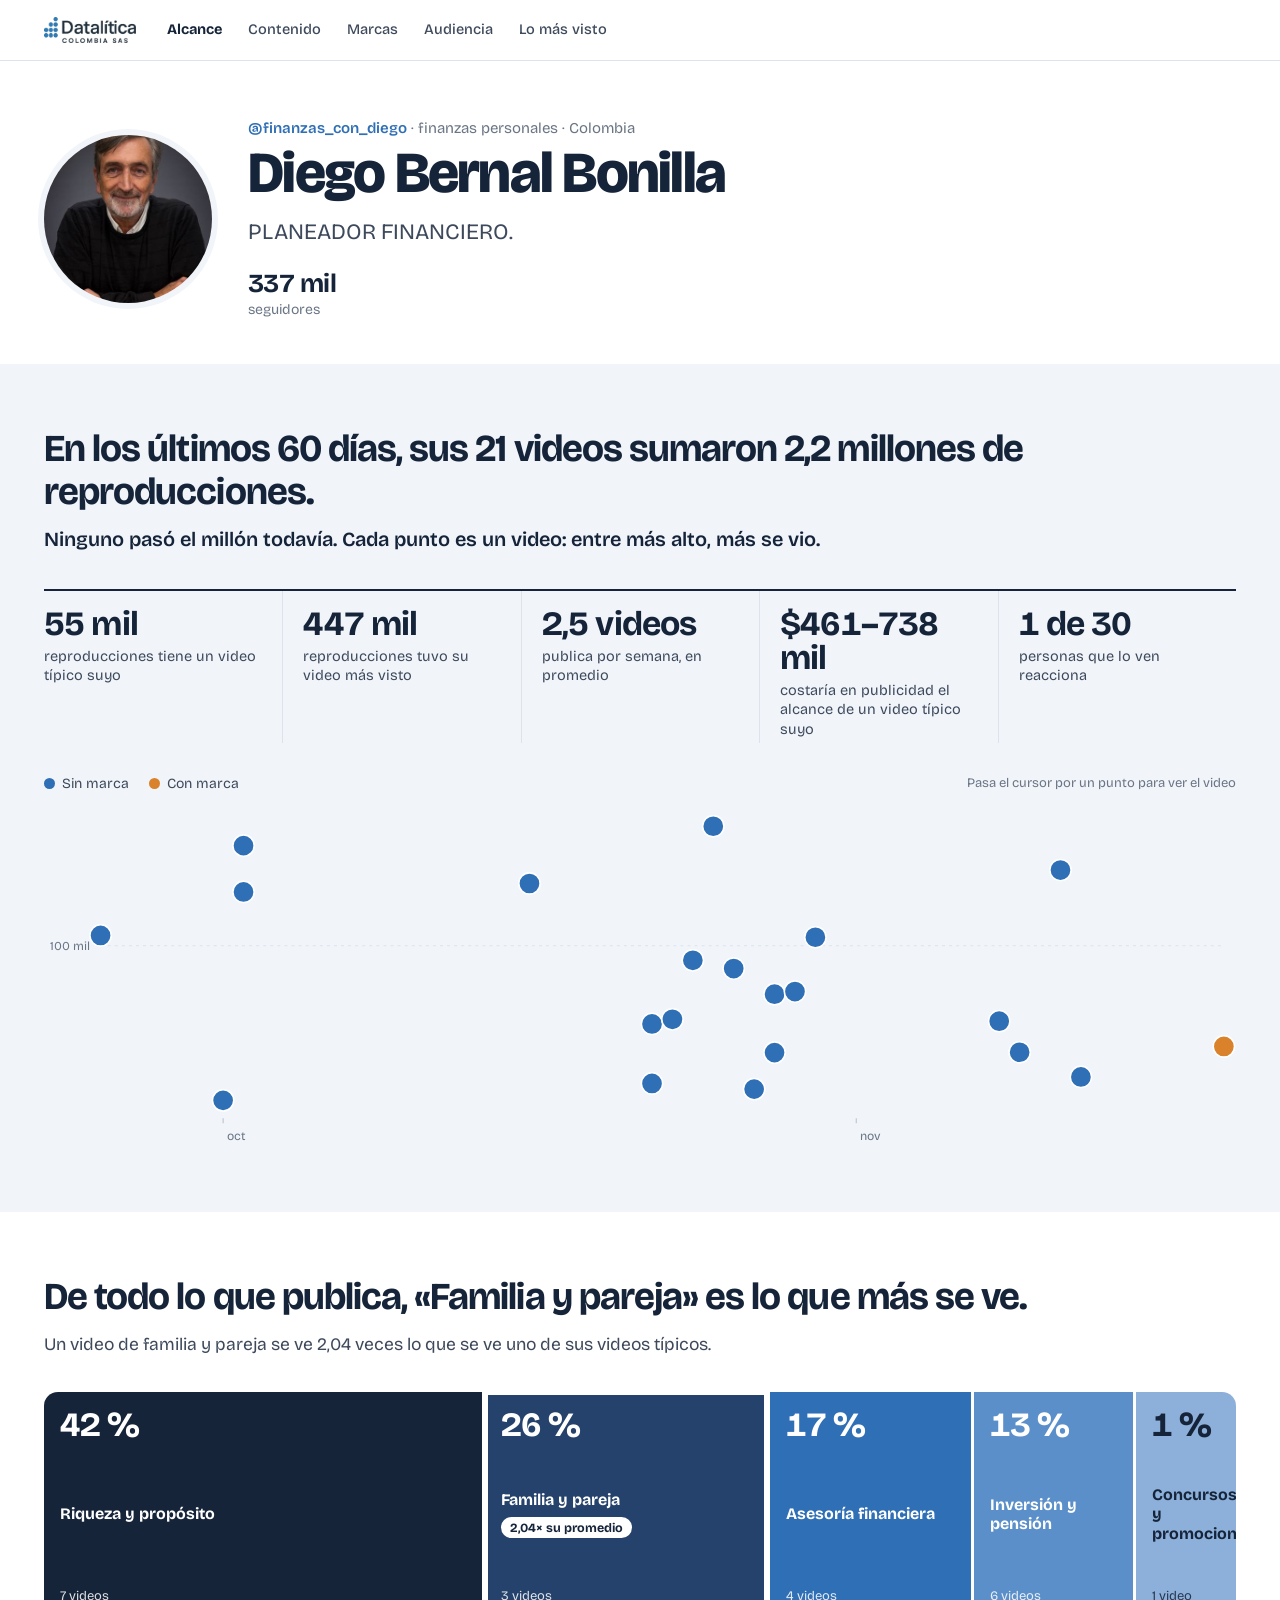
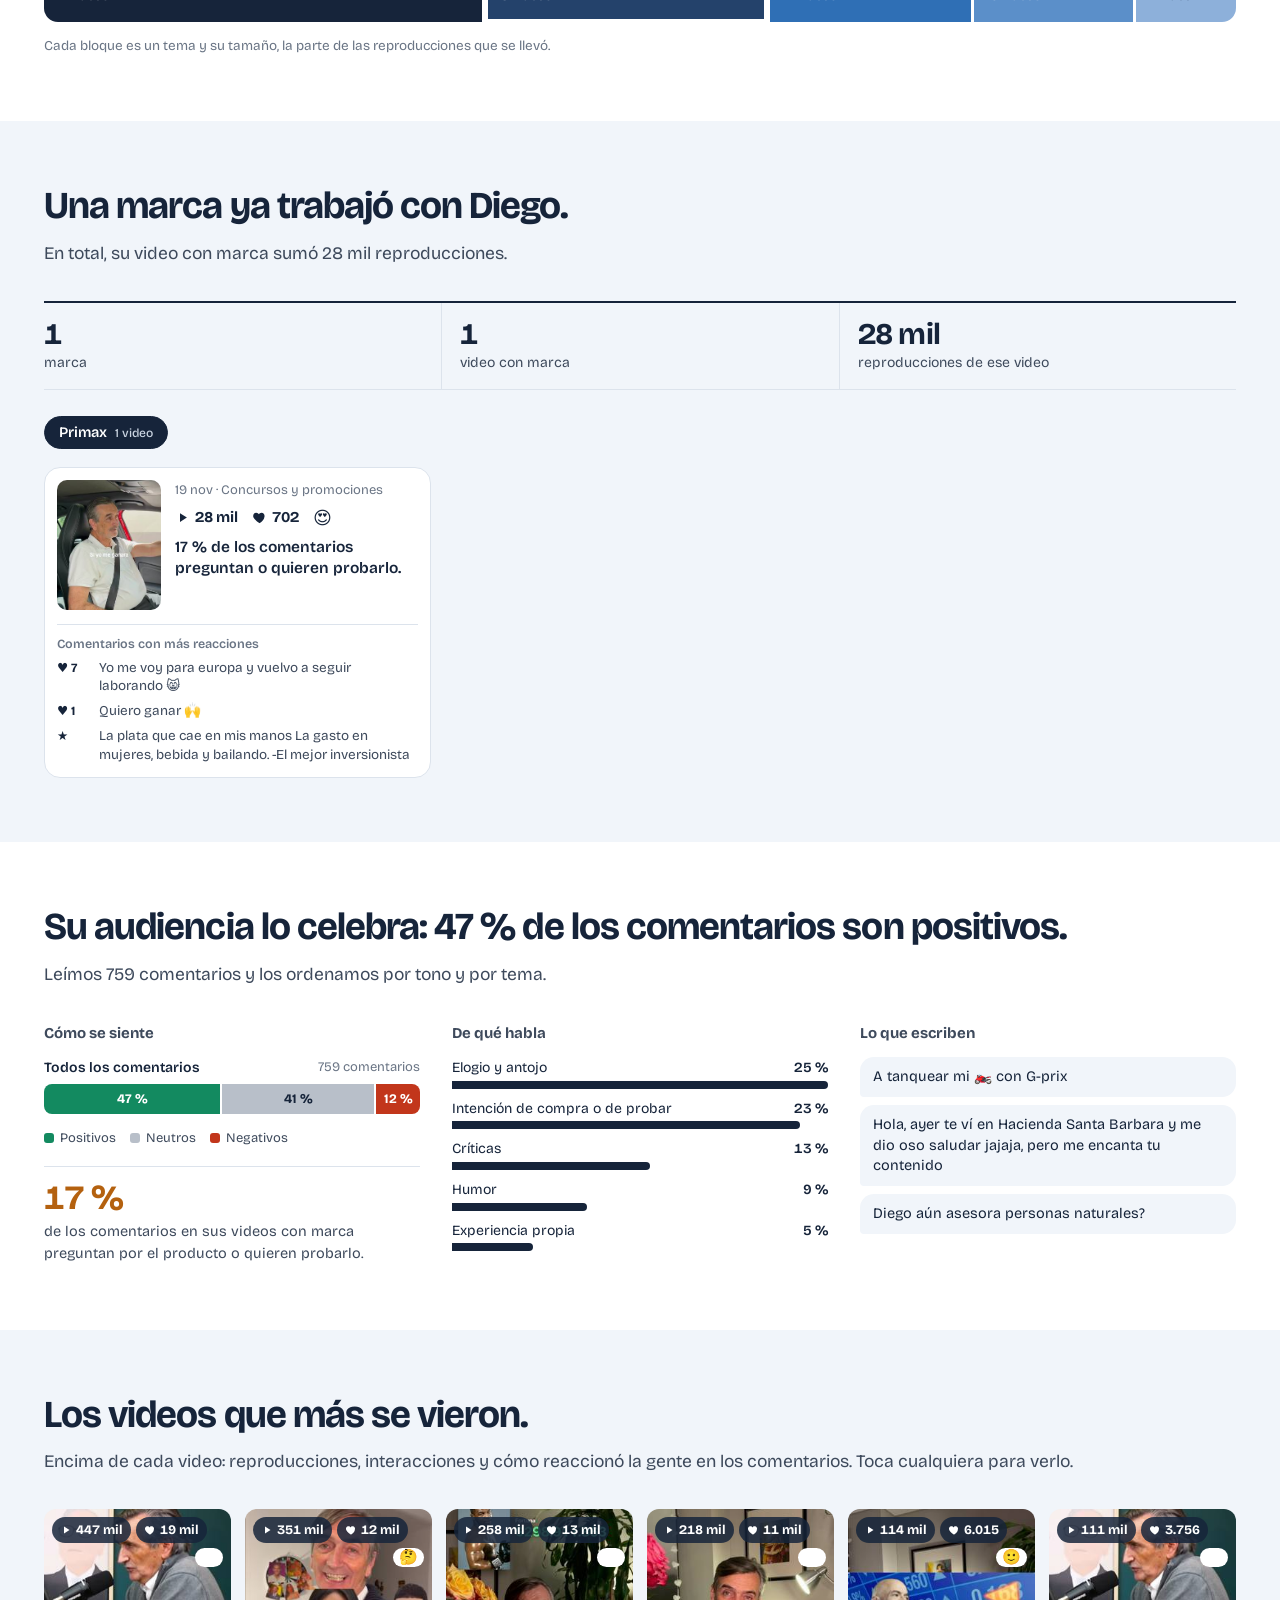
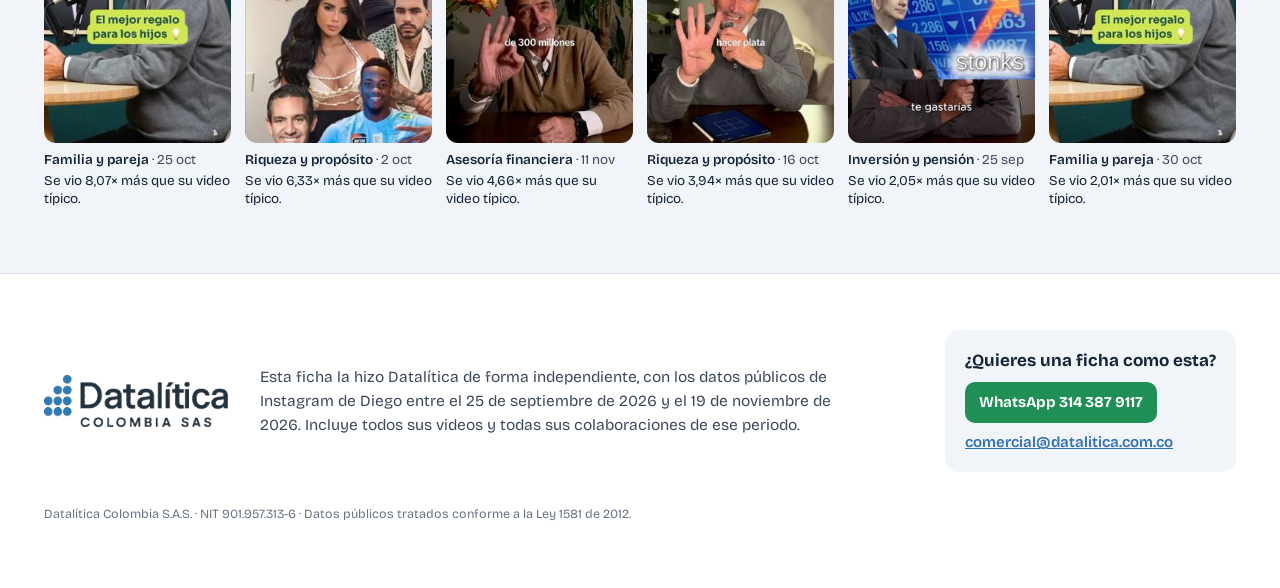
==== commit bc559231: "Página pública de la ficha de @finanzas_con_diego (2026-11-19)" ====
--- a/@finanzas_con_diego-2026-11-19/index.html
+++ b/@finanzas_con_diego-2026-11-19/index.html
@@ -256,7 +256,7 @@
 <body>
 <div id="app"></div>
 <script>
-const D = {"handle": "finanzas_con_diego", "nombre": "Diego Bernal Bonilla", "nicho": "finanzas personales", "pais": "Colombia", "avatar": "https://scontent-fra3-2.cdninstagram.com/v/t51.82787-19/607409387_18337942132239845_4520935767857696596_n.jpg?_nc_cat=105&_nc_map=urlgen_bucketless&ig_cache_key=GOtUNCTlLbTeQiZBAFQPhL8gl70_bmNDAQAB0j-ccb7-5&ccb=7-5&_nc_sid=669407&efg=eyJ2ZW5jb2RlX3RhZyI6InByb2ZpbGVfcGljLnd3dy4xMDI0LkMzIn0%3D&_nc_ohc=Y1ED_PhYb5IQ7kNvwEj-2AW&_nc_oc=AdqH4SyACC30B7GFaHi-60U7LV7cSOB4HnjQn977_NlZO0LCqzneZmPrxJ_4a44d2XRMx_D035a4ppCiW4k3gyyV&_nc_zt=24&_nc_ht=scontent-fra3-2.cdninstagram.com&_nc_gid=t-Kkm_-RMTRYJTkRjGmUrA&_nc_ss=70580&_nc_ct=RQosPBUCFQIAAAA&oh=00_AQT8h437P33OvWO6vFLnvgd0ew5zbPiuDzDEZh72z3DxqQ&oe=6B058263", "ventana": {"desde": "2026-09-25", "hasta": "2026-11-19", "dias": 60}, "redes_orden": ["instagram"], "redes": {"instagram": {"red": "instagram", "nombre_red": "Instagram", "perfil": {"nombre": "Diego Bernal Bonilla", "seguidores": 336690, "verificado": true, "bio": "PLANEADOR FINANCIERO.                         \nTe enseño a manejar tus FINANZAS, PENSIÓN, INVERSIONES.\nNO TENGO TELEGRAM \nNUNCA TE VOY A PEDIR DINERO", "avatar": "https://scontent-fra3-2.cdninstagram.com/v/t51.82787-19/607409387_18337942132239845_4520935767857696596_n.jpg?_nc_cat=105&_nc_map=urlgen_bucketless&ig_cache_key=GOtUNCTlLbTeQiZBAFQPhL8gl70_bmNDAQAB0j-ccb7-5&ccb=7-5&_nc_sid=669407&efg=eyJ2ZW5jb2RlX3RhZyI6InByb2ZpbGVfcGljLnd3dy4xMDI0LkMzIn0%3D&_nc_ohc=Y1ED_PhYb5IQ7kNvwEj-2AW&_nc_oc=AdqH4SyACC30B7GFaHi-60U7LV7cSOB4HnjQn977_NlZO0LCqzneZmPrxJ_4a44d2XRMx_D035a4ppCiW4k3gyyV&_nc_zt=24&_nc_ht=scontent-fra3-2.cdninstagram.com&_nc_gid=t-Kkm_-RMTRYJTkRjGmUrA&_nc_ss=70580&_nc_ct=RQosPBUCFQIAAAA&oh=00_AQT8h437P33OvWO6vFLnvgd0ew5zbPiuDzDEZh72z3DxqQ&oe=6B058263", "url": "https://www.instagram.com/finanzas_con_diego/"}, "parcial": false, "nota": null, "fecha_captura": "2026-11-19", "totales": {"publicaciones": 21, "reproducciones": 2230883, "interacciones": 85443, "mediana_reproducciones": 54518, "mediana_interacciones": 1661, "mediana_tasa": 0.0329, "con_interacciones": 21}, "organico": {"publicaciones": 20, "reproducciones": 2202569, "interacciones": 84741, "mediana_reproducciones": 55420.0, "mediana_interacciones": 1803.0, "mediana_tasa": 0.033299999999999996, "con_interacciones": 20}, "marcas_resumen": {"publicaciones": 1, "reproducciones": 28314, "interacciones": 702, "mediana_reproducciones": 28314, "mediana_interacciones": null, "mediana_tasa": null, "con_interacciones": 1}, "indices": {"reproducciones": 0.51, "tasa": null}, "categorias": [{"publicaciones": 7, "reproducciones": 939657, "interacciones": 31768, "mediana_reproducciones": 83362, "mediana_interacciones": 3230, "mediana_tasa": 0.023, "con_interacciones": 7, "nombre": "Riqueza y propósito", "descripcion": "Para qué sirve el dinero: la diferencia entre ser rico y estar rico, por qué no conviene querer hacerse rico rápido y cómo manejar la plata según las metas de vida.", "pct_reproducciones": 42.1, "indice_reproducciones": 1.53, "con_marca": 0, "conversacion": {"total": 133, "temas": [{"tema": "elogio", "nombre": "Elogio y antojo", "n": 39, "pct": 29.3}, {"tema": "otro", "nombre": "Emojis y otros", "n": 32, "pct": 24.1}, {"tema": "pregunta", "nombre": "Preguntas", "n": 19, "pct": 14.3}, {"tema": "critica", "nombre": "Críticas", "n": 18, "pct": 13.5}, {"tema": "humor", "nombre": "Humor", "n": 16, "pct": 12.0}, {"tema": "experiencia", "nombre": "Experiencia propia", "n": 7, "pct": 5.3}, {"tema": "autenticidad", "nombre": "Dudan de que sea genuino", "n": 1, "pct": 0.8}, {"tema": "intencion", "nombre": "Intención de compra o de probar", "n": 1, "pct": 0.8}], "tono": {"positivo": 44.4, "neutro": 36.8, "negativo": 18.8}, "hacia_marca": {"n": 0, "positivo": 0.0, "neutro": 0.0, "negativo": 0.0}, "ejemplos": [{"tema": "Intención de compra o de probar", "texto": "Intentaré esto ojalá ahora si funcione 😂"}, {"tema": "Preguntas", "texto": "Y cómo se debe hacer?"}, {"tema": "Experiencia propia", "texto": "Excelente ojalá mis  papás lo hubieran hecho"}, {"tema": "Elogio y antojo", "texto": "Me ha volado la cabeza 🤯🤯🤯"}]}}, {"publicaciones": 6, "reproducciones": 295696, "interacciones": 10689, "mediana_reproducciones": 33056.0, "mediana_interacciones": 1103.5, "mediana_tasa": 0.0294, "con_interacciones": 6, "nombre": "Inversión y pensión", "descripcion": "Ahorro e inversión a largo plazo: constancia al comprar acciones, sesgos de quien invierte, diferencias entre hombres y mujeres, y la brecha pensional.", "pct_reproducciones": 13.3, "indice_reproducciones": 0.61, "con_marca": 0, "conversacion": {"total": 111, "temas": [{"tema": "intencion", "nombre": "Intención de compra o de probar", "n": 46, "pct": 41.4}, {"tema": "elogio", "nombre": "Elogio y antojo", "n": 23, "pct": 20.7}, {"tema": "critica", "nombre": "Críticas", "n": 13, "pct": 11.7}, {"tema": "otro", "nombre": "Emojis y otros", "n": 12, "pct": 10.8}, {"tema": "humor", "nombre": "Humor", "n": 8, "pct": 7.2}, {"tema": "experiencia", "nombre": "Experiencia propia", "n": 3, "pct": 2.7}, {"tema": "pregunta", "nombre": "Preguntas", "n": 2, "pct": 1.8}, {"tema": "etiqueta", "nombre": "Etiquetan a alguien", "n": 2, "pct": 1.8}, {"tema": "autenticidad", "nombre": "Dudan de que sea genuino", "n": 2, "pct": 1.8}], "tono": {"positivo": 29.7, "neutro": 58.6, "negativo": 11.7}, "hacia_marca": {"n": 0, "positivo": 0.0, "neutro": 0.0, "negativo": 0.0}, "ejemplos": [{"tema": "Preguntas", "texto": "Una pregunta! Invertiriria en finca raíz en Colombia, Panamá, Brasil?"}, {"tema": "Experiencia propia", "texto": "Siento que somos más conservadoras con el portafolio"}, {"tema": "Elogio y antojo", "texto": "🫠🙃 me estresó su vídeo, señor. Pero gracias"}]}}, {"publicaciones": 4, "reproducciones": 389191, "interacciones": 19153, "mediana_reproducciones": 46679.0, "mediana_interacciones": 2280.5, "mediana_tasa": 0.0468, "con_interacciones": 4, "nombre": "Asesoría financiera", "descripcion": "Invitaciones a recibir la asesoría de Diego para armar un sistema y ser un adulto responsable con sus finanzas.", "pct_reproducciones": 17.4, "indice_reproducciones": 0.86, "con_marca": 0, "conversacion": {"total": 77, "temas": [{"tema": "elogio", "nombre": "Elogio y antojo", "n": 22, "pct": 28.6}, {"tema": "intencion", "nombre": "Intención de compra o de probar", "n": 21, "pct": 27.3}, {"tema": "otro", "nombre": "Emojis y otros", "n": 16, "pct": 20.8}, {"tema": "humor", "nombre": "Humor", "n": 5, "pct": 6.5}, {"tema": "experiencia", "nombre": "Experiencia propia", "n": 5, "pct": 6.5}, {"tema": "critica", "nombre": "Críticas", "n": 3, "pct": 3.9}, {"tema": "etiqueta", "nombre": "Etiquetan a alguien", "n": 3, "pct": 3.9}, {"tema": "pregunta", "nombre": "Preguntas", "n": 2, "pct": 2.6}], "tono": {"positivo": 74.0, "neutro": 23.4, "negativo": 2.6}, "hacia_marca": {"n": 0, "positivo": 0.0, "neutro": 0.0, "negativo": 0.0}, "ejemplos": [{"tema": "Intención de compra o de probar", "texto": "Plastilina por favor"}, {"tema": "Preguntas", "texto": "Pero!! Fueron \" 300m en 1989. ¿700m de hoy?"}, {"tema": "Experiencia propia", "texto": "Yo amé mi primer iPad ajajaja"}, {"tema": "Elogio y antojo", "texto": "Me encanta este señor !! 👏"}]}}, {"publicaciones": 3, "reproducciones": 578025, "interacciones": 23131, "mediana_reproducciones": 111272, "mediana_interacciones": 3756, "mediana_tasa": 0.0338, "con_interacciones": 3, "nombre": "Familia y pareja", "descripcion": "El dinero en el hogar: violencia económica en la pareja, cómo educar a los hijos para que sean autosuficientes y cómo se sostiene la familia.", "pct_reproducciones": 25.9, "indice_reproducciones": 2.04, "con_marca": 0, "conversacion": {"total": 86, "temas": [{"tema": "elogio", "nombre": "Elogio y antojo", "n": 39, "pct": 45.3}, {"tema": "otro", "nombre": "Emojis y otros", "n": 25, "pct": 29.1}, {"tema": "critica", "nombre": "Críticas", "n": 10, "pct": 11.6}, {"tema": "experiencia", "nombre": "Experiencia propia", "n": 7, "pct": 8.1}, {"tema": "pregunta", "nombre": "Preguntas", "n": 3, "pct": 3.5}, {"tema": "humor", "nombre": "Humor", "n": 2, "pct": 2.3}], "tono": {"positivo": 68.6, "neutro": 20.9, "negativo": 10.5}, "hacia_marca": {"n": 0, "positivo": 0.0, "neutro": 0.0, "negativo": 0.0}, "ejemplos": [{"tema": "Preguntas", "texto": "¿Cómo se puede ser autosuficiente?"}, {"tema": "Experiencia propia", "texto": "Estoy recibiendo ese regalo… y soy consciente de que es una gran fortuna y me siento agradecida por ello. 🙏🏾🫶🏾"}, {"tema": "Elogio y antojo", "texto": "Completamente de acuerdo."}]}}, {"publicaciones": 1, "reproducciones": 28314, "interacciones": 702, "mediana_reproducciones": 28314, "mediana_interacciones": null, "mediana_tasa": null, "con_interacciones": 1, "nombre": "Concursos y promociones", "descripcion": "Dinámicas de premios y concursos de terceros que se promocionan en la cuenta.", "pct_reproducciones": 1.3, "indice_reproducciones": 0.52, "con_marca": 1, "conversacion": {"total": 8, "temas": [{"tema": "humor", "nombre": "Humor", "n": 3, "pct": 37.5}, {"tema": "otro", "nombre": "Emojis y otros", "n": 3, "pct": 37.5}, {"tema": "intencion", "nombre": "Intención de compra o de probar", "n": 2, "pct": 25.0}], "tono": {"positivo": 87.5, "neutro": 12.5, "negativo": 0.0}, "hacia_marca": {"n": 2, "positivo": 100.0, "neutro": 0.0, "negativo": 0.0}, "ejemplos": [{"tema": "Intención de compra o de probar", "texto": "A tanquear mi 🏍️ con G-prix"}]}}], "marcas": [{"publicaciones": 1, "reproducciones": 28314, "interacciones": 702, "mediana_reproducciones": 28314, "mediana_interacciones": null, "mediana_tasa": null, "con_interacciones": 1, "marca": "Primax", "categorias": ["Concursos y promociones"], "indice_reproducciones": 0.51, "indice_tasa": null, "conversacion": {"total": 8, "temas": [{"tema": "humor", "nombre": "Humor", "n": 3, "pct": 37.5}, {"tema": "otro", "nombre": "Emojis y otros", "n": 3, "pct": 37.5}, {"tema": "intencion", "nombre": "Intención de compra o de probar", "n": 2, "pct": 25.0}], "tono": {"positivo": 87.5, "neutro": 12.5, "negativo": 0.0}, "hacia_marca": {"n": 2, "positivo": 100.0, "neutro": 0.0, "negativo": 0.0}, "ejemplos": [{"tema": "Intención de compra o de probar", "texto": "A tanquear mi 🏍️ con G-prix"}]}, "piezas": [{"red": "instagram", "codigo": "Df8RBpRA3td", "url": "https://www.instagram.com/p/Df8RBpRA3td/", "fecha": "2026-11-19", "tipo": "Video", "categoria": "Concursos y promociones", "marca": "Primax", "origen_clasificacion": "propia", "reproducciones": 28314, "me_gusta": 693, "comentarios": 9, "guardados": null, "interacciones": 702, "tasa": 0.0248, "aproximado": false, "texto": "Recuerda que para participar cada vez que tanquees en tu estación @primaxcolombia favorita", "miniatura": "https://scontent-icn2-1.cdninstagram.com/v/t51.82787-15/916585029_18387180994239845_9005976352790093616_n.jpg?stp=dst-jpg_e15_tt6&_nc_cat=100&_nc_map=urlgen_bucketless&ig_cache_key=NDAzNDE3NDI0NjAzNjE0Mjk0MTE4Mzg3MTgwOTkxMjM5ODQ1.3-ccb7-5&ccb=7-5&_nc_sid=58cdad&efg=eyJ2ZW5jb2RlX3RhZyI6IkNMSVBTLnhwaWRzLjEyOTAuc2RyLnZpZGVvX3VzZXJfc2VsZWN0ZWRfdGh1bWJuYWlsLkMzIn0%3D&_nc_ohc=nenh-3GTY4EQ7kNvwEpnLKU&_nc_oc=Adou1cErbUkuUj0RT0uVWN3XGkOZ15nooHMhi-tQ2t6UCyg_JKy39YdpO-FZAAk0gxg&_nc_zt=23&_nc_ht=scontent-icn2-1.cdninstagram.com&_nc_gid=pjTHqC-40dCThY0dkKXSLA&_nc_ss=70689&_nc_ct=RQosPBUIFQ4lBAAAAA&oh=00_AQSor41uc-Jm7f5W_s0ltB55zJoVgPd-CYtiaZkjMqMTnw&oe=6B057E64", "miniatura_archivo": null, "opinion": {"n": 8, "positivo": 88, "neutro": 12, "negativo": 0, "emoji": "😍", "texto": "Le encantó a la gente"}, "top_comentarios": [{"texto": "Yo me voy para europa y vuelvo a seguir laborando 😸", "reacciones": 4, "tono": "positivo"}, {"texto": "Quiero ganar 🙌", "reacciones": 1, "tono": "positivo"}, {"texto": "La plata que cae en mis manos\nLa gasto en mujeres, bebida y bailando. -El mejor inversionista", "reacciones": 0, "tono": "neutro"}], "hallazgo": "25 % de los comentarios preguntan o quieren probarlo."}]}], "conversacion": {"organico": {"total": 407, "temas": [{"tema": "elogio", "nombre": "Elogio y antojo", "n": 123, "pct": 30.2}, {"tema": "otro", "nombre": "Emojis y otros", "n": 85, "pct": 20.9}, {"tema": "intencion", "nombre": "Intención de compra o de probar", "n": 68, "pct": 16.7}, {"tema": "critica", "nombre": "Críticas", "n": 44, "pct": 10.8}, {"tema": "humor", "nombre": "Humor", "n": 31, "pct": 7.6}, {"tema": "pregunta", "nombre": "Preguntas", "n": 26, "pct": 6.4}, {"tema": "experiencia", "nombre": "Experiencia propia", "n": 22, "pct": 5.4}, {"tema": "etiqueta", "nombre": "Etiquetan a alguien", "n": 5, "pct": 1.2}, {"tema": "autenticidad", "nombre": "Dudan de que sea genuino", "n": 3, "pct": 0.7}], "tono": {"positivo": 51.1, "neutro": 36.9, "negativo": 12.0}, "hacia_marca": {"n": 0, "positivo": 0.0, "neutro": 0.0, "negativo": 0.0}, "ejemplos": [{"tema": "Intención de compra o de probar", "texto": "Intentaré esto ojalá ahora si funcione 😂"}, {"tema": "Preguntas", "texto": "Una pregunta! Invertiriria en finca raíz en Colombia, Panamá, Brasil?"}, {"tema": "Experiencia propia", "texto": "Excelente ojalá mis  papás lo hubieran hecho"}, {"tema": "Elogio y antojo", "texto": "🫠🙃 me estresó su vídeo, señor. Pero gracias"}]}, "marcas": {"total": 8, "temas": [{"tema": "humor", "nombre": "Humor", "n": 3, "pct": 37.5}, {"tema": "otro", "nombre": "Emojis y otros", "n": 3, "pct": 37.5}, {"tema": "intencion", "nombre": "Intención de compra o de probar", "n": 2, "pct": 25.0}], "tono": {"positivo": 87.5, "neutro": 12.5, "negativo": 0.0}, "hacia_marca": {"n": 2, "positivo": 100.0, "neutro": 0.0, "negativo": 0.0}, "ejemplos": [{"tema": "Intención de compra o de probar", "texto": "A tanquear mi 🏍️ con G-prix"}]}, "total": 415, "comentarios_publicos": 2931}, "publicaciones": [{"red": "instagram", "codigo": "DdualrTB4hT", "url": "https://www.instagram.com/p/DdualrTB4hT/", "fecha": "2026-09-25", "tipo": "Video", "categoria": "Inversión y pensión", "marca": null, "origen_clasificacion": "propia", "reproducciones": 113835, "me_gusta": 5956, "comentarios": 59, "guardados": null, "interacciones": 6015, "tasa": 0.0528, "aproximado": false, "texto": "@wealthchannels lo más duro del sistema", "miniatura": "https://scontent-waw2-2.cdninstagram.com/v/t51.82787-15/825324711_18378018076239845_4012800568063666131_n.jpg?stp=dst-jpg_e15_tt6&_nc_cat=111&_nc_map=urlgen_bucketless&ig_cache_key=Mzk5NDI0Njg1Nzg0NDI5NTc2MzE4Mzc4MDE4MDcwMjM5ODQ1.3-ccb7-5&ccb=7-5&_nc_sid=58cdad&efg=eyJ2ZW5jb2RlX3RhZyI6IkNMSVBTLnhwaWRzLjcyMC5zZHIudmlkZW9fdXNlcl9zZWxlY3RlZF90aHVtYm5haWwuQzMifQ%3D%3D&_nc_ohc=pkMJ82fiL1UQ7kNvwHc9hgE&_nc_oc=AdrmvsDffa8ZSrTy2RbB55avJB_wfhZhUEGlMetv5m_NQOuZw_49bazxQQ2rmVDXr0WeOfF_xwXJgHTP-tedXBty&_nc_zt=23&_nc_ht=scontent-waw2-2.cdninstagram.com&_nc_gid=cigdqdeQbRlraYaZY0DPAA&_nc_ss=70580&_nc_ct=RQosPBUIFQ4lBAAAAA&oh=00_AQToiHHhvLQV_Crhrm3P00QgyagNlRNNvED_J4CQWNrfrg&oe=6B0588CA", "miniatura_archivo": null, "opinion": {"n": 28, "positivo": 46, "neutro": 36, "negativo": 18, "emoji": "🙂", "texto": "Opinión positiva"}, "top_comentarios": [{"texto": "Ese es un análisis de finanzas individuales pero no tiene un sentido social. La producción de valor es social, es ridículo ese tipo de gastos si se parte de que hay una distribució", "reacciones": 26, "tono": "negativo"}, {"texto": "Soy tan irresponsable con el dinero, que compro el tiburón y una ballenita … para que no se vea solito", "reacciones": 25, "tono": "positivo"}, {"texto": "No le hagan caso a este man, si pueden viajar, viajen!!! La alegría, de conocer el mundo no tiene precio. No todo es número. Cómo dijo un amigo, nada les va a quitar lo viajado, ex", "reacciones": 1, "tono": "negativo"}], "hallazgo": "Se vio 2,05× más que su video típico."}, {"red": "instagram", "codigo": "Dd96aB2CI7R", "url": "https://www.instagram.com/p/Dd96aB2CI7R/", "fecha": "2026-10-01", "tipo": "Video", "categoria": "Inversión y pensión", "marca": null, "origen_clasificacion": "propia", "reproducciones": 14405, "me_gusta": 174, "comentarios": 1, "guardados": null, "interacciones": 175, "tasa": 0.0121, "aproximado": false, "texto": "El Profe nos cuenta que son los 4 pilares de la reforma pensional.", "miniatura": "https://scontent-cdg4-2.cdninstagram.com/v/t51.82787-15/833275079_18022184528872106_5129614851897369058_n.jpg?stp=dst-jpg_e15_tt6&_nc_cat=104&_nc_map=urlgen_bucketless&ig_cache_key=Mzk5ODYwODkxOTU1OTE3OTk4NTE4MDIyMTg0NTI1ODcyMTA2.3-ccb7-5&ccb=7-5&_nc_sid=58cdad&efg=eyJ2ZW5jb2RlX3RhZyI6IkNMSVBTLnhwaWRzLjExNzkuc2RyLnZpZGVvX3VzZXJfc2VsZWN0ZWRfdGh1bWJuYWlsLkMzIn0%3D&_nc_ohc=SQYcSBNufCoQ7kNvwH7ehCI&_nc_oc=Adrz6DjX4UQjb4G2mfX7nfCsZEquyhLfD8Ns9o-6GUoKkQXt90V3ZNWyJ4ZVpgQRmqvmCWnAJMdAWF0Ht9_1M4nK&_nc_zt=23&_nc_ht=scontent-cdg4-2.cdninstagram.com&_nc_gid=Zp3qILD7G5mVdAJJQC1jvg&_nc_ss=70689&_nc_ct=RQosPBUIFQ4lBAAAAA&oh=00_AQQQa5Y1L2KfeKzV53dsUsqfiB4j22M-yQtePkWxfjGnpQ&oe=6B059E76", "miniatura_archivo": null, "opinion": null, "top_comentarios": [{"texto": "Buenas puedes hacer un video de como poder hacer un ahorro aparté o extra para la pensión aparté de la cotización mensual normal que uno realiza Gracias", "reacciones": 1, "tono": "neutro"}], "hallazgo": "Llegó a 14 mil reproducciones."}, {"red": "instagram", "codigo": "DeAIM9-MTas", "url": "https://www.instagram.com/p/DeAIM9-MTas/", "fecha": "2026-10-02", "tipo": "Video", "categoria": "Riqueza y propósito", "marca": null, "origen_clasificacion": "propia", "reproducciones": 196377, "me_gusta": 4442, "comentarios": 65, "guardados": null, "interacciones": 4507, "tasa": 0.023, "aproximado": false, "texto": "Ojo👁️ ", "miniatura": "https://instagram.faqa1-1.fna.fbcdn.net/v/t51.82787-15/833779850_18379107550239845_6376287674765817258_n.jpg?stp=dst-jpg_e15_tt6&_nc_cat=105&_nc_map=urlgen_bucketless&ig_cache_key=Mzk5OTIzMjU0NDY1MjQ3NDAyODE4Mzc5MTA3NTQ0MjM5ODQ1.3-ccb7-5&ccb=7-5&_nc_sid=58cdad&efg=eyJ2ZW5jb2RlX3RhZyI6IkNMSVBTLnhwaWRzLjEyOTAuc2RyLnZpZGVvX3VzZXJfc2VsZWN0ZWRfdGh1bWJuYWlsLkMzIn0%3D&_nc_ohc=N3wXcRuEuO0Q7kNvwEa-C1g&_nc_oc=AdoYZ65q8YjvqTdeKb9eP5iKS5iAK5K64pmpHujAuqzTyrt6z3hQjN_SKCLBhEr8Ie4&_nc_zt=23&_nc_ht=instagram.faqa1-1.fna&_nc_gid=SBU3FjJqiCHruwipR8J6jQ&_nc_ss=70689&_nc_ct=RQosPBUIFQ4lBAAAAA&oh=00_AQQsVVhoUTlNmwuECVUKxAWfkNouyfFlRTw6MsNfJQ1jKA&oe=6B05AFF5", "miniatura_archivo": null, "opinion": {"n": 28, "positivo": 39, "neutro": 32, "negativo": 29, "emoji": "🙂", "texto": "Opinión positiva"}, "top_comentarios": [{"texto": "Enseñar a David Velez, vaya, vaya, jejejjeje", "reacciones": 38, "tono": "neutro"}, {"texto": "No entiendo la gente que tira hate, el está dando un ejemplo no va a decir Juan Bermudez porque eso no llama la atención", "reacciones": 36, "tono": "positivo"}, {"texto": "Esto se llama enseñarle a tu papá a hacer hijos. 🙌", "reacciones": 10, "tono": "negativo"}], "hallazgo": "Se vio 3,54× más que su video típico."}, {"red": "instagram", "codigo": "DeAIDzHhdDN", "url": "https://www.instagram.com/p/DeAIDzHhdDN/", "fecha": "2026-10-02", "tipo": "Video", "categoria": "Riqueza y propósito", "marca": null, "origen_clasificacion": "propia", "reproducciones": 350830, "me_gusta": 11362, "comentarios": 185, "guardados": null, "interacciones": 11547, "tasa": 0.0329, "aproximado": false, "texto": "Ojo👁️ ", "miniatura": "https://scontent-gmp1-1.cdninstagram.com/v/t51.82787-15/834644849_18379107025239845_3584431550060277618_n.jpg?stp=dst-jpg_e15_tt6&_nc_cat=111&_nc_map=urlgen_bucketless&ig_cache_key=Mzk5OTIzMTkxNDUyMjU2Mjc2NTE4Mzc5MTA3MDIyMjM5ODQ1.3-ccb7-5&ccb=7-5&_nc_sid=58cdad&efg=eyJ2ZW5jb2RlX3RhZyI6IkNMSVBTLnhwaWRzLjEyOTAuc2RyLnZpZGVvX3VzZXJfc2VsZWN0ZWRfdGh1bWJuYWlsLkMzIn0%3D&_nc_ohc=htD4gjeah2gQ7kNvwHqYBGH&_nc_oc=Adq3t-MnSnRlKol1Wg3nuLDNt2dd8TNHeRKjWqqwbT8VOfCElybBOGfrDSZYWVtW0m8&_nc_zt=23&_nc_ht=scontent-gmp1-1.cdninstagram.com&_nc_gid=E4zfJJIkAib4Iw4JuTo9cw&_nc_ss=70980&_nc_ct=RQosPBUIFQ4lBAAAAA&oh=00_AQR4-fXupcmsU1MM4e5SeeRjDqRbM1UE5CgqBdTFp-KIEw&oe=6B05A557", "miniatura_archivo": null, "opinion": {"n": 27, "positivo": 15, "neutro": 56, "negativo": 30, "emoji": "🤔", "texto": "Opinión dividida"}, "top_comentarios": [{"texto": "Mais sim ele não apostara tudo ao nubank , ele poderia conseguir ser o segundo mais rico da Colômbia ?  @…", "reacciones": 1, "tono": "neutro"}, {"texto": "Pero aqui aplica diferente, ya que el esta construyendo una empresa, es como un bebe, se le mete toodo para que cresca, como Elonk musk cuando creo Spaxes , le toco hasta pedir pre", "reacciones": 1, "tono": "neutro"}, {"texto": "El confía en su propio negocio ❤️‍🔥", "reacciones": 1, "tono": "positivo"}], "hallazgo": "Se vio 6,33× más que su video típico."}, {"red": "instagram", "codigo": "DekaIQDMMEF", "url": "https://www.instagram.com/p/DekaIQDMMEF/", "fecha": "2026-10-16", "tipo": "Video", "categoria": "Riqueza y propósito", "marca": null, "origen_clasificacion": "propia", "reproducciones": 218372, "me_gusta": 10806, "comentarios": 125, "guardados": null, "interacciones": 10931, "tasa": 0.0501, "aproximado": false, "texto": "", "miniatura": "https://instagram.fmxp6-1.fna.fbcdn.net/v/t51.82787-15/851887619_18381362788239845_4608771313117629785_n.jpg?stp=dst-jpg_e15_tt6&_nc_cat=109&_nc_map=urlgen_bucketless&ig_cache_key=NDAwOTQ0NDQ4NDQ2NTA4MjYyOTE4MzgxMzYyNzg1MjM5ODQ1.3-ccb7-5&ccb=7-5&_nc_sid=58cdad&efg=eyJ2ZW5jb2RlX3RhZyI6IkNMSVBTLnhwaWRzLjcyMC5zZHIudmlkZW9fdXNlcl9zZWxlY3RlZF90aHVtYm5haWwuQzMifQ%3D%3D&_nc_ohc=XkgnOH1GEccQ7kNvwGpvTCJ&_nc_oc=AdrqU-V9hHytAtQfP5TePitrMztrhcwSwK_YxvRy-HiywGHb629aekrMHnsC_hR8rQ8&_nc_zt=23&_nc_ht=instagram.fmxp6-1.fna&_nc_gid=PP3p9eWipONQlpvT104lMg&_nc_ss=70689&_nc_ct=RQosPBUIFQ4lBAAAAA&oh=00_AQTJWpH2A6-5oeempDhpXYFcTu9niY9HMQWyRoLb-chr0g&oe=6B058507", "miniatura_archivo": null, "opinion": {"n": 28, "positivo": 50, "neutro": 50, "negativo": 0, "emoji": "😍", "texto": "Le encantó a la gente"}, "top_comentarios": [{"texto": "Y como se puede aprender más sobre inversiones ?", "reacciones": 3, "tono": "neutro"}, {"texto": "Cómo empezar a ser inversionista ?", "reacciones": 2, "tono": "neutro"}, {"texto": "Que bacanos tus videos", "reacciones": 1, "tono": "positivo"}], "hallazgo": "Se vio 3,94× más que su video típico."}, {"red": "instagram", "codigo": "De0AoSGO9ed", "url": "https://www.instagram.com/p/De0AoSGO9ed/", "fecha": "2026-10-22", "tipo": "Video", "categoria": "Asesoría financiera", "marca": null, "origen_clasificacion": "propia", "reproducciones": 37530, "me_gusta": 1618, "comentarios": 9, "guardados": null, "interacciones": 1627, "tasa": 0.0434, "aproximado": false, "texto": "", "miniatura": "https://scontent-fra3-1.cdninstagram.com/v/t51.82787-15/860224159_18382361338239845_2124932529919284049_n.jpg?stp=dst-jpg_e15_tt6&_nc_cat=108&_nc_map=urlgen_bucketless&ig_cache_key=NDAxMzgzNTkzNjEwNDk2MTk0OTE4MzgyMzYxMzM1MjM5ODQ1.3-ccb7-5&ccb=7-5&_nc_sid=58cdad&efg=eyJ2ZW5jb2RlX3RhZyI6IkNMSVBTLnhwaWRzLjcyMC5zZHIudmlkZW9fdXNlcl9zZWxlY3RlZF90aHVtYm5haWwuQzMifQ%3D%3D&_nc_ohc=wnhrnQ5ZMh8Q7kNvwGO5mSX&_nc_oc=AdqygKENFpKpQDYzsETany8oxNG0BL37TvoTIQv5oRjsYJAf9JHU2-Cd56ob9KHZdSySWCu39QJzatlL82_Xzwjw&_nc_zt=23&_nc_ht=scontent-fra3-1.cdninstagram.com&_nc_gid=6VFfvCrtNPe2hVCvgMO-8g&_nc_ss=70689&_nc_ct=RQosPBUIFQ4lBAAAAA&oh=00_AQQxorrjbGBXSvhhV1S3dUMoDIX0LpPzlX-inKuQXESiJg&oe=6B059A93", "miniatura_archivo": null, "opinion": {"n": 8, "positivo": 88, "neutro": 0, "negativo": 12, "emoji": "😍", "texto": "Le encantó a la gente"}, "top_comentarios": [{"texto": "Yo amé mi primer iPad ajajaja", "reacciones": 6, "tono": "positivo"}, {"texto": "Jajajaja, aquí en Colombia ya no caemos en eso 😂, desde los días sin IVA", "reacciones": 1, "tono": "positivo"}, {"texto": "Los días sin IVA son un subsidio al consumo disfrazado de ahorro y casi siempre terminan en el iPad que nadie necesitaba. Si el Estado quiere ayudar al bolsillo, que recorte gasto ", "reacciones": 0, "tono": "negativo"}], "hallazgo": "La gente reaccionó 1,30× más que en su contenido habitual."}, {"red": "instagram", "codigo": "De0AuF4kitP", "url": "https://www.instagram.com/p/De0AuF4kitP/", "fecha": "2026-10-22", "tipo": "Video", "categoria": "Riqueza y propósito", "marca": null, "origen_clasificacion": "propia", "reproducciones": 17809, "me_gusta": 327, "comentarios": 6, "guardados": null, "interacciones": 333, "tasa": 0.0187, "aproximado": false, "texto": "Nuevo episodio disponible en el canal🚨", "miniatura": "https://scontent-nrt6-1.cdninstagram.com/v/t51.71878-15/861707715_39971788369078639_2496450517961433096_n.jpg?stp=dst-jpg_e15_tt6&_nc_cat=100&_nc_map=urlgen_bucketless&ig_cache_key=NDAxMzgzNjMzNTMwNzY5Njk3NTE3OTUwMDkxNDE4MzA4NDY3.3-ccb7-5&ccb=7-5&_nc_sid=58cdad&efg=eyJ2ZW5jb2RlX3RhZyI6IkNMSVBTLnhwaWRzLjY0MC5zZHIudmlkZW9fdXNlcl9zZWxlY3RlZF90aHVtYm5haWwuQzMifQ%3D%3D&_nc_ohc=l-c8ARATWeMQ7kNvwE53ZvR&_nc_oc=AdrqHLDyrOGvw5ZPAFq-xBA7iQz5HuFa-TznVAo0XmkZEIsrVn_mQXuoLm_on1KDtptExmMD15-TRPeuk2O4T4QW&_nc_zt=23&_nc_ht=scontent-nrt6-1.cdninstagram.com&_nc_gid=DcqZ2MEFzn4VrX33Xb5d4g&_nc_ss=70580&_nc_ct=RQosPBUIFQ4lBAAAAA&oh=00_AQThB6kv3mSAVZclLUQ1-JgvB-aR3yrboRTv6OcR9Tg22Q&oe=6B057CD1", "miniatura_archivo": null, "opinion": {"n": 6, "positivo": 67, "neutro": 33, "negativo": 0, "emoji": "😍", "texto": "Le encantó a la gente"}, "top_comentarios": [{"texto": "Diego le escribí un msj, ojalá podamos hablar 🙏🤝", "reacciones": 0, "tono": "neutro"}, {"texto": "A veces, sin darnos cuenta, terminamos defendiendo los intereses de quienes más tienen, incluso cuando eso implica endeudarnos o sacrificar nuestro propio bienestar. Quizás sea mom", "reacciones": 0, "tono": "neutro"}, {"texto": "Maestros 👆🏼🥂", "reacciones": 0, "tono": "positivo"}], "hallazgo": "67 % de los comentarios son positivos."}, {"red": "instagram", "codigo": "De1g4XCjOcp", "url": "https://www.instagram.com/p/De1g4XCjOcp/", "fecha": "2026-10-23", "tipo": "Video", "categoria": "Inversión y pensión", "marca": null, "origen_clasificacion": "propia", "reproducciones": 39786, "me_gusta": 1302, "comentarios": 40, "guardados": null, "interacciones": 1342, "tasa": 0.0337, "aproximado": false, "texto": "Nuevo episodio disponible en el canal🚨", "miniatura": "https://instagram.fcun1-1.fna.fbcdn.net/v/t51.71878-15/861562649_1116148987868445_6805584291733641664_n.jpg?stp=dst-jpg_e15_tt6&_nc_cat=108&_nc_map=urlgen_bucketless&ig_cache_key=NDAxNDI1OTI1MzM4ODU2ODM2MTE3OTUwMTc0MTI1MzA4NDY3.3-ccb7-5&ccb=7-5&_nc_sid=58cdad&efg=eyJ2ZW5jb2RlX3RhZyI6IkNMSVBTLnhwaWRzLjY0MC5zZHIudmlkZW9fdXNlcl9zZWxlY3RlZF90aHVtYm5haWwuQzMifQ%3D%3D&_nc_ohc=GFQrL_EbaRMQ7kNvwEVWtQH&_nc_oc=Adr2mve5CZ94uD0cEpKiZHZnLIcmROVPB2foaL2yRDzJMf8o4wd-6W3gMOQlYM8xZCs&_nc_zt=23&_nc_ht=instagram.fcun1-1.fna&_nc_gid=pu1uzHoU7rUcRz84cli1Vg&_nc_ss=70980&_nc_ct=RQosPBUIFQ4lBAAAAA&oh=00_AQRBLu7yak-Ahjz7F7wJWAz4bGrtpAdtGdV7dFRp7U4R0w&oe=6B05A670", "miniatura_archivo": null, "opinion": {"n": 21, "positivo": 81, "neutro": 14, "negativo": 5, "emoji": "😍", "texto": "Le encantó a la gente"}, "top_comentarios": [{"texto": "Cierto, somos mejores inversionistas! 💅", "reacciones": 7, "tono": "positivo"}, {"texto": "Uufff este si no me lo pierdo! Dos cracks en un mismo espacio 🤯", "reacciones": 4, "tono": "positivo"}, {"texto": "Mentiras. Si fuera vd habrían más mujeres ricas que hombres", "reacciones": 3, "tono": "negativo"}], "hallazgo": "81 % de los comentarios son positivos."}, {"red": "instagram", "codigo": "De4FisqDVhf", "url": "https://www.instagram.com/p/De4FisqDVhf/", "fecha": "2026-10-24", "tipo": "Video", "categoria": "Riqueza y propósito", "marca": null, "origen_clasificacion": "propia", "reproducciones": 83362, "me_gusta": 3196, "comentarios": 34, "guardados": null, "interacciones": 3230, "tasa": 0.0387, "aproximado": false, "texto": "Nuevo episodio disponible en el canal🚨", "miniatura": "https://scontent-man2-1.cdninstagram.com/v/t51.71878-15/860001152_1733117767777655_2929282688314904558_n.jpg?stp=dst-jpg_e15_tt6&_nc_cat=108&_nc_map=urlgen_bucketless&ig_cache_key=NDAxNDk4MzQ0MjQ0NTcxOTY0NzE3OTUwMzQxNTEwMzA4NDY3.3-ccb7-5&ccb=7-5&_nc_sid=58cdad&efg=eyJ2ZW5jb2RlX3RhZyI6IkNMSVBTLnhwaWRzLjY0MC5zZHIudmlkZW9fZmlyc3RfZnJhbWVfdGh1bWJuYWlsLkMzIn0%3D&_nc_ohc=PopwGSklYKgQ7kNvwHJcw1z&_nc_oc=Adp7LjkRxlnYH8l8qSFCv5evsxnpOGViOYiQgIFWwkIIdsBlkOBUzAut27BEyvqWhPQ&_nc_zt=23&_nc_ht=scontent-man2-1.cdninstagram.com&_nc_gid=_kXT2d20bkcwTdBOQu1dQg&_nc_ss=70980&_nc_ct=RQosPBUIFQolBAAAAA&oh=00_AQSuF5B99Rqqt2eAdW0XSHDpwvYgFvnabk7OrVVXRyClZA&oe=6B05A35F", "miniatura_archivo": null, "opinion": {"n": 28, "positivo": 61, "neutro": 25, "negativo": 14, "emoji": "😍", "texto": "Le encantó a la gente"}, "top_comentarios": [{"texto": "Diego es de lo mejor de los influencers 😌❤️‍🩹", "reacciones": 86, "tono": "positivo"}, {"texto": "El dinero tiene que ser también la consecuencia de hacer algo bien. El proceso es importante.", "reacciones": 43, "tono": "neutro"}, {"texto": "Solo diré que ningún narco es rico, pa que plata que no podes disfrutar", "reacciones": 20, "tono": "neutro"}], "hallazgo": "Se vio 1,50× más que su video típico."}, {"red": "instagram", "codigo": "De6qWH1D1IT", "url": "https://www.instagram.com/p/De6qWH1D1IT/", "fecha": "2026-10-25", "tipo": "Video", "categoria": "Familia y pareja", "marca": null, "origen_clasificacion": "propia", "reproducciones": 447433, "me_gusta": 18706, "comentarios": 190, "guardados": null, "interacciones": 18896, "tasa": 0.0422, "aproximado": false, "texto": "Nuevo episodio disponible en el canal🚨", "miniatura": "https://scontent-cdg4-3.cdninstagram.com/v/t51.71878-15/862738410_4200296806926982_2324116757059958688_n.jpg?stp=dst-jpg_e15_tt6&_nc_cat=105&_nc_map=urlgen_bucketless&ig_cache_key=NDAxNTcwODI1NTk0MjU2MjMyMzE3OTUwNTIwODYyMzA4NDY3.3-ccb7-5&ccb=7-5&_nc_sid=58cdad&efg=eyJ2ZW5jb2RlX3RhZyI6IkNMSVBTLnhwaWRzLjY0MC5zZHIudmlkZW9fdXNlcl9zZWxlY3RlZF90aHVtYm5haWwuQzMifQ%3D%3D&_nc_ohc=aMZY0WcO5jYQ7kNvwF0e7oW&_nc_oc=AdqqLlAve0xI44sXmvvNT2MiBhphP_IEVpBYdUoL4od_FXtarWX6oKY50MsFUTxa24G1UrQEoyX2ux1ASIrOx2Sb&_nc_zt=23&_nc_ht=scontent-cdg4-3.cdninstagram.com&_nc_gid=2n9iOZxf_j7Sw-quRcjhJQ&_nc_ss=70689&_nc_ct=RQosPBUIFQ4lBAAAAA&oh=00_AQR2bYNGa77qJJLXH115rN5Pkt5LRgSFhqEkBlaq97peBw&oe=6B058B58", "miniatura_archivo": null, "opinion": {"n": 48, "positivo": 67, "neutro": 17, "negativo": 17, "emoji": "😍", "texto": "Le encantó a la gente"}, "top_comentarios": [{"texto": "Así es autosuficiencia todos tanto los hijos como los padres", "reacciones": 2, "tono": "positivo"}, {"texto": "Y no solo económicamente, también físicamente.", "reacciones": 1, "tono": "neutro"}, {"texto": "Hay hijos y papá que realmente se vuelven es una CARGA!!!", "reacciones": 1, "tono": "negativo"}], "hallazgo": "Se vio 8,07× más que su video típico."}, {"red": "instagram", "codigo": "De9PNyulBN2", "url": "https://www.instagram.com/p/De9PNyulBN2/", "fecha": "2026-10-26", "tipo": "Video", "categoria": "Inversión y pensión", "marca": null, "origen_clasificacion": "propia", "reproducciones": 75141, "me_gusta": 1924, "comentarios": 21, "guardados": null, "interacciones": 1945, "tasa": 0.0259, "aproximado": false, "texto": "Nuevo episodio disponible en el canal🚨", "miniatura": "https://scontent-cdg4-2.cdninstagram.com/v/t51.71878-15/868960960_1055973104155641_5449589583236280207_n.jpg?stp=dst-jpg_e15_tt6&_nc_cat=104&_nc_map=urlgen_bucketless&ig_cache_key=NDAxNjQzMzM2MTIwMzc2MjAzODE3OTUwNzQyNDk5MzA4NDY3.3-ccb7-5&ccb=7-5&_nc_sid=58cdad&efg=eyJ2ZW5jb2RlX3RhZyI6IkNMSVBTLnhwaWRzLjY0MC5zZHIudmlkZW9fdXNlcl9zZWxlY3RlZF90aHVtYm5haWwuQzMifQ%3D%3D&_nc_ohc=c7LL282h-EEQ7kNvwFGa4Nw&_nc_oc=AdrYanAWNTIk3_UkcssAoi4L0LHqZsSpJr2yL1lX6HwIrWcYcVKnJwgziZrah4NDUS71G8GgED3t5K70DMFG0JTh&_nc_zt=23&_nc_ht=scontent-cdg4-2.cdninstagram.com&_nc_gid=wdaTCHB4a4BFtITwDNa6QA&_nc_ss=70689&_nc_ct=RQosPBUIFQ4lBAAAAA&oh=00_AQRRSOE_fzG6LQtjFQDXKTdmwr9vuM-zgHq3iQYLJAyXNQ&oe=6B0599BB", "miniatura_archivo": null, "opinion": {"n": 9, "positivo": 0, "neutro": 33, "negativo": 67, "emoji": "😬", "texto": "Generó críticas"}, "top_comentarios": [{"texto": "Jajaja y entonces si no sabían nunca lo reportaron en sus declaraciones de renta ? No lo sé Rick", "reacciones": 30, "tono": "negativo"}, {"texto": "Mis propias finanzas solo son unos vende humo.", "reacciones": 27, "tono": "negativo"}, {"texto": "El mensaje es bonito pero tuvieron mucha suerte 🍀.", "reacciones": 5, "tono": "neutro"}], "hallazgo": "Se vio 1,36× más que su video típico."}, {"red": "instagram", "codigo": "DfAITqLixT8", "url": "https://www.instagram.com/p/DfAITqLixT8/", "fecha": "2026-10-27", "tipo": "Video", "categoria": "Riqueza y propósito", "marca": null, "origen_clasificacion": "propia", "reproducciones": 16585, "me_gusta": 145, "comentarios": 3, "guardados": null, "interacciones": 148, "tasa": 0.0089, "aproximado": false, "texto": "Nuevo episodio disponible en el canal🚨", "miniatura": "https://instagram.fjal2-1.fna.fbcdn.net/v/t51.71878-15/867729132_1421460392923196_7272272128849146963_n.jpg?stp=dst-jpg_e15_tt6&_nc_cat=111&_nc_map=urlgen_bucketless&ig_cache_key=NDAxNzI0NzQwMjk0NzQ1MDEwODExMTQ2MDExMDc5NzU4NzI%3D.3-ccb7-5&ccb=7-5&_nc_sid=58cdad&efg=eyJ2ZW5jb2RlX3RhZyI6IkNMSVBTLnhwaWRzLjY0MC5zZHIudmlkZW9fdXNlcl9zZWxlY3RlZF90aHVtYm5haWwuQzMifQ%3D%3D&_nc_ohc=ZE0kJwHCXjAQ7kNvwEltf1w&_nc_oc=AdppSq5K2sb2OpIwpmIf568I_sDJ1yc_NUzKE7gR8kUOzafaVDVVyakk5mqXDdygFig&_nc_zt=23&_nc_ht=instagram.fjal2-1.fna&_nc_gid=aatrVnxSk0qj8YHl5S7kkw&_nc_ss=70689&_nc_ct=RQosPBUIFQ4lBAAAAA&oh=00_AQTe9r1GSbgxuvq4I_TIEpIRnXaG1gFfeodj3wOcBgM3sg&oe=6B05AFAC", "miniatura_archivo": null, "opinion": {"n": 3, "positivo": 33, "neutro": 0, "negativo": 67, "emoji": "😬", "texto": "Generó críticas"}, "top_comentarios": [{"texto": "Lo de ser rico frente a estar rico es como la diferencia entre tener un armario lleno y saber combinar la ropa: el estilo, al final, esta en la gestion.", "reacciones": 2, "tono": "positivo"}, {"texto": "Decir que tener plata no garantiza tranquilidad es una media verdad, porque sin capital invertido y sin deuda controlada la tranquilidad no existe. Yo prefiero la riqueza que se co", "reacciones": 0, "tono": "negativo"}, {"texto": "Decir que tener plata no garantiza tranquilidad es una media verdad, porque sin capital invertido y sin deuda controlada la tranquilidad no existe. Yo prefiero la riqueza que se co", "reacciones": 0, "tono": "negativo"}], "hallazgo": "Llegó a 17 mil reproducciones."}, {"red": "instagram", "codigo": "DfC63__MbCm", "url": "https://www.instagram.com/p/DfC63__MbCm/", "fecha": "2026-10-28", "tipo": "Video", "categoria": "Asesoría financiera", "marca": null, "origen_clasificacion": "propia", "reproducciones": 54518, "me_gusta": 2790, "comentarios": 110, "guardados": null, "interacciones": 2900, "tasa": 0.0532, "aproximado": false, "texto": "Comenta “DIEGO” si quieres aprender como ser un adulto autónomo y responsable con tus fina", "miniatura": "https://instagram.fbne5-1.fna.fbcdn.net/v/t51.82787-15/870272518_18383399941239845_2514568326011092466_n.jpg?stp=dst-jpg_e15_tt6&_nc_cat=106&_nc_map=urlgen_bucketless&ig_cache_key=NDAxODAzMjc1MjU0MjcyNDI2MjE4MzgzMzk5OTM4MjM5ODQ1.3-ccb7-5&ccb=7-5&_nc_sid=58cdad&efg=eyJ2ZW5jb2RlX3RhZyI6IkNMSVBTLnhwaWRzLjEyOTAuc2RyLnZpZGVvX3VzZXJfc2VsZWN0ZWRfdGh1bWJuYWlsLkMzIn0%3D&_nc_ohc=Dk2D531K0H4Q7kNvwGjKFCX&_nc_oc=Adof857_yrMWd1vIliEX9fTjKBUrTaQMb1d6KvyZQx0JOAOogEmQjGmzBCqrRqDhj1k&_nc_zt=23&_nc_ht=instagram.fbne5-1.fna&_nc_gid=NSfrud-vF0FL8Awov2DN1A&_nc_ss=70a8c&_nc_ct=RQosPBUIFQ4lBAAAAA&oh=00_AQQpY_MHxSMRCK1-NfcquCWe-oYMoejMI-FhSqVjx6xCrw&oe=6B0583FD", "miniatura_archivo": null, "opinion": {"n": 23, "positivo": 74, "neutro": 22, "negativo": 4, "emoji": "😍", "texto": "Le encantó a la gente"}, "top_comentarios": [{"texto": "Y la mayor tranquilidad para nosotros de papás es que también nuestros hijos sean autosuficientes, que no nos necesiten. Si no nos necesitan es que hicimos bien el trabajo ❤️", "reacciones": 35, "tono": "positivo"}, {"texto": "@… Diego, está equivocado… la tarea de los papás es incursionar en muchos negocios y habilitar a sus hijos para que tengan las habilidades y las oportunidades suficientes para tene", "reacciones": 1, "tono": "negativo"}, {"texto": "En realidad no es que un papá sostenga 13 hijos, son realidades muy diferentes", "reacciones": 1, "tono": "neutro"}], "hallazgo": "La gente reaccionó 1,60× más que en su contenido habitual."}, {"red": "instagram", "codigo": "DfCSERXqK3D", "url": "https://www.instagram.com/p/DfCSERXqK3D/", "fecha": "2026-10-28", "tipo": "Video", "categoria": "Inversión y pensión", "marca": null, "origen_clasificacion": "propia", "reproducciones": 26203, "me_gusta": 343, "comentarios": 4, "guardados": null, "interacciones": 347, "tasa": 0.0132, "aproximado": false, "texto": "Nuevo episodio disponible en el canal🚨", "miniatura": "https://scontent-ams2-1.cdninstagram.com/v/t51.71878-15/869244364_1114345884831316_8654538578781238470_n.jpg?stp=dst-jpg_e15_tt6&_nc_cat=104&_nc_map=urlgen_bucketless&ig_cache_key=NDAxNzg1MzI3NTkzMzU1MjA2NzE2NjQzNjM3Mzg2MzAzNzQ%3D.3-ccb7-5&ccb=7-5&_nc_sid=58cdad&efg=eyJ2ZW5jb2RlX3RhZyI6IkNMSVBTLnhwaWRzLjY0MC5zZHIudmlkZW9fdXNlcl9zZWxlY3RlZF90aHVtYm5haWwuQzMifQ%3D%3D&_nc_ohc=1l37QiHERUcQ7kNvwFVXK0V&_nc_oc=AdpFm3ah_FILtGyAzfvBJl2uWU_O5Z_sNoT0dn-fi8qsIQm40SN-unxIvMXT0RGRriI&_nc_zt=23&_nc_ht=scontent-ams2-1.cdninstagram.com&_nc_gid=PQXEFFUMCBjLIbyKV9g6zA&_nc_ss=70980&_nc_ct=RQosPBUIFQ4lBAAAAA&oh=00_AQT25XmboPyxY-40oUzWXPCeX08wLr68PAW4hHMVjfUR0A&oe=6B05A97D", "miniatura_archivo": null, "opinion": {"n": 4, "positivo": 50, "neutro": 50, "negativo": 0, "emoji": "😍", "texto": "Le encantó a la gente"}, "top_comentarios": [{"texto": "Parece que al final, la verdadera estrategia ganadora en bolsa no es tanto el 'trading' frenético, sino la calma de no creerse un experto.", "reacciones": 7, "tono": "positivo"}, {"texto": "Contenido de absoluta calidad sin lugar a dudas", "reacciones": 0, "tono": "positivo"}, {"texto": "Que las mujeres rentan más porque operan menos es un argumento clarísimo a favor de la disciplina y del largo plazo, no de que ellas sean mejores en todo. Lo que paga es el método ", "reacciones": 0, "tono": "neutro"}], "hallazgo": "50 % de los comentarios son positivos."}, {"red": "instagram", "codigo": "DfE2ypUt-Rm", "url": "https://www.instagram.com/p/DfE2ypUt-Rm/", "fecha": "2026-10-29", "tipo": "Video", "categoria": "Riqueza y propósito", "marca": null, "origen_clasificacion": "propia", "reproducciones": 56322, "me_gusta": 1058, "comentarios": 14, "guardados": null, "interacciones": 1072, "tasa": 0.019, "aproximado": false, "texto": "Nuevo episodio disponible en el canal🚨", "miniatura": "https://scontent-iad3-1.cdninstagram.com/v/t51.71878-15/869558426_29238676765757646_8721815530665926797_n.jpg?stp=dst-jpg_e15_tt6&_nc_cat=102&_nc_map=urlgen_bucketless&ig_cache_key=NDAxODU3Nzc0MjM3Nzc3MjEzNDExMjk4MTgzNjk0MDg5MTA%3D.3-ccb7-5&ccb=7-5&_nc_sid=58cdad&efg=eyJ2ZW5jb2RlX3RhZyI6IkNMSVBTLnhwaWRzLjY0MC5zZHIudmlkZW9fZmlyc3RfZnJhbWVfdGh1bWJuYWlsLkMzIn0%3D&_nc_ohc=0U2XWJ2FxlkQ7kNvwEkOstv&_nc_oc=AdqXTssz0fOgAdGNd4N-qNqu-nxT53GcHins4Q0XAl1YR5jjml0fgr8QLxqZZyELT88&_nc_zt=23&_nc_ht=scontent-iad3-1.cdninstagram.com&_nc_gid=TWVCm4OsCgRn23QLYLTriQ&_nc_ss=70a8c&_nc_ct=RQosPBUIFQolBAAAAA&oh=00_AQT7jQ4XaJENQrd-ote9s7k2OSgEX2pUEoC1SZjIfXRKVg&oe=6B05B00F", "miniatura_archivo": null, "opinion": {"n": 13, "positivo": 62, "neutro": 15, "negativo": 23, "emoji": "😍", "texto": "Le encantó a la gente"}, "top_comentarios": [{"texto": "En Colombia hay demasiados probes con dinero.", "reacciones": 8, "tono": "neutro"}, {"texto": "Ser rico está bien, pero estar rico... esa es la verdadera riqueza que no cabe en la cuenta bancaria. ¡Toda la razón con este enfoque!", "reacciones": 7, "tono": "positivo"}, {"texto": "Este país tiene ricos sin dinero y tiene gente con dinero que no se considera rica... Los primeros votan por los segundos para que así logren lo que los primeros, creen que ya tien", "reacciones": 2, "tono": "neutro"}], "hallazgo": "62 % de los comentarios son positivos."}, {"red": "instagram", "codigo": "DfHblU6uTfk", "url": "https://www.instagram.com/p/DfHblU6uTfk/", "fecha": "2026-10-30", "tipo": "Video", "categoria": "Familia y pareja", "marca": null, "origen_clasificacion": "propia", "reproducciones": 111272, "me_gusta": 3713, "comentarios": 43, "guardados": null, "interacciones": 3756, "tasa": 0.0338, "aproximado": false, "texto": "Nuevo episodio disponible en el canal🚨", "miniatura": "https://scontent-fra5-1.cdninstagram.com/v/t51.71878-15/879820001_2151371425741973_8131043901668064771_n.jpg?stp=dst-jpg_e15_tt6&_nc_cat=108&_nc_map=urlgen_bucketless&ig_cache_key=NDAxOTMwMjUwNDc4Nzk0OTU0MDE4MDIzNjU4ODA4ODE3MTY%3D.3-ccb7-5&ccb=7-5&_nc_sid=58cdad&efg=eyJ2ZW5jb2RlX3RhZyI6IkNMSVBTLnhwaWRzLjY0MC5zZHIudmlkZW9fdXNlcl9zZWxlY3RlZF90aHVtYm5haWwuQzMifQ%3D%3D&_nc_ohc=5waJ53fV2C8Q7kNvwFuzX8w&_nc_oc=Adpy9vntViEEJRIVujregWDbzamNPsDoQB8VqsbpXucGDr0MqvkPwJrDHitTEDSAmaEqDpKXn4XT6vSKvqZIPoJU&_nc_zt=23&_nc_ht=scontent-fra5-1.cdninstagram.com&_nc_gid=r5Ofz4EtlLPf1tMiMDh5wA&_nc_ss=70580&_nc_ct=RQosPBUIFQ4lBAAAAA&oh=00_AQSP_WJrCFgvSP-Q8Xw1rIb7nepTrfTfJ0NBK4boaCDWwA&oe=6B05B11D", "miniatura_archivo": null, "opinion": {"n": 33, "positivo": 70, "neutro": 30, "negativo": 0, "emoji": "😍", "texto": "Le encantó a la gente"}, "top_comentarios": [{"texto": "Muy buena reflexión 👍 👏 👌 😉. No hay que ser una carga para los hijos.", "reacciones": 17, "tono": "positivo"}, {"texto": "Excelente reflexión.", "reacciones": 8, "tono": "positivo"}, {"texto": "Las riquezas no se consiguen en una sola generación, hay que dejarle a los hijos para que lleguen a una mejor posición. Eso no significa que uno en vida tenga que entregarles lo qu", "reacciones": 7, "tono": "neutro"}], "hallazgo": "Se vio 2,01× más que su video típico."}, {"red": "instagram", "codigo": "Dff3Si6M2wM", "url": "https://www.instagram.com/p/Dff3Si6M2wM/", "fecha": "2026-11-08", "tipo": "Video", "categoria": "Asesoría financiera", "marca": null, "origen_clasificacion": "propia", "reproducciones": 38840, "me_gusta": 1645, "comentarios": 16, "guardados": null, "interacciones": 1661, "tasa": 0.0428, "aproximado": false, "texto": "", "miniatura": "https://scontent-itm1-1.cdninstagram.com/v/t51.71878-15/896449856_1395714569309612_3799355960290391749_n.jpg?stp=dst-jpg_e15_tt6&_nc_cat=100&_nc_map=urlgen_bucketless&ig_cache_key=NDAyNjE3OTc1ODg4NDg3NTI3Ng%3D%3D.3-ccb7-5&ccb=7-5&_nc_sid=58cdad&efg=eyJ2ZW5jb2RlX3RhZyI6IkNMSVBTLnhwaWRzLjY0MC5zZHIudmlkZW9fZmlyc3RfZnJhbWVfdGh1bWJuYWlsLkMzIn0%3D&_nc_ohc=sPEcNpUNdY4Q7kNvwGH8ydv&_nc_oc=Adrl43Mdj0g6cB07EKRpYVbi9h-48DcBeBcfe9_e6rFmUZ50An_lb6bBpj1G_XbOBt6kJYOPVYDK2JL6xXM2EW0d&_nc_zt=23&_nc_ht=scontent-itm1-1.cdninstagram.com&_nc_gid=eC9Ga9gHw-pYk_BqFtSNUg&_nc_ss=70689&_nc_ct=RQosPBUIFQolBAAAAA&oh=00_AQSj1uV0du35rRqX8MwiBJEwK798OBtwDMU0DlLRKCRxbw&oe=6B059EF3", "miniatura_archivo": null, "opinion": {"n": 8, "positivo": 62, "neutro": 38, "negativo": 0, "emoji": "😍", "texto": "Le encantó a la gente"}, "top_comentarios": [{"texto": "Pero y si todas mis compras están a una sola cuota,  es decir, todo lo que se factura antes de la fecha de corte. que digamos pueda ser los 15 de cada mes cuando llegue la fecha de", "reacciones": 2, "tono": "neutro"}, {"texto": "Plastilina por favor", "reacciones": 1, "tono": "neutro"}, {"texto": "Bien maestro", "reacciones": 0, "tono": "positivo"}], "hallazgo": "La gente reaccionó 1,29× más que en su contenido habitual."}, {"red": "instagram", "codigo": "DfieHu0pSC3", "url": "https://www.instagram.com/p/DfieHu0pSC3/", "fecha": "2026-11-09", "tipo": "Video", "categoria": "Inversión y pensión", "marca": null, "origen_clasificacion": "propia", "reproducciones": 26326, "me_gusta": 650, "comentarios": 215, "guardados": null, "interacciones": 865, "tasa": 0.0329, "aproximado": false, "texto": "¿Y si el problema no es con cuánto te vas a pensionar, sino cuánto vas a necesitar para vi", "miniatura": "https://instagram.fein1-1.fna.fbcdn.net/v/t51.82787-15/898887862_17958603270276009_4537316319967212568_n.jpg?stp=dst-jpg_e15_tt6&_nc_cat=107&_nc_map=urlgen_bucketless&ig_cache_key=NDAyNjkxMzQ4OTUyOTY3NTk1OTE3OTU4NjAzMjY3Mjc2MDA5.3-ccb7-5&ccb=7-5&_nc_sid=58cdad&efg=eyJ2ZW5jb2RlX3RhZyI6IkNMSVBTLnhwaWRzLjcyMC5zZHIudmlkZW9fdXNlcl91cGxvYWRlZF90aHVtYm5haWwuQzMifQ%3D%3D&_nc_ohc=5M4wzcv1fscQ7kNvwFK-Jnl&_nc_oc=AdpdDVIk2s_opO6VBp2mTAg8MTXkhqrsVr-3pGbktBsh64gSbDmkz_0sK_owhZhsc0k&_nc_zt=23&_nc_ht=instagram.fein1-1.fna&_nc_gid=uL0TTxT0XANtjH-nyMox3w&_nc_ss=70980&_nc_ct=RQosPBUIFQwlBAAAAA&oh=00_AQSxSwHdMRfB_n1q0Qy2bGoVsdUC2jcjTqKWZyKUnJ0r1w&oe=6B058CE4", "miniatura_archivo": null, "opinion": {"n": 48, "positivo": 2, "neutro": 96, "negativo": 2, "emoji": "😐", "texto": "Mayoría neutral"}, "top_comentarios": [{"texto": "Diego el facho", "reacciones": 0, "tono": "negativo"}, {"texto": "Lo de los legos lo deja clarísimo. A los dueños de pyme e independientes les pasa mucho: el aporte a pensión no está en el flujo del mes y es lo primero que se sacrifica cuando se ", "reacciones": 0, "tono": "positivo"}], "hallazgo": "96 % de los comentarios preguntan o quieren probarlo."}, {"red": "instagram", "codigo": "Dfng8mbhgwB", "url": "https://www.instagram.com/p/Dfng8mbhgwB/", "fecha": "2026-11-11", "tipo": "Video", "categoria": "Asesoría financiera", "marca": null, "origen_clasificacion": "propia", "reproducciones": 258303, "me_gusta": 11195, "comentarios": 1770, "guardados": null, "interacciones": 12965, "tasa": 0.0502, "aproximado": false, "texto": "Comenta “SISTEMA” para poder asesorarte!", "miniatura": "https://scontent-ams2-1.cdninstagram.com/v/t51.82787-15/902585663_18385877839239845_5682952848305559496_n.jpg?stp=dst-jpg_e15_tt6&_nc_cat=104&_nc_map=urlgen_bucketless&ig_cache_key=NDAyODMzMzI5MzYyNzExNjU0NTE4Mzg1ODc3ODMzMjM5ODQ1.3-ccb7-5&ccb=7-5&_nc_sid=58cdad&efg=eyJ2ZW5jb2RlX3RhZyI6IkNMSVBTLnhwaWRzLjcyMC5zZHIudmlkZW9fdXNlcl9zZWxlY3RlZF90aHVtYm5haWwuQzMifQ%3D%3D&_nc_ohc=rDsbIJdI2MYQ7kNvwF-K_Hb&_nc_oc=Adq6NuTd1BxX9gKldX6fcCv_uqbi_x0IFx9BMuarihfA6TB10KQT-bd47rn4p5VIgjk&_nc_zt=23&_nc_ht=scontent-ams2-1.cdninstagram.com&_nc_gid=5LsfifEYPMG1N5fchBw1uA&_nc_ss=70580&_nc_ct=RQosPBUIFQ4lBAAAAA&oh=00_AQTs7ZaAbWrE1hS-GyMdk0yFHEeVeivaEha5pczOjVZh6A&oe=6B059FDA", "miniatura_archivo": null, "opinion": {"n": 38, "positivo": 74, "neutro": 26, "negativo": 0, "emoji": "😍", "texto": "Le encantó a la gente"}, "top_comentarios": [{"texto": "No soy Mike Tyson pero ya debo eso jajajajja", "reacciones": 0, "tono": "positivo"}, {"texto": "Sistema, gracias", "reacciones": 0, "tono": "positivo"}, {"texto": "Sistema 💪🏽", "reacciones": 0, "tono": "positivo"}], "hallazgo": "Se vio 4,66× más que su video típico."}, {"red": "instagram", "codigo": "DfqLl48vZyu", "url": "https://www.instagram.com/p/DfqLl48vZyu/", "fecha": "2026-11-12", "tipo": "Video", "categoria": "Familia y pareja", "marca": null, "origen_clasificacion": "propia", "reproducciones": 19320, "me_gusta": 467, "comentarios": 12, "guardados": null, "interacciones": 479, "tasa": 0.0248, "aproximado": false, "texto": "Dentro de las violencias que pueden enfrentar una pareja, una que muchas veces se subestim", "miniatura": "https://instagram.fcgh13-1.fna.fbcdn.net/v/t51.82787-15/896676522_18386051947239845_561510651915765459_n.jpg?stp=dst-jpg_e15_tt6&_nc_cat=109&_nc_map=urlgen_bucketless&ig_cache_key=NDAyOTA4Mzc5ODkxNzE5Mjg3ODE4Mzg2MDUxOTQxMjM5ODQ1.3-ccb7-5&ccb=7-5&_nc_sid=58cdad&efg=eyJ2ZW5jb2RlX3RhZyI6IkNMSVBTLnhwaWRzLjcyMC5zZHIudmlkZW9fdXNlcl9zZWxlY3RlZF90aHVtYm5haWwuQzMifQ%3D%3D&_nc_ohc=tjR5PP1iA2gQ7kNvwHiLxQC&_nc_oc=Adosee8tBJ3S6r10m76ow0PjuJYVhirCUvR3vjZlWXMFbCNF7E3KZZ6Rk979Wec9PEI&_nc_zt=23&_nc_ht=instagram.fcgh13-1.fna&_nc_gid=db_QdvYya4VthwkpnJDz3g&_nc_ss=70580&_nc_ct=RQosPBUIFQ4lBAAAAA&oh=00_AQTj1c4ygDk3Wey5ilz-MWnzqZ5Fj4IxL-A0oBWk8As_lw&oe=6B059939", "miniatura_archivo": null, "opinion": {"n": 5, "positivo": 80, "neutro": 0, "negativo": 20, "emoji": "😍", "texto": "Le encantó a la gente"}, "top_comentarios": [{"texto": "Que bueno que se hable de la violencia económica.", "reacciones": 9, "tono": "positivo"}, {"texto": "Importante Diego! Gracias! 👍👏", "reacciones": 0, "tono": "positivo"}, {"texto": "Ushhh me dió cringe", "reacciones": 0, "tono": "negativo"}], "hallazgo": "80 % de los comentarios son positivos."}, {"red": "instagram", "codigo": "Df8RBpRA3td", "url": "https://www.instagram.com/p/Df8RBpRA3td/", "fecha": "2026-11-19", "tipo": "Video", "categoria": "Concursos y promociones", "marca": "Primax", "origen_clasificacion": "propia", "reproducciones": 28314, "me_gusta": 693, "comentarios": 9, "guardados": null, "interacciones": 702, "tasa": 0.0248, "aproximado": false, "texto": "Recuerda que para participar cada vez que tanquees en tu estación @primaxcolombia favorita", "miniatura": "https://scontent-icn2-1.cdninstagram.com/v/t51.82787-15/916585029_18387180994239845_9005976352790093616_n.jpg?stp=dst-jpg_e15_tt6&_nc_cat=100&_nc_map=urlgen_bucketless&ig_cache_key=NDAzNDE3NDI0NjAzNjE0Mjk0MTE4Mzg3MTgwOTkxMjM5ODQ1.3-ccb7-5&ccb=7-5&_nc_sid=58cdad&efg=eyJ2ZW5jb2RlX3RhZyI6IkNMSVBTLnhwaWRzLjEyOTAuc2RyLnZpZGVvX3VzZXJfc2VsZWN0ZWRfdGh1bWJuYWlsLkMzIn0%3D&_nc_ohc=nenh-3GTY4EQ7kNvwEpnLKU&_nc_oc=Adou1cErbUkuUj0RT0uVWN3XGkOZ15nooHMhi-tQ2t6UCyg_JKy39YdpO-FZAAk0gxg&_nc_zt=23&_nc_ht=scontent-icn2-1.cdninstagram.com&_nc_gid=pjTHqC-40dCThY0dkKXSLA&_nc_ss=70689&_nc_ct=RQosPBUIFQ4lBAAAAA&oh=00_AQSor41uc-Jm7f5W_s0ltB55zJoVgPd-CYtiaZkjMqMTnw&oe=6B057E64", "miniatura_archivo": null, "opinion": {"n": 8, "positivo": 88, "neutro": 12, "negativo": 0, "emoji": "😍", "texto": "Le encantó a la gente"}, "top_comentarios": [{"texto": "Yo me voy para europa y vuelvo a seguir laborando 😸", "reacciones": 4, "tono": "positivo"}, {"texto": "Quiero ganar 🙌", "reacciones": 1, "tono": "positivo"}, {"texto": "La plata que cae en mis manos\nLa gasto en mujeres, bebida y bailando. -El mejor inversionista", "reacciones": 0, "tono": "neutro"}], "hallazgo": "25 % de los comentarios preguntan o quieren probarlo."}]}}, "opinion": {"total": 415, "tono": {"positivo": 51.8, "neutro": 36.4, "negativo": 11.8}, "dias": 60}, "resumen": {"seguidores": 336690, "kpis": [{"clave": "publicaciones", "label": "Publicaciones", "valor": "21", "sub": "21 en Instagram", "hallazgo": "1 de cada 21 es con una marca: 1 de 21 en Instagram, con 1 marcas."}, {"clave": "reproducciones", "label": "Reproducciones", "valor": "2,2 M", "sub": "en la ventana", "hallazgo": "0 videos pasaron el millón. El más visto: 447 mil en Instagram, de «Familia y pareja»."}, {"clave": "mediana", "label": "Mediana por video", "valor": "55 mil", "sub": "orgánico en Instagram", "hallazgo": "Cada video llega al equivalente del 16 % de sus seguidores en Instagram."}, {"clave": "tasa", "label": "Tasa de interacción", "valor": "3,3 %", "sub": "orgánico en Instagram", "hallazgo": "1 de cada 30 personas que ve un video reacciona; en «Asesoría financiera» sube a 1 de cada 21."}, {"clave": "marcas", "label": "Marcas", "valor": "1", "sub": "1 piezas con marca", "hallazgo": "La mejor integración, Primax, rindió 0,51× su contenido habitual."}, {"clave": "comentarios", "label": "Comentarios analizados", "valor": "415", "sub": "de 2.931 públicos en Instagram", "hallazgo": "Cuando aparece una marca, 25 % de los comentarios son preguntas o ganas de comprar."}], "argumentos": [{"etiqueta": "Alcance", "cifra": "55 mil", "titular": "Cada video suma 55 mil reproducciones (mediana)", "detalle": "Instagram", "pitch": "Cada video mío llega, en mediana, a 55 mil reproducciones."}, {"etiqueta": "Contenido estrella", "cifra": "2,04×", "titular": "«Familia y pareja» rinde 2,04× su promedio", "detalle": "3 publicaciones · mediana 111 mil reproducciones", "pitch": "Mi contenido de familia y pareja rinde 2,04× mi promedio: ahí es donde tu marca brilla."}, {"etiqueta": "Audiencia que pregunta", "cifra": "25 %", "titular": "25 % de los comentarios con marca son preguntas o intención de compra", "detalle": "8 comentarios leídos en piezas con marca", "pitch": "Mi audiencia no solo reacciona: en mis piezas con marca, 25 % de los comentarios preguntan dónde comprar o cómo usar el producto."}], "cuidar": ["En Instagram las piezas con marca rinden 0,51× su orgánico. La brecha se cierra cuando la marca entra en su formato habitual (ver «Integración que funciona»)."], "marcas": [{"marca": "Primax", "cuenta": "primaxcolombia", "piezas_total": 1, "por_red": {"instagram": 1}, "reproducciones": 28314}]}, "valor": {"categoria": "finanzas", "trm": {"cop_por_usd": 3326.96, "fecha": "2026-11-19", "fuente": "TRM vigente, Superintendencia Financiera (datos.gov.co, conjunto 32sa-8pi3)"}, "pauta": {"instagram": {"reproducciones": 55420.0, "cop_min": 461000.0, "cop_max": 738000.0, "cpm_usd": [2.5, 4.0], "fuente": "Adligator, Meta Ads CPM by country benchmarks 2026 (referencia pública)", "url": "https://adligator.com/blog/meta-ads-cpm-by-country-benchmarks", "fecha": "2026-11-18", "minimo_cop": 250000, "aplica_minimo": false, "fuente_minimo": "Valor mínimo de referencia por publicación, Datalítica"}}, "mercado": {"instagram": {"tamano": "medio", "categoria": "finanzas", "datos_categoria_tamano": 0, "datos_tamano": 3, "datos_base": 5}}, "version": "0.1"}, "textos": {"titular": null, "resumen": null}, "sello": {"captura": "2026-11-19", "metodologia": "1.0", "codigos": "1.0", "fuente": "Datos públicos de Instagram capturados por Datalítica", "publicaciones_leidas": 21, "comentarios_analizados": 415, "colaboraciones_revisadas": 2, "generado": "2026-11-19T23:01:01"}};
+const D = {"handle": "finanzas_con_diego", "nombre": "Diego Bernal Bonilla", "nicho": "finanzas personales", "pais": "Colombia", "avatar": "https://scontent-fra3-2.cdninstagram.com/v/t51.82787-19/607409387_18337942132239845_4520935767857696596_n.jpg?_nc_cat=105&_nc_map=urlgen_bucketless&ig_cache_key=GOtUNCTlLbTeQiZBAFQPhL8gl70_bmNDAQAB0j-ccb7-5&ccb=7-5&_nc_sid=669407&efg=eyJ2ZW5jb2RlX3RhZyI6InByb2ZpbGVfcGljLnd3dy4xMDI0LkMzIn0%3D&_nc_ohc=Y1ED_PhYb5IQ7kNvwEj-2AW&_nc_oc=AdqH4SyACC30B7GFaHi-60U7LV7cSOB4HnjQn977_NlZO0LCqzneZmPrxJ_4a44d2XRMx_D035a4ppCiW4k3gyyV&_nc_zt=24&_nc_ht=scontent-fra3-2.cdninstagram.com&_nc_gid=t-Kkm_-RMTRYJTkRjGmUrA&_nc_ss=70580&_nc_ct=RQosPBUCFQIAAAA&oh=00_AQT8h437P33OvWO6vFLnvgd0ew5zbPiuDzDEZh72z3DxqQ&oe=6B058263", "ventana": {"desde": "2026-09-25", "hasta": "2026-11-19", "dias": 60}, "redes_orden": ["instagram"], "redes": {"instagram": {"red": "instagram", "nombre_red": "Instagram", "perfil": {"nombre": "Diego Bernal Bonilla", "seguidores": 336690, "verificado": true, "bio": "PLANEADOR FINANCIERO.                         \nTe enseño a manejar tus FINANZAS, PENSIÓN, INVERSIONES.\nNO TENGO TELEGRAM \nNUNCA TE VOY A PEDIR DINERO", "avatar": "https://scontent-fra3-2.cdninstagram.com/v/t51.82787-19/607409387_18337942132239845_4520935767857696596_n.jpg?_nc_cat=105&_nc_map=urlgen_bucketless&ig_cache_key=GOtUNCTlLbTeQiZBAFQPhL8gl70_bmNDAQAB0j-ccb7-5&ccb=7-5&_nc_sid=669407&efg=eyJ2ZW5jb2RlX3RhZyI6InByb2ZpbGVfcGljLnd3dy4xMDI0LkMzIn0%3D&_nc_ohc=Y1ED_PhYb5IQ7kNvwEj-2AW&_nc_oc=AdqH4SyACC30B7GFaHi-60U7LV7cSOB4HnjQn977_NlZO0LCqzneZmPrxJ_4a44d2XRMx_D035a4ppCiW4k3gyyV&_nc_zt=24&_nc_ht=scontent-fra3-2.cdninstagram.com&_nc_gid=t-Kkm_-RMTRYJTkRjGmUrA&_nc_ss=70580&_nc_ct=RQosPBUCFQIAAAA&oh=00_AQT8h437P33OvWO6vFLnvgd0ew5zbPiuDzDEZh72z3DxqQ&oe=6B058263", "url": "https://www.instagram.com/finanzas_con_diego/"}, "parcial": false, "nota": null, "fecha_captura": "2026-11-19", "totales": {"publicaciones": 21, "reproducciones": 2230883, "interacciones": 85443, "mediana_reproducciones": 54518, "mediana_interacciones": 1661, "mediana_tasa": 0.0329, "con_interacciones": 21}, "organico": {"publicaciones": 20, "reproducciones": 2202569, "interacciones": 84741, "mediana_reproducciones": 55420.0, "mediana_interacciones": 1803.0, "mediana_tasa": 0.033299999999999996, "con_interacciones": 20}, "marcas_resumen": {"publicaciones": 1, "reproducciones": 28314, "interacciones": 702, "mediana_reproducciones": 28314, "mediana_interacciones": null, "mediana_tasa": null, "con_interacciones": 1}, "indices": {"reproducciones": 0.51, "tasa": null}, "categorias": [{"publicaciones": 7, "reproducciones": 939657, "interacciones": 31768, "mediana_reproducciones": 83362, "mediana_interacciones": 3230, "mediana_tasa": 0.023, "con_interacciones": 7, "nombre": "Riqueza y propósito", "descripcion": "Para qué sirve el dinero: la diferencia entre ser rico y estar rico, por qué no conviene querer hacerse rico rápido y cómo manejar la plata según las metas de vida.", "pct_reproducciones": 42.1, "indice_reproducciones": 1.53, "con_marca": 0, "conversacion": {"total": 254, "temas": [{"tema": "elogio", "nombre": "Elogio y antojo", "n": 63, "pct": 24.8}, {"tema": "critica", "nombre": "Críticas", "n": 59, "pct": 23.2}, {"tema": "otro", "nombre": "Emojis y otros", "n": 51, "pct": 20.1}, {"tema": "humor", "nombre": "Humor", "n": 35, "pct": 13.8}, {"tema": "pregunta", "nombre": "Preguntas", "n": 25, "pct": 9.8}, {"tema": "experiencia", "nombre": "Experiencia propia", "n": 12, "pct": 4.7}, {"tema": "intencion", "nombre": "Intención de compra o de probar", "n": 5, "pct": 2.0}, {"tema": "etiqueta", "nombre": "Etiquetan a alguien", "n": 3, "pct": 1.2}, {"tema": "autenticidad", "nombre": "Dudan de que sea genuino", "n": 1, "pct": 0.4}], "tono": {"positivo": 38.2, "neutro": 43.7, "negativo": 18.1}, "hacia_marca": {"n": 0, "positivo": 0.0, "neutro": 0.0, "negativo": 0.0}, "ejemplos": [{"tema": "Intención de compra o de probar", "texto": "Diego aún asesora personas naturales?"}, {"tema": "Preguntas", "texto": "Y cómo se debe hacer?"}, {"tema": "Experiencia propia", "texto": "Excelente ojalá mis  papás lo hubieran hecho"}, {"tema": "Elogio y antojo", "texto": "Me ha volado la cabeza 🤯🤯🤯"}]}}, {"publicaciones": 6, "reproducciones": 295696, "interacciones": 10689, "mediana_reproducciones": 33056.0, "mediana_interacciones": 1103.5, "mediana_tasa": 0.0294, "con_interacciones": 6, "nombre": "Inversión y pensión", "descripcion": "Ahorro e inversión a largo plazo: constancia al comprar acciones, sesgos de quien invierte, diferencias entre hombres y mujeres, y la brecha pensional.", "pct_reproducciones": 13.3, "indice_reproducciones": 0.61, "con_marca": 0, "conversacion": {"total": 194, "temas": [{"tema": "intencion", "nombre": "Intención de compra o de probar", "n": 106, "pct": 54.6}, {"tema": "elogio", "nombre": "Elogio y antojo", "n": 30, "pct": 15.5}, {"tema": "critica", "nombre": "Críticas", "n": 17, "pct": 8.8}, {"tema": "otro", "nombre": "Emojis y otros", "n": 17, "pct": 8.8}, {"tema": "humor", "nombre": "Humor", "n": 12, "pct": 6.2}, {"tema": "experiencia", "nombre": "Experiencia propia", "n": 5, "pct": 2.6}, {"tema": "pregunta", "nombre": "Preguntas", "n": 3, "pct": 1.5}, {"tema": "etiqueta", "nombre": "Etiquetan a alguien", "n": 2, "pct": 1.0}, {"tema": "autenticidad", "nombre": "Dudan de que sea genuino", "n": 2, "pct": 1.0}], "tono": {"positivo": 23.7, "neutro": 67.0, "negativo": 9.3}, "hacia_marca": {"n": 0, "positivo": 0.0, "neutro": 0.0, "negativo": 0.0}, "ejemplos": [{"tema": "Preguntas", "texto": "Una pregunta! Invertiriria en finca raíz en Colombia, Panamá, Brasil?"}, {"tema": "Experiencia propia", "texto": "Siento que somos más conservadoras con el portafolio"}, {"tema": "Elogio y antojo", "texto": "🫠🙃 me estresó su vídeo, señor. Pero gracias"}]}}, {"publicaciones": 4, "reproducciones": 389191, "interacciones": 19153, "mediana_reproducciones": 46679.0, "mediana_interacciones": 2280.5, "mediana_tasa": 0.0468, "con_interacciones": 4, "nombre": "Asesoría financiera", "descripcion": "Invitaciones a recibir la asesoría de Diego para armar un sistema y ser un adulto responsable con sus finanzas.", "pct_reproducciones": 17.4, "indice_reproducciones": 0.86, "con_marca": 0, "conversacion": {"total": 150, "temas": [{"tema": "intencion", "nombre": "Intención de compra o de probar", "n": 62, "pct": 41.3}, {"tema": "elogio", "nombre": "Elogio y antojo", "n": 32, "pct": 21.3}, {"tema": "otro", "nombre": "Emojis y otros", "n": 21, "pct": 14.0}, {"tema": "humor", "nombre": "Humor", "n": 12, "pct": 8.0}, {"tema": "critica", "nombre": "Críticas", "n": 9, "pct": 6.0}, {"tema": "experiencia", "nombre": "Experiencia propia", "n": 7, "pct": 4.7}, {"tema": "pregunta", "nombre": "Preguntas", "n": 4, "pct": 2.7}, {"tema": "etiqueta", "nombre": "Etiquetan a alguien", "n": 3, "pct": 2.0}], "tono": {"positivo": 72.0, "neutro": 23.3, "negativo": 4.7}, "hacia_marca": {"n": 0, "positivo": 0.0, "neutro": 0.0, "negativo": 0.0}, "ejemplos": [{"tema": "Intención de compra o de probar", "texto": "Plastilina por favor"}, {"tema": "Preguntas", "texto": "Pero!! Fueron \" 300m en 1989. ¿700m de hoy?"}, {"tema": "Experiencia propia", "texto": "Yo amé mi primer iPad ajajaja"}, {"tema": "Elogio y antojo", "texto": "Me encanta este señor !! 👏"}]}}, {"publicaciones": 3, "reproducciones": 578025, "interacciones": 23131, "mediana_reproducciones": 111272, "mediana_interacciones": 3756, "mediana_tasa": 0.0338, "con_interacciones": 3, "nombre": "Familia y pareja", "descripcion": "El dinero en el hogar: violencia económica en la pareja, cómo educar a los hijos para que sean autosuficientes y cómo se sostiene la familia.", "pct_reproducciones": 25.9, "indice_reproducciones": 2.04, "con_marca": 0, "conversacion": {"total": 149, "temas": [{"tema": "elogio", "nombre": "Elogio y antojo", "n": 64, "pct": 43.0}, {"tema": "otro", "nombre": "Emojis y otros", "n": 40, "pct": 26.8}, {"tema": "experiencia", "nombre": "Experiencia propia", "n": 16, "pct": 10.7}, {"tema": "critica", "nombre": "Críticas", "n": 15, "pct": 10.1}, {"tema": "humor", "nombre": "Humor", "n": 5, "pct": 3.4}, {"tema": "pregunta", "nombre": "Preguntas", "n": 4, "pct": 2.7}, {"tema": "etiqueta", "nombre": "Etiquetan a alguien", "n": 4, "pct": 2.7}, {"tema": "intencion", "nombre": "Intención de compra o de probar", "n": 1, "pct": 0.7}], "tono": {"positivo": 66.4, "neutro": 21.5, "negativo": 12.1}, "hacia_marca": {"n": 0, "positivo": 0.0, "neutro": 0.0, "negativo": 0.0}, "ejemplos": [{"tema": "Intención de compra o de probar", "texto": "Diego quisiera una consultoría, le envié msj interno, ojalá podamos hablar."}, {"tema": "Preguntas", "texto": "¿Cómo se puede ser autosuficiente?"}, {"tema": "Experiencia propia", "texto": "Estoy recibiendo ese regalo… y soy consciente de que es una gran fortuna y me siento agradecida por ello. 🙏🏾🫶🏾"}, {"tema": "Elogio y antojo", "texto": "Completamente de acuerdo."}]}}, {"publicaciones": 1, "reproducciones": 28314, "interacciones": 702, "mediana_reproducciones": 28314, "mediana_interacciones": null, "mediana_tasa": null, "con_interacciones": 1, "nombre": "Concursos y promociones", "descripcion": "Dinámicas de premios y concursos de terceros que se promocionan en la cuenta.", "pct_reproducciones": 1.3, "indice_reproducciones": 0.52, "con_marca": 1, "conversacion": {"total": 12, "temas": [{"tema": "humor", "nombre": "Humor", "n": 4, "pct": 33.3}, {"tema": "otro", "nombre": "Emojis y otros", "n": 4, "pct": 33.3}, {"tema": "intencion", "nombre": "Intención de compra o de probar", "n": 2, "pct": 16.7}, {"tema": "experiencia", "nombre": "Experiencia propia", "n": 1, "pct": 8.3}, {"tema": "elogio", "nombre": "Elogio y antojo", "n": 1, "pct": 8.3}], "tono": {"positivo": 75.0, "neutro": 25.0, "negativo": 0.0}, "hacia_marca": {"n": 2, "positivo": 100.0, "neutro": 0.0, "negativo": 0.0}, "ejemplos": [{"tema": "Intención de compra o de probar", "texto": "A tanquear mi 🏍️ con G-prix"}, {"tema": "Experiencia propia", "texto": "Hola, ayer te ví en Hacienda Santa Barbara y me dio oso saludar jajaja, pero me encanta tu contenido"}]}}], "marcas": [{"publicaciones": 1, "reproducciones": 28314, "interacciones": 702, "mediana_reproducciones": 28314, "mediana_interacciones": null, "mediana_tasa": null, "con_interacciones": 1, "marca": "Primax", "categorias": ["Concursos y promociones"], "indice_reproducciones": 0.51, "indice_tasa": null, "conversacion": {"total": 12, "temas": [{"tema": "humor", "nombre": "Humor", "n": 4, "pct": 33.3}, {"tema": "otro", "nombre": "Emojis y otros", "n": 4, "pct": 33.3}, {"tema": "intencion", "nombre": "Intención de compra o de probar", "n": 2, "pct": 16.7}, {"tema": "experiencia", "nombre": "Experiencia propia", "n": 1, "pct": 8.3}, {"tema": "elogio", "nombre": "Elogio y antojo", "n": 1, "pct": 8.3}], "tono": {"positivo": 75.0, "neutro": 25.0, "negativo": 0.0}, "hacia_marca": {"n": 2, "positivo": 100.0, "neutro": 0.0, "negativo": 0.0}, "ejemplos": [{"tema": "Intención de compra o de probar", "texto": "A tanquear mi 🏍️ con G-prix"}, {"tema": "Experiencia propia", "texto": "Hola, ayer te ví en Hacienda Santa Barbara y me dio oso saludar jajaja, pero me encanta tu contenido"}]}, "piezas": [{"red": "instagram", "codigo": "Df8RBpRA3td", "url": "https://www.instagram.com/p/Df8RBpRA3td/", "fecha": "2026-11-19", "tipo": "Video", "categoria": "Concursos y promociones", "marca": "Primax", "origen_clasificacion": "propia", "reproducciones": 28314, "me_gusta": 693, "comentarios": 9, "guardados": null, "interacciones": 702, "tasa": 0.0248, "aproximado": false, "texto": "Recuerda que para participar cada vez que tanquees en tu estación @primaxcolombia favorita", "miniatura": "https://scontent-icn2-1.cdninstagram.com/v/t51.82787-15/916585029_18387180994239845_9005976352790093616_n.jpg?stp=dst-jpg_e15_tt6&_nc_cat=100&_nc_map=urlgen_bucketless&ig_cache_key=NDAzNDE3NDI0NjAzNjE0Mjk0MTE4Mzg3MTgwOTkxMjM5ODQ1.3-ccb7-5&ccb=7-5&_nc_sid=58cdad&efg=eyJ2ZW5jb2RlX3RhZyI6IkNMSVBTLnhwaWRzLjEyOTAuc2RyLnZpZGVvX3VzZXJfc2VsZWN0ZWRfdGh1bWJuYWlsLkMzIn0%3D&_nc_ohc=nenh-3GTY4EQ7kNvwEpnLKU&_nc_oc=Adou1cErbUkuUj0RT0uVWN3XGkOZ15nooHMhi-tQ2t6UCyg_JKy39YdpO-FZAAk0gxg&_nc_zt=23&_nc_ht=scontent-icn2-1.cdninstagram.com&_nc_gid=pjTHqC-40dCThY0dkKXSLA&_nc_ss=70689&_nc_ct=RQosPBUIFQ4lBAAAAA&oh=00_AQSor41uc-Jm7f5W_s0ltB55zJoVgPd-CYtiaZkjMqMTnw&oe=6B057E64", "miniatura_archivo": null, "opinion": {"n": 12, "positivo": 75, "neutro": 25, "negativo": 0, "emoji": "😍", "texto": "Le encantó a la gente"}, "top_comentarios": [{"texto": "Yo me voy para europa y vuelvo a seguir laborando 😸", "reacciones": 7, "tono": "positivo"}, {"texto": "Quiero ganar 🙌", "reacciones": 1, "tono": "positivo"}, {"texto": "La plata que cae en mis manos\nLa gasto en mujeres, bebida y bailando. -El mejor inversionista", "reacciones": 0, "tono": "neutro"}], "hallazgo": "17 % de los comentarios preguntan o quieren probarlo."}]}], "conversacion": {"organico": {"total": 747, "temas": [{"tema": "elogio", "nombre": "Elogio y antojo", "n": 189, "pct": 25.3}, {"tema": "intencion", "nombre": "Intención de compra o de probar", "n": 174, "pct": 23.3}, {"tema": "otro", "nombre": "Emojis y otros", "n": 129, "pct": 17.3}, {"tema": "critica", "nombre": "Críticas", "n": 100, "pct": 13.4}, {"tema": "humor", "nombre": "Humor", "n": 64, "pct": 8.6}, {"tema": "experiencia", "nombre": "Experiencia propia", "n": 40, "pct": 5.4}, {"tema": "pregunta", "nombre": "Preguntas", "n": 36, "pct": 4.8}, {"tema": "etiqueta", "nombre": "Etiquetan a alguien", "n": 12, "pct": 1.6}, {"tema": "autenticidad", "nombre": "Dudan de que sea genuino", "n": 3, "pct": 0.4}], "tono": {"positivo": 46.9, "neutro": 41.2, "negativo": 11.9}, "hacia_marca": {"n": 0, "positivo": 0.0, "neutro": 0.0, "negativo": 0.0}, "ejemplos": [{"tema": "Intención de compra o de probar", "texto": "Diego aún asesora personas naturales?"}, {"tema": "Preguntas", "texto": "Una pregunta! Invertiriria en finca raíz en Colombia, Panamá, Brasil?"}, {"tema": "Experiencia propia", "texto": "Excelente ojalá mis  papás lo hubieran hecho"}, {"tema": "Elogio y antojo", "texto": "🫠🙃 me estresó su vídeo, señor. Pero gracias"}]}, "marcas": {"total": 12, "temas": [{"tema": "humor", "nombre": "Humor", "n": 4, "pct": 33.3}, {"tema": "otro", "nombre": "Emojis y otros", "n": 4, "pct": 33.3}, {"tema": "intencion", "nombre": "Intención de compra o de probar", "n": 2, "pct": 16.7}, {"tema": "experiencia", "nombre": "Experiencia propia", "n": 1, "pct": 8.3}, {"tema": "elogio", "nombre": "Elogio y antojo", "n": 1, "pct": 8.3}], "tono": {"positivo": 75.0, "neutro": 25.0, "negativo": 0.0}, "hacia_marca": {"n": 2, "positivo": 100.0, "neutro": 0.0, "negativo": 0.0}, "ejemplos": [{"tema": "Intención de compra o de probar", "texto": "A tanquear mi 🏍️ con G-prix"}, {"tema": "Experiencia propia", "texto": "Hola, ayer te ví en Hacienda Santa Barbara y me dio oso saludar jajaja, pero me encanta tu contenido"}]}, "total": 759, "comentarios_publicos": 2931}, "publicaciones": [{"red": "instagram", "codigo": "DdualrTB4hT", "url": "https://www.instagram.com/p/DdualrTB4hT/", "fecha": "2026-09-25", "tipo": "Video", "categoria": "Inversión y pensión", "marca": null, "origen_clasificacion": "propia", "reproducciones": 113835, "me_gusta": 5956, "comentarios": 59, "guardados": null, "interacciones": 6015, "tasa": 0.0528, "aproximado": false, "texto": "@wealthchannels lo más duro del sistema", "miniatura": "https://scontent-waw2-2.cdninstagram.com/v/t51.82787-15/825324711_18378018076239845_4012800568063666131_n.jpg?stp=dst-jpg_e15_tt6&_nc_cat=111&_nc_map=urlgen_bucketless&ig_cache_key=Mzk5NDI0Njg1Nzg0NDI5NTc2MzE4Mzc4MDE4MDcwMjM5ODQ1.3-ccb7-5&ccb=7-5&_nc_sid=58cdad&efg=eyJ2ZW5jb2RlX3RhZyI6IkNMSVBTLnhwaWRzLjcyMC5zZHIudmlkZW9fdXNlcl9zZWxlY3RlZF90aHVtYm5haWwuQzMifQ%3D%3D&_nc_ohc=pkMJ82fiL1UQ7kNvwHc9hgE&_nc_oc=AdrmvsDffa8ZSrTy2RbB55avJB_wfhZhUEGlMetv5m_NQOuZw_49bazxQQ2rmVDXr0WeOfF_xwXJgHTP-tedXBty&_nc_zt=23&_nc_ht=scontent-waw2-2.cdninstagram.com&_nc_gid=cigdqdeQbRlraYaZY0DPAA&_nc_ss=70580&_nc_ct=RQosPBUIFQ4lBAAAAA&oh=00_AQToiHHhvLQV_Crhrm3P00QgyagNlRNNvED_J4CQWNrfrg&oe=6B0588CA", "miniatura_archivo": null, "opinion": {"n": 49, "positivo": 49, "neutro": 31, "negativo": 20, "emoji": "🙂", "texto": "Opinión positiva"}, "top_comentarios": [{"texto": "Jajajaja quién editó esto? Maravilloso", "reacciones": 180, "tono": "positivo"}, {"texto": "Literal, esto es le definición de \"tener tanta plata y no saber en que gastarla\"", "reacciones": 78, "tono": "negativo"}, {"texto": "Al final la compra de Bill Gates es una inversión, el arte con el tiempo toma más valor.", "reacciones": 32, "tono": "neutro"}], "hallazgo": "Se vio 2,05× más que su video típico."}, {"red": "instagram", "codigo": "Dd96aB2CI7R", "url": "https://www.instagram.com/p/Dd96aB2CI7R/", "fecha": "2026-10-01", "tipo": "Video", "categoria": "Inversión y pensión", "marca": null, "origen_clasificacion": "propia", "reproducciones": 14405, "me_gusta": 174, "comentarios": 1, "guardados": null, "interacciones": 175, "tasa": 0.0121, "aproximado": false, "texto": "El Profe nos cuenta que son los 4 pilares de la reforma pensional.", "miniatura": "https://scontent-cdg4-2.cdninstagram.com/v/t51.82787-15/833275079_18022184528872106_5129614851897369058_n.jpg?stp=dst-jpg_e15_tt6&_nc_cat=104&_nc_map=urlgen_bucketless&ig_cache_key=Mzk5ODYwODkxOTU1OTE3OTk4NTE4MDIyMTg0NTI1ODcyMTA2.3-ccb7-5&ccb=7-5&_nc_sid=58cdad&efg=eyJ2ZW5jb2RlX3RhZyI6IkNMSVBTLnhwaWRzLjExNzkuc2RyLnZpZGVvX3VzZXJfc2VsZWN0ZWRfdGh1bWJuYWlsLkMzIn0%3D&_nc_ohc=SQYcSBNufCoQ7kNvwH7ehCI&_nc_oc=Adrz6DjX4UQjb4G2mfX7nfCsZEquyhLfD8Ns9o-6GUoKkQXt90V3ZNWyJ4ZVpgQRmqvmCWnAJMdAWF0Ht9_1M4nK&_nc_zt=23&_nc_ht=scontent-cdg4-2.cdninstagram.com&_nc_gid=Zp3qILD7G5mVdAJJQC1jvg&_nc_ss=70689&_nc_ct=RQosPBUIFQ4lBAAAAA&oh=00_AQQQa5Y1L2KfeKzV53dsUsqfiB4j22M-yQtePkWxfjGnpQ&oe=6B059E76", "miniatura_archivo": null, "opinion": null, "top_comentarios": [{"texto": "Buenas puedes hacer un video de como poder hacer un ahorro aparté o extra para la pensión aparté de la cotización mensual normal que uno realiza Gracias", "reacciones": 1, "tono": "neutro"}], "hallazgo": "Llegó a 14 mil reproducciones."}, {"red": "instagram", "codigo": "DeAIM9-MTas", "url": "https://www.instagram.com/p/DeAIM9-MTas/", "fecha": "2026-10-02", "tipo": "Video", "categoria": "Riqueza y propósito", "marca": null, "origen_clasificacion": "propia", "reproducciones": 196377, "me_gusta": 4442, "comentarios": 65, "guardados": null, "interacciones": 4507, "tasa": 0.023, "aproximado": false, "texto": "Ojo👁️ ", "miniatura": "https://instagram.faqa1-1.fna.fbcdn.net/v/t51.82787-15/833779850_18379107550239845_6376287674765817258_n.jpg?stp=dst-jpg_e15_tt6&_nc_cat=105&_nc_map=urlgen_bucketless&ig_cache_key=Mzk5OTIzMjU0NDY1MjQ3NDAyODE4Mzc5MTA3NTQ0MjM5ODQ1.3-ccb7-5&ccb=7-5&_nc_sid=58cdad&efg=eyJ2ZW5jb2RlX3RhZyI6IkNMSVBTLnhwaWRzLjEyOTAuc2RyLnZpZGVvX3VzZXJfc2VsZWN0ZWRfdGh1bWJuYWlsLkMzIn0%3D&_nc_ohc=N3wXcRuEuO0Q7kNvwEa-C1g&_nc_oc=AdoYZ65q8YjvqTdeKb9eP5iKS5iAK5K64pmpHujAuqzTyrt6z3hQjN_SKCLBhEr8Ie4&_nc_zt=23&_nc_ht=instagram.faqa1-1.fna&_nc_gid=SBU3FjJqiCHruwipR8J6jQ&_nc_ss=70689&_nc_ct=RQosPBUIFQ4lBAAAAA&oh=00_AQQsVVhoUTlNmwuECVUKxAWfkNouyfFlRTw6MsNfJQ1jKA&oe=6B05AFF5", "miniatura_archivo": null, "opinion": {"n": 40, "positivo": 40, "neutro": 38, "negativo": 22, "emoji": "🙂", "texto": "Opinión positiva"}, "top_comentarios": [{"texto": "Enseñar a David Velez, vaya, vaya, jejejjeje", "reacciones": 38, "tono": "neutro"}, {"texto": "No entiendo la gente que tira hate, el está dando un ejemplo no va a decir Juan Bermudez porque eso no llama la atención", "reacciones": 36, "tono": "positivo"}, {"texto": "No ha empezado a vivir y yo lo pelo V: 😢", "reacciones": 12, "tono": "neutro"}], "hallazgo": "Se vio 3,54× más que su video típico."}, {"red": "instagram", "codigo": "DeAIDzHhdDN", "url": "https://www.instagram.com/p/DeAIDzHhdDN/", "fecha": "2026-10-02", "tipo": "Video", "categoria": "Riqueza y propósito", "marca": null, "origen_clasificacion": "propia", "reproducciones": 350830, "me_gusta": 11362, "comentarios": 185, "guardados": null, "interacciones": 11547, "tasa": 0.0329, "aproximado": false, "texto": "Ojo👁️ ", "miniatura": "https://scontent-gmp1-1.cdninstagram.com/v/t51.82787-15/834644849_18379107025239845_3584431550060277618_n.jpg?stp=dst-jpg_e15_tt6&_nc_cat=111&_nc_map=urlgen_bucketless&ig_cache_key=Mzk5OTIzMTkxNDUyMjU2Mjc2NTE4Mzc5MTA3MDIyMjM5ODQ1.3-ccb7-5&ccb=7-5&_nc_sid=58cdad&efg=eyJ2ZW5jb2RlX3RhZyI6IkNMSVBTLnhwaWRzLjEyOTAuc2RyLnZpZGVvX3VzZXJfc2VsZWN0ZWRfdGh1bWJuYWlsLkMzIn0%3D&_nc_ohc=htD4gjeah2gQ7kNvwHqYBGH&_nc_oc=Adq3t-MnSnRlKol1Wg3nuLDNt2dd8TNHeRKjWqqwbT8VOfCElybBOGfrDSZYWVtW0m8&_nc_zt=23&_nc_ht=scontent-gmp1-1.cdninstagram.com&_nc_gid=E4zfJJIkAib4Iw4JuTo9cw&_nc_ss=70980&_nc_ct=RQosPBUIFQ4lBAAAAA&oh=00_AQR4-fXupcmsU1MM4e5SeeRjDqRbM1UE5CgqBdTFp-KIEw&oe=6B05A557", "miniatura_archivo": null, "opinion": {"n": 98, "positivo": 21, "neutro": 54, "negativo": 24, "emoji": "🤔", "texto": "Opinión dividida"}, "top_comentarios": [{"texto": "David viendo este video: 👀", "reacciones": 912, "tono": "neutro"}, {"texto": "En este caso, David está tan convencido y ademas validada su tesis de inversion , que diversificar implicaría menos retorno. La mejor señal que le puede enviar a los otros inversio", "reacciones": 418, "tono": "neutro"}, {"texto": "Diego eso se llama tener convicción jajaja esa es la bestia", "reacciones": 151, "tono": "neutro"}], "hallazgo": "Se vio 6,33× más que su video típico."}, {"red": "instagram", "codigo": "DekaIQDMMEF", "url": "https://www.instagram.com/p/DekaIQDMMEF/", "fecha": "2026-10-16", "tipo": "Video", "categoria": "Riqueza y propósito", "marca": null, "origen_clasificacion": "propia", "reproducciones": 218372, "me_gusta": 10806, "comentarios": 125, "guardados": null, "interacciones": 10931, "tasa": 0.0501, "aproximado": false, "texto": "", "miniatura": "https://instagram.fmxp6-1.fna.fbcdn.net/v/t51.82787-15/851887619_18381362788239845_4608771313117629785_n.jpg?stp=dst-jpg_e15_tt6&_nc_cat=109&_nc_map=urlgen_bucketless&ig_cache_key=NDAwOTQ0NDQ4NDQ2NTA4MjYyOTE4MzgxMzYyNzg1MjM5ODQ1.3-ccb7-5&ccb=7-5&_nc_sid=58cdad&efg=eyJ2ZW5jb2RlX3RhZyI6IkNMSVBTLnhwaWRzLjcyMC5zZHIudmlkZW9fdXNlcl9zZWxlY3RlZF90aHVtYm5haWwuQzMifQ%3D%3D&_nc_ohc=XkgnOH1GEccQ7kNvwGpvTCJ&_nc_oc=AdrqU-V9hHytAtQfP5TePitrMztrhcwSwK_YxvRy-HiywGHb629aekrMHnsC_hR8rQ8&_nc_zt=23&_nc_ht=instagram.fmxp6-1.fna&_nc_gid=PP3p9eWipONQlpvT104lMg&_nc_ss=70689&_nc_ct=RQosPBUIFQ4lBAAAAA&oh=00_AQTJWpH2A6-5oeempDhpXYFcTu9niY9HMQWyRoLb-chr0g&oe=6B058507", "miniatura_archivo": null, "opinion": {"n": 66, "positivo": 45, "neutro": 48, "negativo": 6, "emoji": "😍", "texto": "Le encantó a la gente"}, "top_comentarios": [{"texto": "Falto el lavado..! Del que viven muchos en Colombia.", "reacciones": 330, "tono": "negativo"}, {"texto": "Te faltó la aplican muchas profe, casarte con alguien con plata", "reacciones": 69, "tono": "neutro"}, {"texto": "El cuadrante de Kiyosaki", "reacciones": 50, "tono": "neutro"}], "hallazgo": "Se vio 3,94× más que su video típico."}, {"red": "instagram", "codigo": "De0AoSGO9ed", "url": "https://www.instagram.com/p/De0AoSGO9ed/", "fecha": "2026-10-22", "tipo": "Video", "categoria": "Asesoría financiera", "marca": null, "origen_clasificacion": "propia", "reproducciones": 37530, "me_gusta": 1618, "comentarios": 9, "guardados": null, "interacciones": 1627, "tasa": 0.0434, "aproximado": false, "texto": "", "miniatura": "https://scontent-fra3-1.cdninstagram.com/v/t51.82787-15/860224159_18382361338239845_2124932529919284049_n.jpg?stp=dst-jpg_e15_tt6&_nc_cat=108&_nc_map=urlgen_bucketless&ig_cache_key=NDAxMzgzNTkzNjEwNDk2MTk0OTE4MzgyMzYxMzM1MjM5ODQ1.3-ccb7-5&ccb=7-5&_nc_sid=58cdad&efg=eyJ2ZW5jb2RlX3RhZyI6IkNMSVBTLnhwaWRzLjcyMC5zZHIudmlkZW9fdXNlcl9zZWxlY3RlZF90aHVtYm5haWwuQzMifQ%3D%3D&_nc_ohc=wnhrnQ5ZMh8Q7kNvwGO5mSX&_nc_oc=AdqygKENFpKpQDYzsETany8oxNG0BL37TvoTIQv5oRjsYJAf9JHU2-Cd56ob9KHZdSySWCu39QJzatlL82_Xzwjw&_nc_zt=23&_nc_ht=scontent-fra3-1.cdninstagram.com&_nc_gid=6VFfvCrtNPe2hVCvgMO-8g&_nc_ss=70689&_nc_ct=RQosPBUIFQ4lBAAAAA&oh=00_AQQxorrjbGBXSvhhV1S3dUMoDIX0LpPzlX-inKuQXESiJg&oe=6B059A93", "miniatura_archivo": null, "opinion": {"n": 8, "positivo": 88, "neutro": 0, "negativo": 12, "emoji": "😍", "texto": "Le encantó a la gente"}, "top_comentarios": [{"texto": "Yo amé mi primer iPad ajajaja", "reacciones": 6, "tono": "positivo"}, {"texto": "Jajajaja, aquí en Colombia ya no caemos en eso 😂, desde los días sin IVA", "reacciones": 1, "tono": "positivo"}, {"texto": "Los días sin IVA son un subsidio al consumo disfrazado de ahorro y casi siempre terminan en el iPad que nadie necesitaba. Si el Estado quiere ayudar al bolsillo, que recorte gasto ", "reacciones": 0, "tono": "negativo"}], "hallazgo": "La gente reaccionó 1,30× más que en su contenido habitual."}, {"red": "instagram", "codigo": "De0AuF4kitP", "url": "https://www.instagram.com/p/De0AuF4kitP/", "fecha": "2026-10-22", "tipo": "Video", "categoria": "Riqueza y propósito", "marca": null, "origen_clasificacion": "propia", "reproducciones": 17809, "me_gusta": 327, "comentarios": 6, "guardados": null, "interacciones": 333, "tasa": 0.0187, "aproximado": false, "texto": "Nuevo episodio disponible en el canal🚨", "miniatura": "https://scontent-nrt6-1.cdninstagram.com/v/t51.71878-15/861707715_39971788369078639_2496450517961433096_n.jpg?stp=dst-jpg_e15_tt6&_nc_cat=100&_nc_map=urlgen_bucketless&ig_cache_key=NDAxMzgzNjMzNTMwNzY5Njk3NTE3OTUwMDkxNDE4MzA4NDY3.3-ccb7-5&ccb=7-5&_nc_sid=58cdad&efg=eyJ2ZW5jb2RlX3RhZyI6IkNMSVBTLnhwaWRzLjY0MC5zZHIudmlkZW9fdXNlcl9zZWxlY3RlZF90aHVtYm5haWwuQzMifQ%3D%3D&_nc_ohc=l-c8ARATWeMQ7kNvwE53ZvR&_nc_oc=AdrqHLDyrOGvw5ZPAFq-xBA7iQz5HuFa-TznVAo0XmkZEIsrVn_mQXuoLm_on1KDtptExmMD15-TRPeuk2O4T4QW&_nc_zt=23&_nc_ht=scontent-nrt6-1.cdninstagram.com&_nc_gid=DcqZ2MEFzn4VrX33Xb5d4g&_nc_ss=70580&_nc_ct=RQosPBUIFQ4lBAAAAA&oh=00_AQThB6kv3mSAVZclLUQ1-JgvB-aR3yrboRTv6OcR9Tg22Q&oe=6B057CD1", "miniatura_archivo": null, "opinion": {"n": 6, "positivo": 67, "neutro": 33, "negativo": 0, "emoji": "😍", "texto": "Le encantó a la gente"}, "top_comentarios": [{"texto": "Diego le escribí un msj, ojalá podamos hablar 🙏🤝", "reacciones": 0, "tono": "neutro"}, {"texto": "A veces, sin darnos cuenta, terminamos defendiendo los intereses de quienes más tienen, incluso cuando eso implica endeudarnos o sacrificar nuestro propio bienestar. Quizás sea mom", "reacciones": 0, "tono": "neutro"}, {"texto": "Maestros 👆🏼🥂", "reacciones": 0, "tono": "positivo"}], "hallazgo": "67 % de los comentarios son positivos."}, {"red": "instagram", "codigo": "De1g4XCjOcp", "url": "https://www.instagram.com/p/De1g4XCjOcp/", "fecha": "2026-10-23", "tipo": "Video", "categoria": "Inversión y pensión", "marca": null, "origen_clasificacion": "propia", "reproducciones": 39786, "me_gusta": 1302, "comentarios": 40, "guardados": null, "interacciones": 1342, "tasa": 0.0337, "aproximado": false, "texto": "Nuevo episodio disponible en el canal🚨", "miniatura": "https://instagram.fcun1-1.fna.fbcdn.net/v/t51.71878-15/861562649_1116148987868445_6805584291733641664_n.jpg?stp=dst-jpg_e15_tt6&_nc_cat=108&_nc_map=urlgen_bucketless&ig_cache_key=NDAxNDI1OTI1MzM4ODU2ODM2MTE3OTUwMTc0MTI1MzA4NDY3.3-ccb7-5&ccb=7-5&_nc_sid=58cdad&efg=eyJ2ZW5jb2RlX3RhZyI6IkNMSVBTLnhwaWRzLjY0MC5zZHIudmlkZW9fdXNlcl9zZWxlY3RlZF90aHVtYm5haWwuQzMifQ%3D%3D&_nc_ohc=GFQrL_EbaRMQ7kNvwEVWtQH&_nc_oc=Adr2mve5CZ94uD0cEpKiZHZnLIcmROVPB2foaL2yRDzJMf8o4wd-6W3gMOQlYM8xZCs&_nc_zt=23&_nc_ht=instagram.fcun1-1.fna&_nc_gid=pu1uzHoU7rUcRz84cli1Vg&_nc_ss=70980&_nc_ct=RQosPBUIFQ4lBAAAAA&oh=00_AQRBLu7yak-Ahjz7F7wJWAz4bGrtpAdtGdV7dFRp7U4R0w&oe=6B05A670", "miniatura_archivo": null, "opinion": {"n": 21, "positivo": 81, "neutro": 14, "negativo": 5, "emoji": "😍", "texto": "Le encantó a la gente"}, "top_comentarios": [{"texto": "Cierto, somos mejores inversionistas! 💅", "reacciones": 7, "tono": "positivo"}, {"texto": "Uufff este si no me lo pierdo! Dos cracks en un mismo espacio 🤯", "reacciones": 4, "tono": "positivo"}, {"texto": "Mentiras. Si fuera vd habrían más mujeres ricas que hombres", "reacciones": 3, "tono": "negativo"}], "hallazgo": "81 % de los comentarios son positivos."}, {"red": "instagram", "codigo": "De4FisqDVhf", "url": "https://www.instagram.com/p/De4FisqDVhf/", "fecha": "2026-10-24", "tipo": "Video", "categoria": "Riqueza y propósito", "marca": null, "origen_clasificacion": "propia", "reproducciones": 83362, "me_gusta": 3196, "comentarios": 34, "guardados": null, "interacciones": 3230, "tasa": 0.0387, "aproximado": false, "texto": "Nuevo episodio disponible en el canal🚨", "miniatura": "https://scontent-man2-1.cdninstagram.com/v/t51.71878-15/860001152_1733117767777655_2929282688314904558_n.jpg?stp=dst-jpg_e15_tt6&_nc_cat=108&_nc_map=urlgen_bucketless&ig_cache_key=NDAxNDk4MzQ0MjQ0NTcxOTY0NzE3OTUwMzQxNTEwMzA4NDY3.3-ccb7-5&ccb=7-5&_nc_sid=58cdad&efg=eyJ2ZW5jb2RlX3RhZyI6IkNMSVBTLnhwaWRzLjY0MC5zZHIudmlkZW9fZmlyc3RfZnJhbWVfdGh1bWJuYWlsLkMzIn0%3D&_nc_ohc=PopwGSklYKgQ7kNvwHJcw1z&_nc_oc=Adp7LjkRxlnYH8l8qSFCv5evsxnpOGViOYiQgIFWwkIIdsBlkOBUzAut27BEyvqWhPQ&_nc_zt=23&_nc_ht=scontent-man2-1.cdninstagram.com&_nc_gid=_kXT2d20bkcwTdBOQu1dQg&_nc_ss=70980&_nc_ct=RQosPBUIFQolBAAAAA&oh=00_AQSuF5B99Rqqt2eAdW0XSHDpwvYgFvnabk7OrVVXRyClZA&oe=6B05A35F", "miniatura_archivo": null, "opinion": {"n": 28, "positivo": 61, "neutro": 25, "negativo": 14, "emoji": "😍", "texto": "Le encantó a la gente"}, "top_comentarios": [{"texto": "Diego es de lo mejor de los influencers 😌❤️‍🩹", "reacciones": 86, "tono": "positivo"}, {"texto": "El dinero tiene que ser también la consecuencia de hacer algo bien. El proceso es importante.", "reacciones": 43, "tono": "neutro"}, {"texto": "Solo diré que ningún narco es rico, pa que plata que no podes disfrutar", "reacciones": 20, "tono": "neutro"}], "hallazgo": "Se vio 1,50× más que su video típico."}, {"red": "instagram", "codigo": "De6qWH1D1IT", "url": "https://www.instagram.com/p/De6qWH1D1IT/", "fecha": "2026-10-25", "tipo": "Video", "categoria": "Familia y pareja", "marca": null, "origen_clasificacion": "propia", "reproducciones": 447433, "me_gusta": 18706, "comentarios": 190, "guardados": null, "interacciones": 18896, "tasa": 0.0422, "aproximado": false, "texto": "Nuevo episodio disponible en el canal🚨", "miniatura": "https://scontent-cdg4-3.cdninstagram.com/v/t51.71878-15/862738410_4200296806926982_2324116757059958688_n.jpg?stp=dst-jpg_e15_tt6&_nc_cat=105&_nc_map=urlgen_bucketless&ig_cache_key=NDAxNTcwODI1NTk0MjU2MjMyMzE3OTUwNTIwODYyMzA4NDY3.3-ccb7-5&ccb=7-5&_nc_sid=58cdad&efg=eyJ2ZW5jb2RlX3RhZyI6IkNMSVBTLnhwaWRzLjY0MC5zZHIudmlkZW9fdXNlcl9zZWxlY3RlZF90aHVtYm5haWwuQzMifQ%3D%3D&_nc_ohc=aMZY0WcO5jYQ7kNvwF0e7oW&_nc_oc=AdqqLlAve0xI44sXmvvNT2MiBhphP_IEVpBYdUoL4od_FXtarWX6oKY50MsFUTxa24G1UrQEoyX2ux1ASIrOx2Sb&_nc_zt=23&_nc_ht=scontent-cdg4-3.cdninstagram.com&_nc_gid=2n9iOZxf_j7Sw-quRcjhJQ&_nc_ss=70689&_nc_ct=RQosPBUIFQ4lBAAAAA&oh=00_AQR2bYNGa77qJJLXH115rN5Pkt5LRgSFhqEkBlaq97peBw&oe=6B058B58", "miniatura_archivo": null, "opinion": {"n": 111, "positivo": 65, "neutro": 20, "negativo": 15, "emoji": "😍", "texto": "Le encantó a la gente"}, "top_comentarios": [{"texto": "Totalmente, ninguno de mis papas es autosuficiente y la vida es dura🫩", "reacciones": 123, "tono": "negativo"}, {"texto": "El mejor acto de amor para los hijos y para uno mismo, es ser independiente tanto económicamente como físicamente….. por eso hagan plata y entrenen.", "reacciones": 29, "tono": "positivo"}, {"texto": "El mejor regalo para los hijos,  es no tener hijos.", "reacciones": 25, "tono": "neutro"}], "hallazgo": "Se vio 8,07× más que su video típico."}, {"red": "instagram", "codigo": "De9PNyulBN2", "url": "https://www.instagram.com/p/De9PNyulBN2/", "fecha": "2026-10-26", "tipo": "Video", "categoria": "Inversión y pensión", "marca": null, "origen_clasificacion": "propia", "reproducciones": 75141, "me_gusta": 1924, "comentarios": 21, "guardados": null, "interacciones": 1945, "tasa": 0.0259, "aproximado": false, "texto": "Nuevo episodio disponible en el canal🚨", "miniatura": "https://scontent-cdg4-2.cdninstagram.com/v/t51.71878-15/868960960_1055973104155641_5449589583236280207_n.jpg?stp=dst-jpg_e15_tt6&_nc_cat=104&_nc_map=urlgen_bucketless&ig_cache_key=NDAxNjQzMzM2MTIwMzc2MjAzODE3OTUwNzQyNDk5MzA4NDY3.3-ccb7-5&ccb=7-5&_nc_sid=58cdad&efg=eyJ2ZW5jb2RlX3RhZyI6IkNMSVBTLnhwaWRzLjY0MC5zZHIudmlkZW9fdXNlcl9zZWxlY3RlZF90aHVtYm5haWwuQzMifQ%3D%3D&_nc_ohc=c7LL282h-EEQ7kNvwFGa4Nw&_nc_oc=AdrYanAWNTIk3_UkcssAoi4L0LHqZsSpJr2yL1lX6HwIrWcYcVKnJwgziZrah4NDUS71G8GgED3t5K70DMFG0JTh&_nc_zt=23&_nc_ht=scontent-cdg4-2.cdninstagram.com&_nc_gid=wdaTCHB4a4BFtITwDNa6QA&_nc_ss=70689&_nc_ct=RQosPBUIFQ4lBAAAAA&oh=00_AQRRSOE_fzG6LQtjFQDXKTdmwr9vuM-zgHq3iQYLJAyXNQ&oe=6B0599BB", "miniatura_archivo": null, "opinion": {"n": 9, "positivo": 0, "neutro": 33, "negativo": 67, "emoji": "😬", "texto": "Generó críticas"}, "top_comentarios": [{"texto": "Jajaja y entonces si no sabían nunca lo reportaron en sus declaraciones de renta ? No lo sé Rick", "reacciones": 30, "tono": "negativo"}, {"texto": "Mis propias finanzas solo son unos vende humo.", "reacciones": 27, "tono": "negativo"}, {"texto": "El mensaje es bonito pero tuvieron mucha suerte 🍀.", "reacciones": 5, "tono": "neutro"}], "hallazgo": "Se vio 1,36× más que su video típico."}, {"red": "instagram", "codigo": "DfAITqLixT8", "url": "https://www.instagram.com/p/DfAITqLixT8/", "fecha": "2026-10-27", "tipo": "Video", "categoria": "Riqueza y propósito", "marca": null, "origen_clasificacion": "propia", "reproducciones": 16585, "me_gusta": 145, "comentarios": 3, "guardados": null, "interacciones": 148, "tasa": 0.0089, "aproximado": false, "texto": "Nuevo episodio disponible en el canal🚨", "miniatura": "https://instagram.fjal2-1.fna.fbcdn.net/v/t51.71878-15/867729132_1421460392923196_7272272128849146963_n.jpg?stp=dst-jpg_e15_tt6&_nc_cat=111&_nc_map=urlgen_bucketless&ig_cache_key=NDAxNzI0NzQwMjk0NzQ1MDEwODExMTQ2MDExMDc5NzU4NzI%3D.3-ccb7-5&ccb=7-5&_nc_sid=58cdad&efg=eyJ2ZW5jb2RlX3RhZyI6IkNMSVBTLnhwaWRzLjY0MC5zZHIudmlkZW9fdXNlcl9zZWxlY3RlZF90aHVtYm5haWwuQzMifQ%3D%3D&_nc_ohc=ZE0kJwHCXjAQ7kNvwEltf1w&_nc_oc=AdppSq5K2sb2OpIwpmIf568I_sDJ1yc_NUzKE7gR8kUOzafaVDVVyakk5mqXDdygFig&_nc_zt=23&_nc_ht=instagram.fjal2-1.fna&_nc_gid=aatrVnxSk0qj8YHl5S7kkw&_nc_ss=70689&_nc_ct=RQosPBUIFQ4lBAAAAA&oh=00_AQTe9r1GSbgxuvq4I_TIEpIRnXaG1gFfeodj3wOcBgM3sg&oe=6B05AFAC", "miniatura_archivo": null, "opinion": {"n": 3, "positivo": 33, "neutro": 0, "negativo": 67, "emoji": "😬", "texto": "Generó críticas"}, "top_comentarios": [{"texto": "Lo de ser rico frente a estar rico es como la diferencia entre tener un armario lleno y saber combinar la ropa: el estilo, al final, esta en la gestion.", "reacciones": 2, "tono": "positivo"}, {"texto": "Decir que tener plata no garantiza tranquilidad es una media verdad, porque sin capital invertido y sin deuda controlada la tranquilidad no existe. Yo prefiero la riqueza que se co", "reacciones": 0, "tono": "negativo"}, {"texto": "Decir que tener plata no garantiza tranquilidad es una media verdad, porque sin capital invertido y sin deuda controlada la tranquilidad no existe. Yo prefiero la riqueza que se co", "reacciones": 0, "tono": "negativo"}], "hallazgo": "Llegó a 17 mil reproducciones."}, {"red": "instagram", "codigo": "DfC63__MbCm", "url": "https://www.instagram.com/p/DfC63__MbCm/", "fecha": "2026-10-28", "tipo": "Video", "categoria": "Asesoría financiera", "marca": null, "origen_clasificacion": "propia", "reproducciones": 54518, "me_gusta": 2790, "comentarios": 110, "guardados": null, "interacciones": 2900, "tasa": 0.0532, "aproximado": false, "texto": "Comenta “DIEGO” si quieres aprender como ser un adulto autónomo y responsable con tus fina", "miniatura": "https://instagram.fbne5-1.fna.fbcdn.net/v/t51.82787-15/870272518_18383399941239845_2514568326011092466_n.jpg?stp=dst-jpg_e15_tt6&_nc_cat=106&_nc_map=urlgen_bucketless&ig_cache_key=NDAxODAzMjc1MjU0MjcyNDI2MjE4MzgzMzk5OTM4MjM5ODQ1.3-ccb7-5&ccb=7-5&_nc_sid=58cdad&efg=eyJ2ZW5jb2RlX3RhZyI6IkNMSVBTLnhwaWRzLjEyOTAuc2RyLnZpZGVvX3VzZXJfc2VsZWN0ZWRfdGh1bWJuYWlsLkMzIn0%3D&_nc_ohc=Dk2D531K0H4Q7kNvwGjKFCX&_nc_oc=Adof857_yrMWd1vIliEX9fTjKBUrTaQMb1d6KvyZQx0JOAOogEmQjGmzBCqrRqDhj1k&_nc_zt=23&_nc_ht=instagram.fbne5-1.fna&_nc_gid=NSfrud-vF0FL8Awov2DN1A&_nc_ss=70a8c&_nc_ct=RQosPBUIFQ4lBAAAAA&oh=00_AQQpY_MHxSMRCK1-NfcquCWe-oYMoejMI-FhSqVjx6xCrw&oe=6B0583FD", "miniatura_archivo": null, "opinion": {"n": 23, "positivo": 74, "neutro": 22, "negativo": 4, "emoji": "😍", "texto": "Le encantó a la gente"}, "top_comentarios": [{"texto": "Y la mayor tranquilidad para nosotros de papás es que también nuestros hijos sean autosuficientes, que no nos necesiten. Si no nos necesitan es que hicimos bien el trabajo ❤️", "reacciones": 35, "tono": "positivo"}, {"texto": "@… Diego, está equivocado… la tarea de los papás es incursionar en muchos negocios y habilitar a sus hijos para que tengan las habilidades y las oportunidades suficientes para tene", "reacciones": 1, "tono": "negativo"}, {"texto": "En realidad no es que un papá sostenga 13 hijos, son realidades muy diferentes", "reacciones": 1, "tono": "neutro"}], "hallazgo": "La gente reaccionó 1,60× más que en su contenido habitual."}, {"red": "instagram", "codigo": "DfCSERXqK3D", "url": "https://www.instagram.com/p/DfCSERXqK3D/", "fecha": "2026-10-28", "tipo": "Video", "categoria": "Inversión y pensión", "marca": null, "origen_clasificacion": "propia", "reproducciones": 26203, "me_gusta": 343, "comentarios": 4, "guardados": null, "interacciones": 347, "tasa": 0.0132, "aproximado": false, "texto": "Nuevo episodio disponible en el canal🚨", "miniatura": "https://scontent-ams2-1.cdninstagram.com/v/t51.71878-15/869244364_1114345884831316_8654538578781238470_n.jpg?stp=dst-jpg_e15_tt6&_nc_cat=104&_nc_map=urlgen_bucketless&ig_cache_key=NDAxNzg1MzI3NTkzMzU1MjA2NzE2NjQzNjM3Mzg2MzAzNzQ%3D.3-ccb7-5&ccb=7-5&_nc_sid=58cdad&efg=eyJ2ZW5jb2RlX3RhZyI6IkNMSVBTLnhwaWRzLjY0MC5zZHIudmlkZW9fdXNlcl9zZWxlY3RlZF90aHVtYm5haWwuQzMifQ%3D%3D&_nc_ohc=1l37QiHERUcQ7kNvwFVXK0V&_nc_oc=AdpFm3ah_FILtGyAzfvBJl2uWU_O5Z_sNoT0dn-fi8qsIQm40SN-unxIvMXT0RGRriI&_nc_zt=23&_nc_ht=scontent-ams2-1.cdninstagram.com&_nc_gid=PQXEFFUMCBjLIbyKV9g6zA&_nc_ss=70980&_nc_ct=RQosPBUIFQ4lBAAAAA&oh=00_AQT25XmboPyxY-40oUzWXPCeX08wLr68PAW4hHMVjfUR0A&oe=6B05A97D", "miniatura_archivo": null, "opinion": {"n": 4, "positivo": 50, "neutro": 50, "negativo": 0, "emoji": "😍", "texto": "Le encantó a la gente"}, "top_comentarios": [{"texto": "Parece que al final, la verdadera estrategia ganadora en bolsa no es tanto el 'trading' frenético, sino la calma de no creerse un experto.", "reacciones": 7, "tono": "positivo"}, {"texto": "Contenido de absoluta calidad sin lugar a dudas", "reacciones": 0, "tono": "positivo"}, {"texto": "Que las mujeres rentan más porque operan menos es un argumento clarísimo a favor de la disciplina y del largo plazo, no de que ellas sean mejores en todo. Lo que paga es el método ", "reacciones": 0, "tono": "neutro"}], "hallazgo": "50 % de los comentarios son positivos."}, {"red": "instagram", "codigo": "DfE2ypUt-Rm", "url": "https://www.instagram.com/p/DfE2ypUt-Rm/", "fecha": "2026-10-29", "tipo": "Video", "categoria": "Riqueza y propósito", "marca": null, "origen_clasificacion": "propia", "reproducciones": 56322, "me_gusta": 1058, "comentarios": 14, "guardados": null, "interacciones": 1072, "tasa": 0.019, "aproximado": false, "texto": "Nuevo episodio disponible en el canal🚨", "miniatura": "https://scontent-iad3-1.cdninstagram.com/v/t51.71878-15/869558426_29238676765757646_8721815530665926797_n.jpg?stp=dst-jpg_e15_tt6&_nc_cat=102&_nc_map=urlgen_bucketless&ig_cache_key=NDAxODU3Nzc0MjM3Nzc3MjEzNDExMjk4MTgzNjk0MDg5MTA%3D.3-ccb7-5&ccb=7-5&_nc_sid=58cdad&efg=eyJ2ZW5jb2RlX3RhZyI6IkNMSVBTLnhwaWRzLjY0MC5zZHIudmlkZW9fZmlyc3RfZnJhbWVfdGh1bWJuYWlsLkMzIn0%3D&_nc_ohc=0U2XWJ2FxlkQ7kNvwEkOstv&_nc_oc=AdqXTssz0fOgAdGNd4N-qNqu-nxT53GcHins4Q0XAl1YR5jjml0fgr8QLxqZZyELT88&_nc_zt=23&_nc_ht=scontent-iad3-1.cdninstagram.com&_nc_gid=TWVCm4OsCgRn23QLYLTriQ&_nc_ss=70a8c&_nc_ct=RQosPBUIFQolBAAAAA&oh=00_AQT7jQ4XaJENQrd-ote9s7k2OSgEX2pUEoC1SZjIfXRKVg&oe=6B05B00F", "miniatura_archivo": null, "opinion": {"n": 13, "positivo": 62, "neutro": 15, "negativo": 23, "emoji": "😍", "texto": "Le encantó a la gente"}, "top_comentarios": [{"texto": "En Colombia hay demasiados probes con dinero.", "reacciones": 8, "tono": "neutro"}, {"texto": "Ser rico está bien, pero estar rico... esa es la verdadera riqueza que no cabe en la cuenta bancaria. ¡Toda la razón con este enfoque!", "reacciones": 7, "tono": "positivo"}, {"texto": "Este país tiene ricos sin dinero y tiene gente con dinero que no se considera rica... Los primeros votan por los segundos para que así logren lo que los primeros, creen que ya tien", "reacciones": 2, "tono": "neutro"}], "hallazgo": "62 % de los comentarios son positivos."}, {"red": "instagram", "codigo": "DfHblU6uTfk", "url": "https://www.instagram.com/p/DfHblU6uTfk/", "fecha": "2026-10-30", "tipo": "Video", "categoria": "Familia y pareja", "marca": null, "origen_clasificacion": "propia", "reproducciones": 111272, "me_gusta": 3713, "comentarios": 43, "guardados": null, "interacciones": 3756, "tasa": 0.0338, "aproximado": false, "texto": "Nuevo episodio disponible en el canal🚨", "miniatura": "https://scontent-fra5-1.cdninstagram.com/v/t51.71878-15/879820001_2151371425741973_8131043901668064771_n.jpg?stp=dst-jpg_e15_tt6&_nc_cat=108&_nc_map=urlgen_bucketless&ig_cache_key=NDAxOTMwMjUwNDc4Nzk0OTU0MDE4MDIzNjU4ODA4ODE3MTY%3D.3-ccb7-5&ccb=7-5&_nc_sid=58cdad&efg=eyJ2ZW5jb2RlX3RhZyI6IkNMSVBTLnhwaWRzLjY0MC5zZHIudmlkZW9fdXNlcl9zZWxlY3RlZF90aHVtYm5haWwuQzMifQ%3D%3D&_nc_ohc=5waJ53fV2C8Q7kNvwFuzX8w&_nc_oc=Adpy9vntViEEJRIVujregWDbzamNPsDoQB8VqsbpXucGDr0MqvkPwJrDHitTEDSAmaEqDpKXn4XT6vSKvqZIPoJU&_nc_zt=23&_nc_ht=scontent-fra5-1.cdninstagram.com&_nc_gid=r5Ofz4EtlLPf1tMiMDh5wA&_nc_ss=70580&_nc_ct=RQosPBUIFQ4lBAAAAA&oh=00_AQSP_WJrCFgvSP-Q8Xw1rIb7nepTrfTfJ0NBK4boaCDWwA&oe=6B05B11D", "miniatura_archivo": null, "opinion": {"n": 33, "positivo": 70, "neutro": 30, "negativo": 0, "emoji": "😍", "texto": "Le encantó a la gente"}, "top_comentarios": [{"texto": "Muy buena reflexión 👍 👏 👌 😉. No hay que ser una carga para los hijos.", "reacciones": 17, "tono": "positivo"}, {"texto": "Excelente reflexión.", "reacciones": 8, "tono": "positivo"}, {"texto": "Las riquezas no se consiguen en una sola generación, hay que dejarle a los hijos para que lleguen a una mejor posición. Eso no significa que uno en vida tenga que entregarles lo qu", "reacciones": 7, "tono": "neutro"}], "hallazgo": "Se vio 2,01× más que su video típico."}, {"red": "instagram", "codigo": "Dff3Si6M2wM", "url": "https://www.instagram.com/p/Dff3Si6M2wM/", "fecha": "2026-11-08", "tipo": "Video", "categoria": "Asesoría financiera", "marca": null, "origen_clasificacion": "propia", "reproducciones": 38840, "me_gusta": 1645, "comentarios": 16, "guardados": null, "interacciones": 1661, "tasa": 0.0428, "aproximado": false, "texto": "", "miniatura": "https://scontent-itm1-1.cdninstagram.com/v/t51.71878-15/896449856_1395714569309612_3799355960290391749_n.jpg?stp=dst-jpg_e15_tt6&_nc_cat=100&_nc_map=urlgen_bucketless&ig_cache_key=NDAyNjE3OTc1ODg4NDg3NTI3Ng%3D%3D.3-ccb7-5&ccb=7-5&_nc_sid=58cdad&efg=eyJ2ZW5jb2RlX3RhZyI6IkNMSVBTLnhwaWRzLjY0MC5zZHIudmlkZW9fZmlyc3RfZnJhbWVfdGh1bWJuYWlsLkMzIn0%3D&_nc_ohc=sPEcNpUNdY4Q7kNvwGH8ydv&_nc_oc=Adrl43Mdj0g6cB07EKRpYVbi9h-48DcBeBcfe9_e6rFmUZ50An_lb6bBpj1G_XbOBt6kJYOPVYDK2JL6xXM2EW0d&_nc_zt=23&_nc_ht=scontent-itm1-1.cdninstagram.com&_nc_gid=eC9Ga9gHw-pYk_BqFtSNUg&_nc_ss=70689&_nc_ct=RQosPBUIFQolBAAAAA&oh=00_AQSj1uV0du35rRqX8MwiBJEwK798OBtwDMU0DlLRKCRxbw&oe=6B059EF3", "miniatura_archivo": null, "opinion": {"n": 8, "positivo": 62, "neutro": 38, "negativo": 0, "emoji": "😍", "texto": "Le encantó a la gente"}, "top_comentarios": [{"texto": "Pero y si todas mis compras están a una sola cuota,  es decir, todo lo que se factura antes de la fecha de corte. que digamos pueda ser los 15 de cada mes cuando llegue la fecha de", "reacciones": 2, "tono": "neutro"}, {"texto": "Profe usted es un crack", "reacciones": 1, "tono": "positivo"}, {"texto": "Plastilina por favor", "reacciones": 1, "tono": "neutro"}], "hallazgo": "La gente reaccionó 1,29× más que en su contenido habitual."}, {"red": "instagram", "codigo": "DfieHu0pSC3", "url": "https://www.instagram.com/p/DfieHu0pSC3/", "fecha": "2026-11-09", "tipo": "Video", "categoria": "Inversión y pensión", "marca": null, "origen_clasificacion": "propia", "reproducciones": 26326, "me_gusta": 650, "comentarios": 215, "guardados": null, "interacciones": 865, "tasa": 0.0329, "aproximado": false, "texto": "¿Y si el problema no es con cuánto te vas a pensionar, sino cuánto vas a necesitar para vi", "miniatura": "https://instagram.fein1-1.fna.fbcdn.net/v/t51.82787-15/898887862_17958603270276009_4537316319967212568_n.jpg?stp=dst-jpg_e15_tt6&_nc_cat=107&_nc_map=urlgen_bucketless&ig_cache_key=NDAyNjkxMzQ4OTUyOTY3NTk1OTE3OTU4NjAzMjY3Mjc2MDA5.3-ccb7-5&ccb=7-5&_nc_sid=58cdad&efg=eyJ2ZW5jb2RlX3RhZyI6IkNMSVBTLnhwaWRzLjcyMC5zZHIudmlkZW9fdXNlcl91cGxvYWRlZF90aHVtYm5haWwuQzMifQ%3D%3D&_nc_ohc=5M4wzcv1fscQ7kNvwFK-Jnl&_nc_oc=AdpdDVIk2s_opO6VBp2mTAg8MTXkhqrsVr-3pGbktBsh64gSbDmkz_0sK_owhZhsc0k&_nc_zt=23&_nc_ht=instagram.fein1-1.fna&_nc_gid=uL0TTxT0XANtjH-nyMox3w&_nc_ss=70980&_nc_ct=RQosPBUIFQwlBAAAAA&oh=00_AQSxSwHdMRfB_n1q0Qy2bGoVsdUC2jcjTqKWZyKUnJ0r1w&oe=6B058CE4", "miniatura_archivo": null, "opinion": {"n": 110, "positivo": 3, "neutro": 96, "negativo": 1, "emoji": "😐", "texto": "Mayoría neutral"}, "top_comentarios": [{"texto": "Explicación para para niños de kinder 👶🏻 @… 👍🏼", "reacciones": 1, "tono": "positivo"}, {"texto": "Gran ilustración @… super esa explicación 🙌", "reacciones": 1, "tono": "positivo"}, {"texto": "Diego el facho", "reacciones": 0, "tono": "negativo"}], "hallazgo": "96 % de los comentarios preguntan o quieren probarlo."}, {"red": "instagram", "codigo": "Dfng8mbhgwB", "url": "https://www.instagram.com/p/Dfng8mbhgwB/", "fecha": "2026-11-11", "tipo": "Video", "categoria": "Asesoría financiera", "marca": null, "origen_clasificacion": "propia", "reproducciones": 258303, "me_gusta": 11195, "comentarios": 1770, "guardados": null, "interacciones": 12965, "tasa": 0.0502, "aproximado": false, "texto": "Comenta “SISTEMA” para poder asesorarte!", "miniatura": "https://scontent-ams2-1.cdninstagram.com/v/t51.82787-15/902585663_18385877839239845_5682952848305559496_n.jpg?stp=dst-jpg_e15_tt6&_nc_cat=104&_nc_map=urlgen_bucketless&ig_cache_key=NDAyODMzMzI5MzYyNzExNjU0NTE4Mzg1ODc3ODMzMjM5ODQ1.3-ccb7-5&ccb=7-5&_nc_sid=58cdad&efg=eyJ2ZW5jb2RlX3RhZyI6IkNMSVBTLnhwaWRzLjcyMC5zZHIudmlkZW9fdXNlcl9zZWxlY3RlZF90aHVtYm5haWwuQzMifQ%3D%3D&_nc_ohc=rDsbIJdI2MYQ7kNvwF-K_Hb&_nc_oc=Adq6NuTd1BxX9gKldX6fcCv_uqbi_x0IFx9BMuarihfA6TB10KQT-bd47rn4p5VIgjk&_nc_zt=23&_nc_ht=scontent-ams2-1.cdninstagram.com&_nc_gid=5LsfifEYPMG1N5fchBw1uA&_nc_ss=70580&_nc_ct=RQosPBUIFQ4lBAAAAA&oh=00_AQTs7ZaAbWrE1hS-GyMdk0yFHEeVeivaEha5pczOjVZh6A&oe=6B059FDA", "miniatura_archivo": null, "opinion": {"n": 111, "positivo": 71, "neutro": 24, "negativo": 5, "emoji": "😍", "texto": "Le encantó a la gente"}, "top_comentarios": [{"texto": "El otro fenómeno que menciona Morgan Hausel se llama la “Deuda Social”, la cual consiste en que las personas sienten que están en deuda con su familia y amigos, sobretodo si les va", "reacciones": 61, "tono": "neutro"}, {"texto": "Sistema, excelente contenido", "reacciones": 9, "tono": "positivo"}, {"texto": "Sistema, gracias por la información", "reacciones": 4, "tono": "positivo"}], "hallazgo": "Se vio 4,66× más que su video típico."}, {"red": "instagram", "codigo": "DfqLl48vZyu", "url": "https://www.instagram.com/p/DfqLl48vZyu/", "fecha": "2026-11-12", "tipo": "Video", "categoria": "Familia y pareja", "marca": null, "origen_clasificacion": "propia", "reproducciones": 19320, "me_gusta": 467, "comentarios": 12, "guardados": null, "interacciones": 479, "tasa": 0.0248, "aproximado": false, "texto": "Dentro de las violencias que pueden enfrentar una pareja, una que muchas veces se subestim", "miniatura": "https://instagram.fcgh13-1.fna.fbcdn.net/v/t51.82787-15/896676522_18386051947239845_561510651915765459_n.jpg?stp=dst-jpg_e15_tt6&_nc_cat=109&_nc_map=urlgen_bucketless&ig_cache_key=NDAyOTA4Mzc5ODkxNzE5Mjg3ODE4Mzg2MDUxOTQxMjM5ODQ1.3-ccb7-5&ccb=7-5&_nc_sid=58cdad&efg=eyJ2ZW5jb2RlX3RhZyI6IkNMSVBTLnhwaWRzLjcyMC5zZHIudmlkZW9fdXNlcl9zZWxlY3RlZF90aHVtYm5haWwuQzMifQ%3D%3D&_nc_ohc=tjR5PP1iA2gQ7kNvwHiLxQC&_nc_oc=Adosee8tBJ3S6r10m76ow0PjuJYVhirCUvR3vjZlWXMFbCNF7E3KZZ6Rk979Wec9PEI&_nc_zt=23&_nc_ht=instagram.fcgh13-1.fna&_nc_gid=db_QdvYya4VthwkpnJDz3g&_nc_ss=70580&_nc_ct=RQosPBUIFQ4lBAAAAA&oh=00_AQTj1c4ygDk3Wey5ilz-MWnzqZ5Fj4IxL-A0oBWk8As_lw&oe=6B059939", "miniatura_archivo": null, "opinion": {"n": 5, "positivo": 80, "neutro": 0, "negativo": 20, "emoji": "😍", "texto": "Le encantó a la gente"}, "top_comentarios": [{"texto": "Que bueno que se hable de la violencia económica.", "reacciones": 9, "tono": "positivo"}, {"texto": "Importante Diego! Gracias! 👍👏", "reacciones": 0, "tono": "positivo"}, {"texto": "Ushhh me dió cringe", "reacciones": 0, "tono": "negativo"}], "hallazgo": "80 % de los comentarios son positivos."}, {"red": "instagram", "codigo": "Df8RBpRA3td", "url": "https://www.instagram.com/p/Df8RBpRA3td/", "fecha": "2026-11-19", "tipo": "Video", "categoria": "Concursos y promociones", "marca": "Primax", "origen_clasificacion": "propia", "reproducciones": 28314, "me_gusta": 693, "comentarios": 9, "guardados": null, "interacciones": 702, "tasa": 0.0248, "aproximado": false, "texto": "Recuerda que para participar cada vez que tanquees en tu estación @primaxcolombia favorita", "miniatura": "https://scontent-icn2-1.cdninstagram.com/v/t51.82787-15/916585029_18387180994239845_9005976352790093616_n.jpg?stp=dst-jpg_e15_tt6&_nc_cat=100&_nc_map=urlgen_bucketless&ig_cache_key=NDAzNDE3NDI0NjAzNjE0Mjk0MTE4Mzg3MTgwOTkxMjM5ODQ1.3-ccb7-5&ccb=7-5&_nc_sid=58cdad&efg=eyJ2ZW5jb2RlX3RhZyI6IkNMSVBTLnhwaWRzLjEyOTAuc2RyLnZpZGVvX3VzZXJfc2VsZWN0ZWRfdGh1bWJuYWlsLkMzIn0%3D&_nc_ohc=nenh-3GTY4EQ7kNvwEpnLKU&_nc_oc=Adou1cErbUkuUj0RT0uVWN3XGkOZ15nooHMhi-tQ2t6UCyg_JKy39YdpO-FZAAk0gxg&_nc_zt=23&_nc_ht=scontent-icn2-1.cdninstagram.com&_nc_gid=pjTHqC-40dCThY0dkKXSLA&_nc_ss=70689&_nc_ct=RQosPBUIFQ4lBAAAAA&oh=00_AQSor41uc-Jm7f5W_s0ltB55zJoVgPd-CYtiaZkjMqMTnw&oe=6B057E64", "miniatura_archivo": null, "opinion": {"n": 12, "positivo": 75, "neutro": 25, "negativo": 0, "emoji": "😍", "texto": "Le encantó a la gente"}, "top_comentarios": [{"texto": "Yo me voy para europa y vuelvo a seguir laborando 😸", "reacciones": 7, "tono": "positivo"}, {"texto": "Quiero ganar 🙌", "reacciones": 1, "tono": "positivo"}, {"texto": "La plata que cae en mis manos\nLa gasto en mujeres, bebida y bailando. -El mejor inversionista", "reacciones": 0, "tono": "neutro"}], "hallazgo": "17 % de los comentarios preguntan o quieren probarlo."}]}}, "opinion": {"total": 759, "tono": {"positivo": 47.3, "neutro": 41.0, "negativo": 11.7}, "dias": 60}, "resumen": {"seguidores": 336690, "kpis": [{"clave": "publicaciones", "label": "Publicaciones", "valor": "21", "sub": "21 en Instagram", "hallazgo": "1 de cada 21 es con una marca: 1 de 21 en Instagram, con 1 marcas."}, {"clave": "reproducciones", "label": "Reproducciones", "valor": "2,2 M", "sub": "en la ventana", "hallazgo": "0 videos pasaron el millón. El más visto: 447 mil en Instagram, de «Familia y pareja»."}, {"clave": "mediana", "label": "Mediana por video", "valor": "55 mil", "sub": "orgánico en Instagram", "hallazgo": "Cada video llega al equivalente del 16 % de sus seguidores en Instagram."}, {"clave": "tasa", "label": "Tasa de interacción", "valor": "3,3 %", "sub": "orgánico en Instagram", "hallazgo": "1 de cada 30 personas que ve un video reacciona; en «Asesoría financiera» sube a 1 de cada 21."}, {"clave": "marcas", "label": "Marcas", "valor": "1", "sub": "1 piezas con marca", "hallazgo": "La mejor integración, Primax, rindió 0,51× su contenido habitual."}, {"clave": "comentarios", "label": "Comentarios analizados", "valor": "759", "sub": "de 2.931 públicos en Instagram", "hallazgo": "Cuando aparece una marca, 17 % de los comentarios son preguntas o ganas de comprar."}], "argumentos": [{"etiqueta": "Alcance", "cifra": "55 mil", "titular": "Cada video suma 55 mil reproducciones (mediana)", "detalle": "Instagram", "pitch": "Cada video mío llega, en mediana, a 55 mil reproducciones."}, {"etiqueta": "Contenido estrella", "cifra": "2,04×", "titular": "«Familia y pareja» rinde 2,04× su promedio", "detalle": "3 publicaciones · mediana 111 mil reproducciones", "pitch": "Mi contenido de familia y pareja rinde 2,04× mi promedio: ahí es donde tu marca brilla."}, {"etiqueta": "Audiencia que pregunta", "cifra": "17 %", "titular": "17 % de los comentarios con marca son preguntas o intención de compra", "detalle": "12 comentarios leídos en piezas con marca", "pitch": "Mi audiencia no solo reacciona: en mis piezas con marca, 17 % de los comentarios preguntan dónde comprar o cómo usar el producto."}], "cuidar": ["En Instagram las piezas con marca rinden 0,51× su orgánico. La brecha se cierra cuando la marca entra en su formato habitual (ver «Integración que funciona»).", "«Riqueza y propósito» concentra la polémica (23 % de comentarios críticos): no es el mejor lugar para una marca."], "marcas": [{"marca": "Primax", "cuenta": "primaxcolombia", "piezas_total": 1, "por_red": {"instagram": 1}, "reproducciones": 28314}]}, "valor": {"categoria": "finanzas", "trm": {"cop_por_usd": 3326.96, "fecha": "2026-11-19", "fuente": "TRM vigente, Superintendencia Financiera (datos.gov.co, conjunto 32sa-8pi3)"}, "pauta": {"instagram": {"reproducciones": 55420.0, "cop_min": 461000.0, "cop_max": 738000.0, "cpm_usd": [2.5, 4.0], "fuente": "Adligator, Meta Ads CPM by country benchmarks 2026 (referencia pública)", "url": "https://adligator.com/blog/meta-ads-cpm-by-country-benchmarks", "fecha": "2026-11-18", "minimo_cop": 250000, "aplica_minimo": false, "fuente_minimo": "Valor mínimo de referencia por publicación, Datalítica"}}, "mercado": {"instagram": {"tamano": "medio", "categoria": "finanzas", "datos_categoria_tamano": 0, "datos_tamano": 3, "datos_base": 5}}, "version": "0.1"}, "textos": {"titular": null, "resumen": null}, "sello": {"captura": "2026-11-19", "metodologia": "1.0", "codigos": "1.0", "fuente": "Datos públicos de Instagram capturados por Datalítica", "publicaciones_leidas": 21, "comentarios_analizados": 759, "colaboraciones_revisadas": 2, "generado": "2026-11-21T09:55:33"}};
 const PDF = new URLSearchParams(location.search).has("pdf");   // modo PDF: todo abierto, sin menú
 const IMG = {"img/Dd96aB2CI7R.jpg": "[data-uri]", "img/DdualrTB4hT.jpg": "[data-uri]", "img/De0AoSGO9ed.jpg": "[data-uri]", "img/De0AuF4kitP.jpg": "[data-uri]", "img/De1g4XCjOcp.jpg": "[data-uri]", "img/De4FisqDVhf.jpg": "[data-uri]", "img/De6qWH1D1IT.jpg": "[data-uri]", "img/De9PNyulBN2.jpg": "[data-uri]", "img/DeAIDzHhdDN.jpg": "[data-uri]